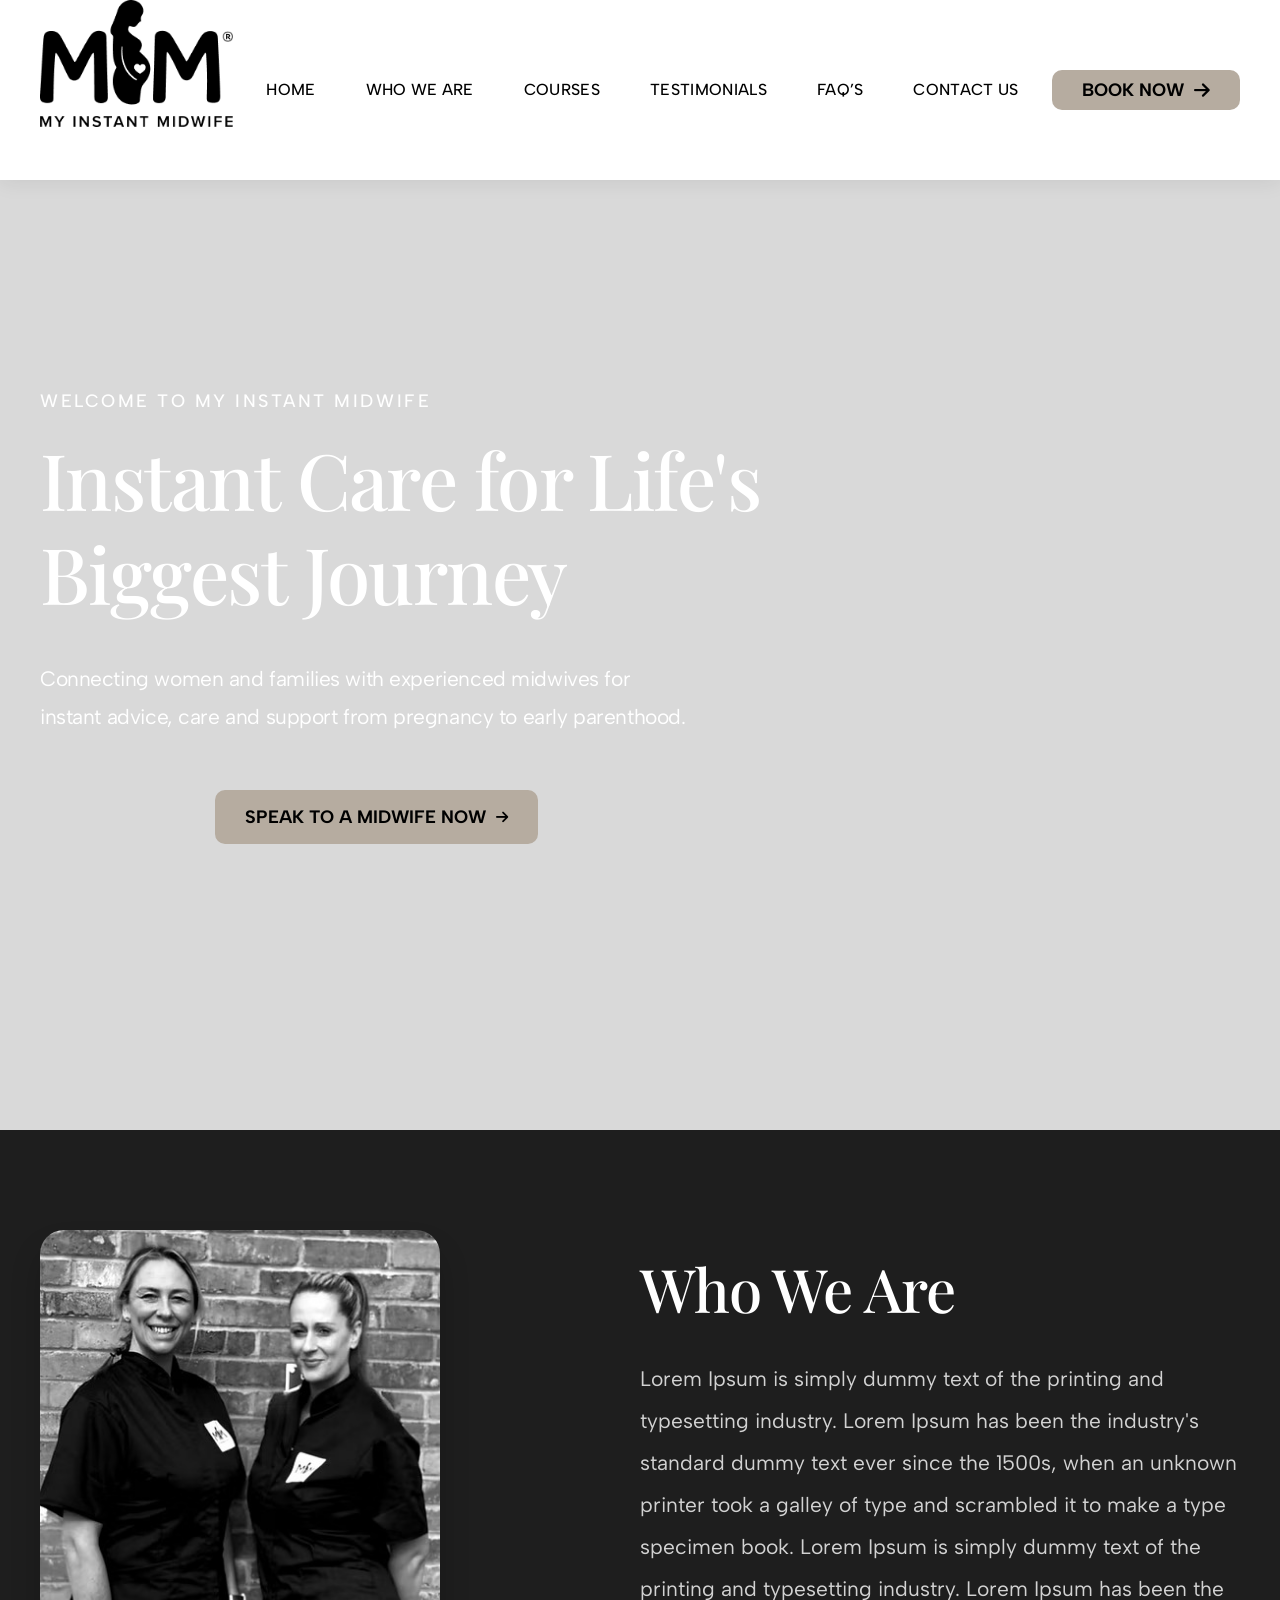
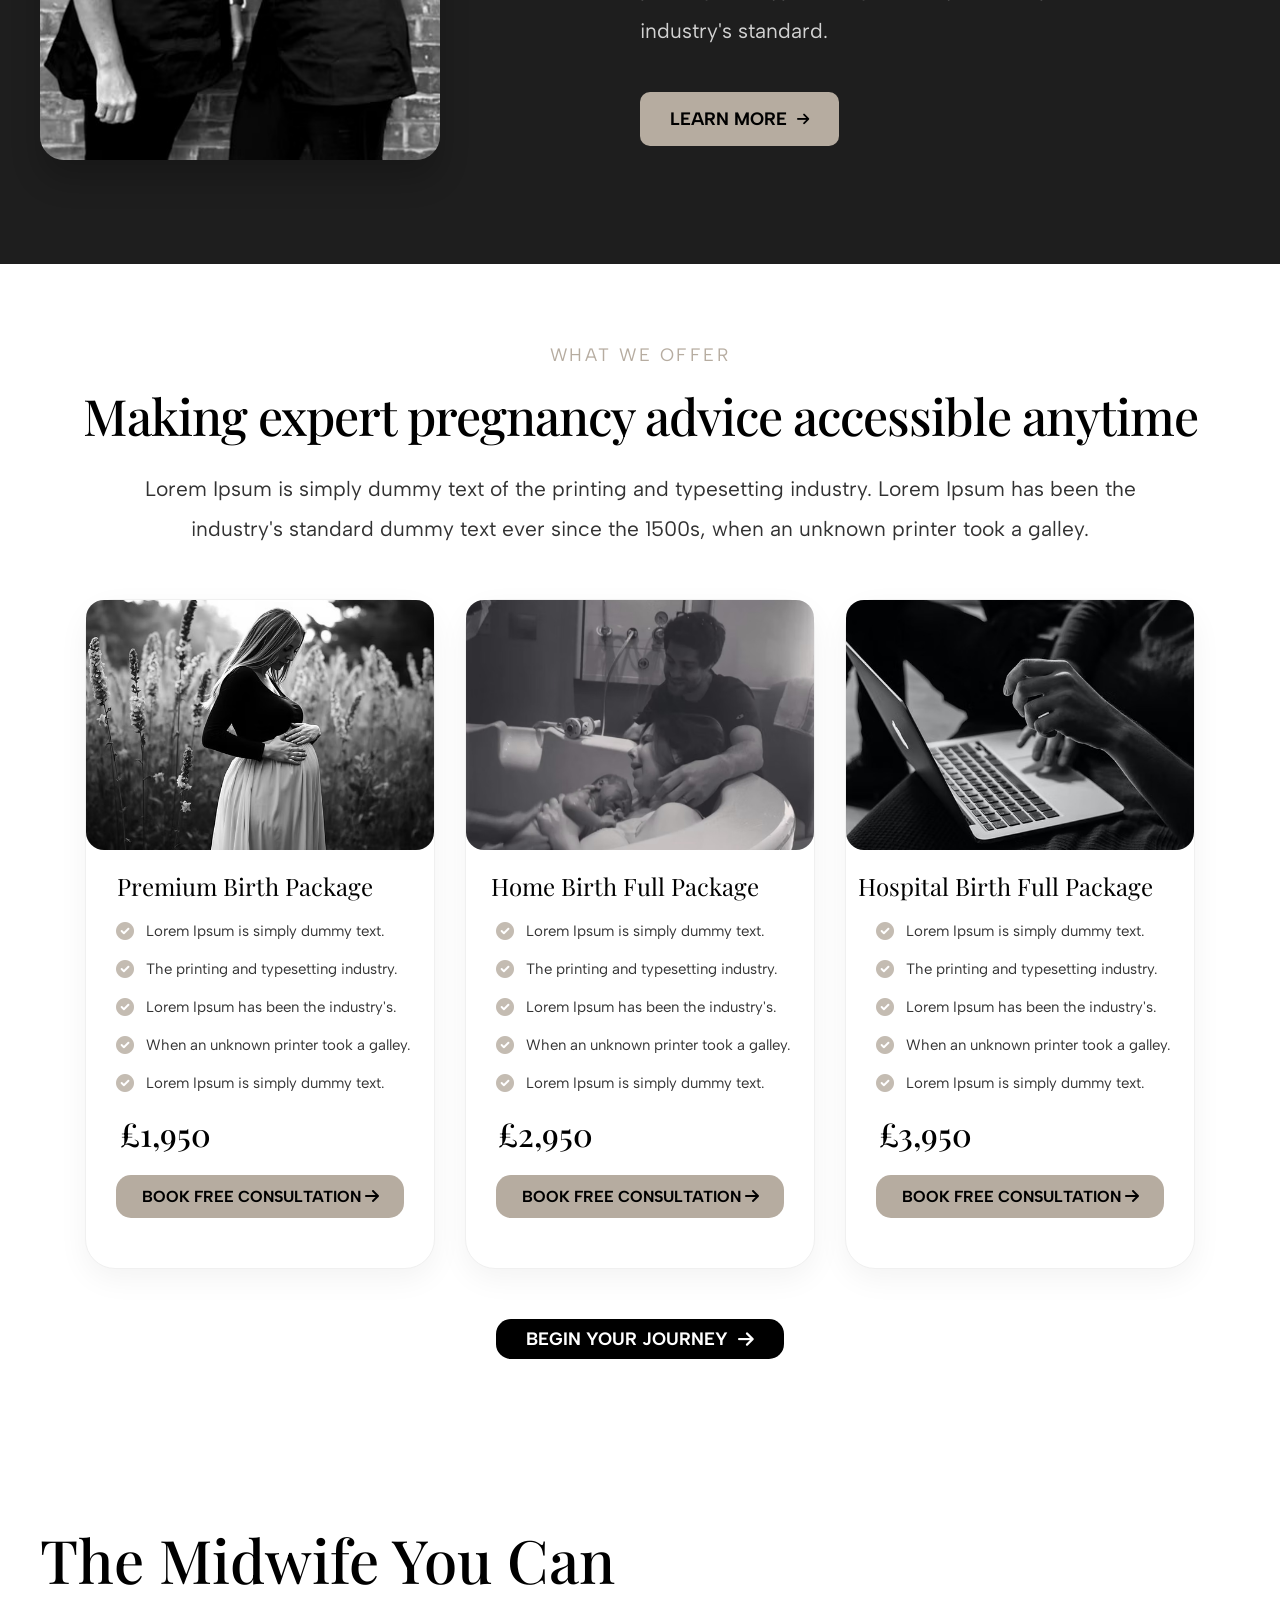
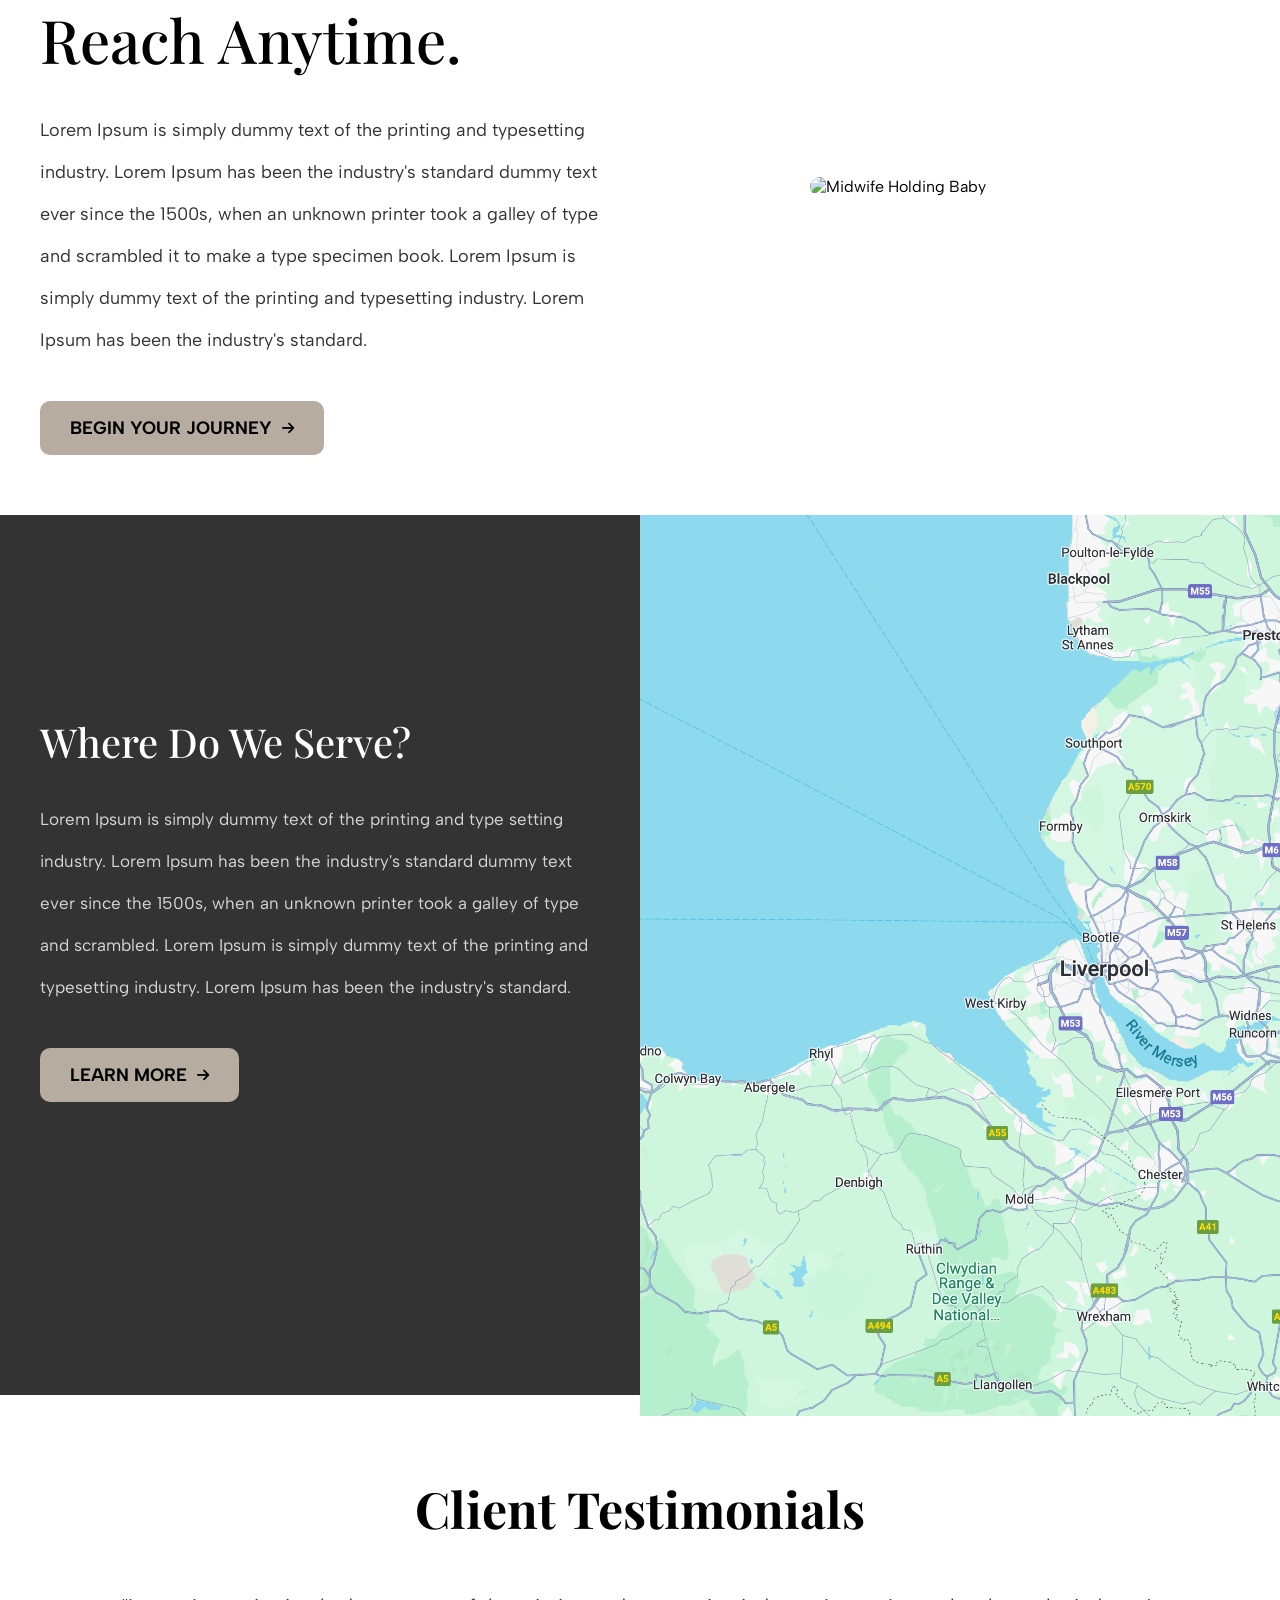
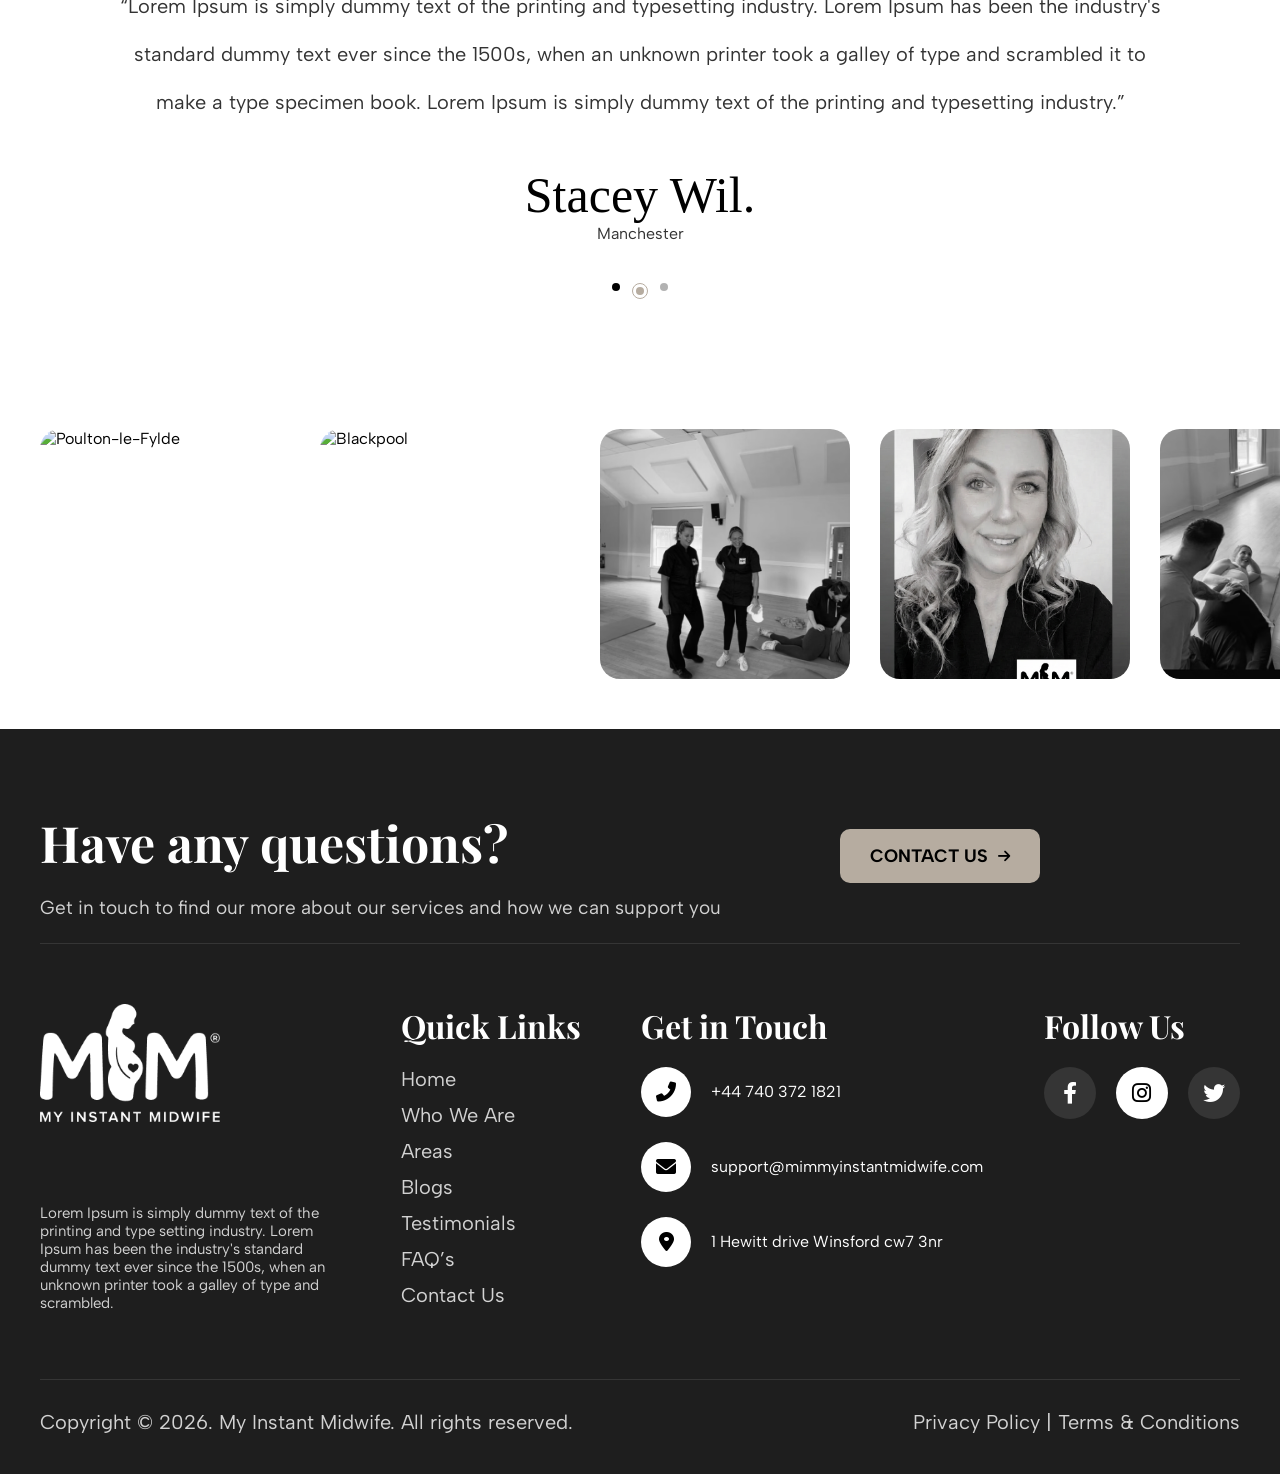
==== index.html @ 9162c274 "made home page" ====
<!DOCTYPE html>
<html lang="en">
<head>
    <meta charset="UTF-8">
    <meta name="viewport" content="width=device-width, initial-scale=1.0, user-scalable=no">
    <title>My Instant Midwife | Instant Care for Life's Biggest Journey</title>
    <!-- Google Fonts: Playfair Display & Albert Sans -->
    <link href="https://fonts.googleapis.com/css2?family=Playfair+Display:wght@400;500;600;700&family=Albert+Sans:wght@400;500;600;700&family=Rochester&display=swap" rel="stylesheet">
    <!-- Font Awesome 6 (free icons) -->
    <link rel="stylesheet" href="https://cdnjs.cloudflare.com/ajax/libs/font-awesome/6.0.0-beta3/css/all.min.css">
    <!-- External CSS -->
    <link rel="stylesheet" href="css/style.css">
</head>
<body>
<div class="homepage">
    <!-- Header Navigation -->
    <div class="navbar">
        <div class="logo">
            <img src="images/Group.png" alt="My Instant Midwife Logo">
        </div>
        <ul class="nav-links">
            <li><a href="#">Home</a></li>
            <li><a href="#">Who We Are</a></li>
            <li><a href="#">Courses</a></li>
            <li><a href="#">Testimonials</a></li>
            <li><a href="#">FAQ’s</a></li>
            <li><a href="#">Contact Us</a></li>

        </ul>
        <a href="#" class="book-now-btn">BOOK NOW <i class="fas fa-arrow-right"></i></a>
    </div>

    <!-- Hero -->
    <section class="hero">
        <div class="hero-img">
            <img src="images/bg image.png" alt="Hero Midwife">
        </div>
        <div class="hero-content">
            <div class="hero-welcome">WELCOME TO MY INSTANT MIDWIFE</div>
            <div class="hero-title">Instant Care for Life's Biggest Journey</div>
            <div class="hero-desc">Connecting women and families with experienced midwives for instant advice, care and support from pregnancy to early parenthood.</div>
        </div>
        <div class="subscription-btn">
            <a href="#" class="btn-beige">SPEAK TO A MIDWIFE NOW <i class="fas fa-arrow-right"></i></a>
        </div>
    </section>

    <!-- Who We Are Section -->
    <section class="who-we-are">
        <div class="who-left">
            <img src="images/whowe.png" alt="Midwife Support">
        </div>
        <div class="who-right">
            <h2>Who We Are</h2>
            <p>Lorem Ipsum is simply dummy text of the printing and typesetting industry. Lorem Ipsum has been the industry's standard dummy text ever since the 1500s, when an unknown printer took a galley of type and scrambled it to make a type specimen book. Lorem Ipsum is simply dummy text of the printing and typesetting industry. Lorem Ipsum has been the industry's standard.</p>
            <a href="#" class="btn-beige">LEARN MORE <i class="fas fa-arrow-right"></i></a>
        </div>
    </section>

    <!-- Packages / What We Offer -->
    <section class="packages">
        <div class="section-sub">WHAT WE OFFER</div>
        <h2>Making expert pregnancy advice accessible anytime</h2>
        <div class="packages-desc">Lorem Ipsum is simply dummy text of the printing and typesetting industry. Lorem Ipsum has been the industry's standard dummy text ever since the 1500s, when an unknown printer took a galley.</div>
        <div class="card-container">
            <!-- Card 1 -->
            <div class="package-card">
                <div class="card-img" style="background-image: url('images/offer1.png');"></div>
                <div class="card-title">Premium Birth Package</div>
                <div class="check-list">
                    <div class="check-item"><i class="fas fa-check-circle"></i> Lorem Ipsum is simply dummy text.</div>
                    <div class="check-item"><i class="fas fa-check-circle"></i> The printing and typesetting industry.</div>
                    <div class="check-item"><i class="fas fa-check-circle"></i> Lorem Ipsum has been the industry's.</div>
                    <div class="check-item"><i class="fas fa-check-circle"></i> When an unknown printer took a galley.</div>
                    <div class="check-item"><i class="fas fa-check-circle"></i> Lorem Ipsum is simply dummy text.</div>
                </div>
                <div class="price">£1,950</div>
                <a href="#" class="card-btn">BOOK FREE CONSULTATION <i class="fas fa-arrow-right"></i></a>
            </div>
            <!-- Card 2 -->
            <div class="package-card">
                <div class="card-img" style="background-image: url('images/offer2.png');"></div>
                <div class="card-title">Home Birth Full Package</div>
                <div class="check-list">
                    <div class="check-item"><i class="fas fa-check-circle"></i> Lorem Ipsum is simply dummy text.</div>
                    <div class="check-item"><i class="fas fa-check-circle"></i> The printing and typesetting industry.</div>
                    <div class="check-item"><i class="fas fa-check-circle"></i> Lorem Ipsum has been the industry's.</div>
                    <div class="check-item"><i class="fas fa-check-circle"></i> When an unknown printer took a galley.</div>
                    <div class="check-item"><i class="fas fa-check-circle"></i> Lorem Ipsum is simply dummy text.</div>
                </div>
                <div class="price">£2,950</div>
                <a href="#" class="card-btn">BOOK FREE CONSULTATION <i class="fas fa-arrow-right"></i></a>
            </div>
            <!-- Card 3 -->
            <div class="package-card">
                <div class="card-img" style="background-image: url('images/offer3.png');"></div>
                <div class="card-title">Hospital Birth Full Package</div>
                <div class="check-list">
                    <div class="check-item"><i class="fas fa-check-circle"></i> Lorem Ipsum is simply dummy text.</div>
                    <div class="check-item"><i class="fas fa-check-circle"></i> The printing and typesetting industry.</div>
                    <div class="check-item"><i class="fas fa-check-circle"></i> Lorem Ipsum has been the industry's.</div>
                    <div class="check-item"><i class="fas fa-check-circle"></i> When an unknown printer took a galley.</div>
                    <div class="check-item"><i class="fas fa-check-circle"></i> Lorem Ipsum is simply dummy text.</div>
                </div>
                <div class="price">£3,950</div>
                <a href="#" class="card-btn">BOOK FREE CONSULTATION <i class="fas fa-arrow-right"></i></a>
            </div>
        </div>
        <div class="begin-journey">
            <a href="#" class="btn-dark">BEGIN YOUR JOURNEY <i class="fas fa-arrow-right"></i></a>
        </div>
    </section>

    <!-- The Midwife You Can Reach Anytime -->
    <section class="midwife-section">
        <div class="midwife-text">
            <h2>The Midwife You Can Reach Anytime.</h2>
            <p>Lorem Ipsum is simply dummy text of the printing and typesetting industry. Lorem Ipsum has been the industry's standard dummy text ever since the 1500s, when an unknown printer took a galley of type and scrambled it to make a type specimen book. Lorem Ipsum is simply dummy text of the printing and typesetting industry. Lorem Ipsum has been the industry's standard.</p>
            <a href="#" class="btn-beige">BEGIN YOUR JOURNEY <i class="fas fa-arrow-right"></i></a>
        </div>
        <div class="midwife-img">
            <img src="images/journy.png" alt="Midwife Holding Baby">
        </div>
    </section>

    <!-- Where Do We Serve? -->
    <div class="serve-section">
    <div class="serve-left">
        <h2>Where Do We Serve?</h2>
        <p>Lorem Ipsum is simply dummy text of the printing and type setting industry. Lorem Ipsum has been the industry's standard dummy text ever since the 1500s, when an unknown printer took a galley of type and scrambled. Lorem Ipsum is simply dummy text of the printing and typesetting industry. Lorem Ipsum has been the industry's standard.</p>
        <a href="#" class="btn-beige">LEARN MORE <i class="fas fa-arrow-right"></i></a>
    </div>
    <div class="serve-right">
        <img src="images/map.png" alt="Service Areas Map">
    </div>
</div>

    <!-- Client Testimonials -->
    <section class="testimonials">
        <h2>Client Testimonials</h2>
        <div class="testimonial-text" id="testimonialText">“Lorem Ipsum is simply dummy text of the printing and typesetting industry. Lorem Ipsum has been the industry's standard dummy text ever since the 1500s, when an unknown printer took a galley of type and scrambled it to make a type specimen book. Lorem Ipsum is simply dummy text of the printing and typesetting industry.”</div>
        <div class="client-name">Stacey Wil.</div>
        <div class="client-location">Manchester</div>
        <div class="dots">
            <div class="dot"></div>
            <div class="dot active"></div>
            <div class="dot"></div>
        </div>
    </section>

    <!-- gallery images row -->
    <div class="gallery">
        <img src="images/testimonial1.png" alt="Poulton-le-Fylde">
        <img src="images/testimonial5.png" alt="Blackpool">
        <img src="images/testimonial2.png" alt="Burnley">
        <img src="images/testimonial3.png" alt="Preston">
        <img src="images/testimonial7.png" alt="Liverpool">
        <img src="images/testimonial6.png" alt="Preston">
        
    </div>

    <!-- Have any questions + footer -->
    <div class="contact-footer">
        <div class="contact-flex">
            <div class="contact-left">
                <h3>Have any questions?</h3>
                <p>Get in touch to find our more about our services and how we can support you</p>
                <div class="contact-btn">
                    <a href="#" class="btn-beige">CONTACT US <i class="fas fa-arrow-right"></i></a>
                </div>
            </div>
        </div>
        <div class="footer-columns">
            <div class="footer-logo-area">
                <div class="logo">
                    <img src="images/Group.png" alt="Logo" style="width: 180px;">
                </div>
                <p style="max-width: 400px; margin-top: 20px; opacity:0.8;">Lorem Ipsum is simply dummy text of the printing and type
setting industry. Lorem Ipsum has been the industry's standard
dummy text ever since the 1500s, when an unknown printer
took a galley of type and scrambled.</p>
            </div>
            <div class="quick-links">
                <h4>Quick Links</h4>
                <ul>
                    <li><a href="#">Home</a></li>
                    <li><a href="#">Who We Are</a></li>
                    <li><a href="#">Areas</a></li>
                    <li><a href="#">Blogs</a></li>
                    <li><a href="#">Testimonials</a></li>
                    <li><a href="#">FAQ’s</a></li>
                    <li><a href="#">Contact Us</a></li>
                </ul>
            </div>
            <div class="getintouch">
                <h4>Get in Touch</h4>
                <div class="contact-info">
                    <div class="contact-row"><div class="contact-icon"><i class="fas fa-phone-alt"></i></div><span>+44 740 372 1821</span></div>
                    <div class="contact-row"><div class="contact-icon"><i class="fas fa-envelope"></i></div><span>support@mimmyinstantmidwife.com</span></div>
                    <div class="contact-row"><div class="contact-icon"><i class="fas fa-map-marker-alt"></i></div><span>1 Hewitt drive Winsford cw7 3nr</span></div>
                </div>
            </div>
            <div class="follow">
                <h4>Follow Us</h4>
                <div class="social-icons">
                    <div class="social-circle"><i class="fab fa-facebook-f"></i></div>
                    <div class="social-circle" style="background: white; color:black;"><i class="fab fa-instagram"></i></div>
                    <div class="social-circle"><i class="fab fa-twitter"></i></div>
                </div>
            </div>
        </div>
        <div class="copyright">
            <span>Copyright © 2026. My Instant Midwife. All rights reserved.</span>
            <span>Privacy Policy | Terms & Conditions</span>
        </div>
    </div>
</div>

<!-- External JavaScript -->
<script src="js/script.js"></script>
</body>
</html>
---- css/style.css ----
* {
    margin: 0;
    padding: 0;
    box-sizing: border-box;
}

body {
    background: #FFFFFF;
    font-family: 'Albert Sans', sans-serif;
    overflow-x: hidden;
}

/* main container - full width */
.homepage {
    position: relative;
    width: 100%;
    max-width: 1920px;
    margin: 0 auto;
    background: #FFFFFF;
}

/* reusable button style (beige) */
.btn-beige {
    display: inline-flex;
    align-items: center;
    justify-content: center;
    gap: 10px;
    background: #B6ACA0;
    border-radius: 10px;
    padding: 9px 30px;
    font-family: 'Albert Sans', sans-serif;
    font-weight: 700;
    font-size: 18px;
    line-height: 36px;
    text-transform: uppercase;
    color: #000000;
    border: none;
    cursor: pointer;
    transition: all 0.3s ease;
    text-decoration: none;
}

.btn-beige i {
    font-size: 14px;
    transition: transform 0.2s;
}

.btn-beige:hover {
    background: #a09486;
    transform: translateY(-2px);
}

.btn-dark {
    background: #000000;
    color: #FFFFFF;
    display: inline-flex;
    align-items: center;
    justify-content: center;
    gap: 10px;
    border-radius: 15px;
    padding: 9px 30px;
    font-weight: 700;
    font-size: 18px;
    text-transform: uppercase;
    text-decoration: none;
    transition: 0.2s;
}

.btn-dark:hover {
    background: #2c2c2c;
    transform: translateY(-2px);
}

/* header nav */
.navbar {
   position: fixed;
    top: 0;
    left: 0;
    width: 100%;
    display: flex;
    align-items: center;
    justify-content: space-between;
    padding: 0 80px;
    z-index: 1000;
    background: #FFFFFF;
    box-shadow: 0 2px 20px rgba(0, 0, 0, 0.08);
    transition: all 0.3s ease;
}


.logo {
    width: 193px;
    height: 180px;
}

.logo img {
    width: 100%;
    height: auto;
    object-fit: contain;
}

.nav-links {
    display: flex;
    gap: 50px;
    list-style: none;
}

.nav-links li a {
    font-family: 'Albert Sans', sans-serif;
    font-weight: 500;
    font-size: 16px;
    line-height: 44px;
    text-transform: uppercase;
    color: #000000;
    text-decoration: none;
    letter-spacing: 0.02em;
}

.nav-links li a:hover {
    color: #B6ACA0;
}

.book-now-btn {
    background: #B6ACA0;
    border-radius: 10px;
    padding: 9px 30px;
    display: flex;
    align-items: center;
    gap: 10px;
    font-weight: 700;
    font-size: 18px;
    text-transform: uppercase;
    color: #000;
    text-decoration: none;
}

/* Hero Section */
.hero {
    position: relative;
    width: 100%;
    height: 980px;
    margin-top: 150px;
    overflow: hidden;
    padding-top: 100px; /* This creates space for the fixed navbar */
}

.hero-img {
    position: absolute;
    top: 0;
    left: 0;
    width: 100%;
    height: 100%;
}

.hero-img img {
    width: 100%;
    height: 100%;
    object-fit: cover;
}

.hero-img::after {
    content: '';
    position: absolute;
    top: 0;
    left: 0;
    width: 100%;
    height: 100%;
    background: linear-gradient(0deg, rgba(0,0,0,0.15), rgba(0,0,0,0.15));
}

.hero-content {
    position: absolute;
    left: 215px;
    top: 240px;
    z-index: 2;
}

.hero-welcome {
    font-size: 18px;
    letter-spacing: 0.14em;
    text-transform: uppercase;
    color: #FFFFFF;
    font-weight: 500;
    margin-bottom: 20px;
}

.hero-title {
    font-family: 'Playfair Display', serif;
    font-weight: 500;
    font-size: 78px;
    line-height: 94px;
    letter-spacing: -0.02em;
    color: #FFFFFF;
    max-width: 729px;
    margin-bottom: 40px;
}

.hero-desc {
    font-size: 21px;
    line-height: 38px;
    letter-spacing: -0.02em;
    color: #FFFFFF;
    max-width: 655px;
    margin-bottom: 30px;
}

.subscription-btn {
    position: absolute;
    left: 215px;
    top: 640px;
    z-index: 2;
}

/* who we are section */
.who-we-are {
    position: relative;
    background: #1E1E1E;
    padding: 100px 0 100px 0;
    display: flex;
    align-items: center;
    justify-content: space-between;
    flex-wrap: wrap;
}

.who-left {
    margin-left: 205px;
    max-width: 400px;
    flex: 1;
}

.who-left img {
    width: 100%;
    border-radius: 24px;
    box-shadow: 0 20px 30px rgba(0,0,0,0.2);
}

.who-right {
    margin-right: 240px;
    max-width: 600px;
    color: white;
    flex: 1;
}

.who-right h2 {
    font-family: 'Playfair Display', serif;
    font-size: 60px;
    font-weight: 500;
    letter-spacing: -0.02em;
    color: #FFFFFF;
    margin-bottom: 30px;
}

.who-right p {
    font-size: 21px;
    line-height: 42px;
    opacity: 0.8;
    margin-bottom: 40px;
}

/* packages */
.packages {
    background: #fff;
    padding: 80px 0 100px;
    text-align: center;
}

.section-sub {
    font-size: 18px;
    letter-spacing: 0.14em;
    text-transform: uppercase;
    color: #B6ACA0;
    margin-bottom: 16px;
}

.packages h2 {
    font-family: 'Playfair Display', serif;
    font-size: 50px;
    font-weight: 500;
    letter-spacing: -0.02em;
    margin-bottom: 20px;
}

.packages-desc {
    font-size: 21px;
    line-height: 40px;
    opacity: 0.8;
    max-width: 1044px;
    margin: 0 auto 50px auto;
}

.card-container {
    display: flex;
    justify-content: center;
    gap: 30px;
    flex-wrap: wrap;
    padding: 200 115px;
    
}

.package-card {
    background: #FFFFFF;
    border-radius: 30px;
    width: 350px;

    box-shadow: 0 10px 30px rgba(0,0,0,0.05);
    transition: 0.2s;
    padding-bottom: 30px;
    border: 1px solid #f0f0f0;
}

.card-img {
    width: 100%;
    height: 250px;
    background-size: cover;
    background-position: center;
    border-radius: 18px;
    margin-bottom: 20px;
}

.card-title {
    font-family: 'Playfair Display', serif;
    font-size: 24px;
    font-weight: 400;
    margin: 20px 30px 0 0;
}

.check-list {
    margin: 20px 0 20px 30px;
}

.check-item {
    display: flex;
    align-items: center;
    gap: 12px;
    margin-bottom: 20px;
    font-size: 15px;
    opacity: 0.8;
}

.check-item i {
    color: #B6ACA0;
    font-size: 18px;
}

.price {
    font-family: 'Playfair Display', serif;
    font-size: 32px;
    font-weight: 500;
    margin: 20px 190px 0px 0px;
}

.card-btn {
    background: #B6ACA0;
    width: calc(100% - 60px);
    margin: 20px 30px;
    border-radius: 15px;
    text-align: center;
    padding: 12px 0;
    font-weight: 700;
    text-transform: uppercase;
    color: black;
    text-decoration: none;
    display: block;
    transition: 0.2s;
}

.card-btn:hover {
    background: #a09486;
    transform: translateY(-2px);
}

.begin-journey {
    text-align: center;
    margin-top: 50px;
}

/* The Midwife Section */
.midwife-section {
    display: flex;
    align-items: center;
    justify-content: space-between;
    padding: 80px 210px;
    gap: 60px;
    background: #fff;
    flex-wrap: wrap;
}

.midwife-text {
    flex: 1;
    max-width: 590px;
}

.midwife-text h2 {
    font-family: 'Playfair Display', serif;
    font-size: 60px;
    line-height: 80px;
    font-weight: 500;
}

.midwife-text p {
    font-size: 18px;
    line-height: 42px;
    opacity: 0.8;
    margin: 30px 0 40px;
}

.midwife-img {
    flex: 1;
    max-width: 430px;
}

.midwife-img img {
    width: 100%;
    border-radius: 20px;
}

/* where do we serve double background */
.serve-section {
    position: relative;
    display: flex;
    height: 880px;
}

.serve-left {
    width: 50%;
    background: linear-gradient(0deg, rgba(0,0,0,0.8), rgba(0,0,0,0.8));
    background-size: cover;
    background-position: center;
    color: white;
    padding: 200px 50px 50px 200px;
}

.serve-right {
    width: 50%;
 
    background-size: cover;
    background-position: center;
}

.serve-left h2 {
    font-family: 'Playfair Display', serif;
    font-size: 40px;
    font-weight: 500;
    margin-bottom: 30px;
}

.serve-left p {
    font-size: 17px;
    line-height: 42px;
    opacity: 0.8;
    max-width: 690px;
    margin-bottom: 40px;
}

/* testimonials */
.testimonials {
    text-align: center;
    padding: 80px 215px;
}

.testimonials h2 {
    font-family: 'Playfair Display', serif;
    font-size: 50px;
    margin-bottom: 40px;
}

.testimonial-text {
    font-size: 20px;
    line-height: 48px;
    max-width: 1044px;
    margin: 0 auto;
    opacity: 0.8;
    transition: opacity 0.3s ease;
}
.client-name {
    font-family: 'Rochester', cursive;
    font-size: 50px;
    margin-top: 40px;
    transition: opacity 0.2s ease;
}

.client-location {
    font-size: 16px;
    opacity: 0.8;
    transition: opacity 0.2s ease;
}

.dots {
    display: flex;
    justify-content: center;
    gap: 12px;
    margin-top: 40px;
}

.dot {
    width: 8px;
    height: 8px;
    background: #000;
    opacity: 0.1;
    border-radius: 30px;
    cursor: pointer;
    transition: 0.2s;
}

.dot.active {
    width: 16px;
    height: 16px;
    background: transparent;
    border: 1px solid #B6ACA0;
    position: relative;
}

.dot.active::after {
    content: '';
    width: 8px;
    height: 8px;
    background: #B6ACA0;
    border-radius: 30px;
    position: absolute;
    top: 3px;
    left: 3px;
}

/* Gallery section */
/* Gallery section - Horizontal Scrollable */
.gallery {
       display: flex;
    gap: 30px;
    padding: 50px 215px;
    background: #fff;
    overflow-x: auto;
    scroll-behavior: smooth;
    -webkit-overflow-scrolling: touch;
    scrollbar-width: none; /* Firefox - hide scrollbar */
    -ms-overflow-style: none; /* IE/Edge - hide scrollbar */
    cursor: grab;
}
.gallery::-webkit-scrollbar {
    display: none;
    width: 0;
    height: 0;
}

.gallery:active {
    cursor: grabbing;
}





.gallery img {
   width: 280px;
    height: 280px;
    object-fit: cover;
    border-radius: 20px;
    transition: 0.3s;
    flex-shrink: 0;
}

.gallery img:hover {
    transform: scale(1.02);
    box-shadow: 0 10px 30px rgba(0,0,0,0.2);
}
/* Responsive gallery */
@media (max-width: 1400px) {
    .gallery {
        padding: 50px 40px;
    }
    .gallery img {
        width: 250px;
        height: 250px;
    }
}

@media (max-width: 1024px) {
    .gallery img {
        width: 220px;
        height: 220px;
    }
    .gallery {
        padding: 50px 40px;
    }
}

@media (max-width: 768px) {
    .gallery {
        padding: 50px 20px;
        gap: 20px;
    }
    .gallery img {
        width: 180px;
        height: 180px;
    }
}

/* contact & footer */
.contact-footer {
    background: #1E1E1E;
    color: white;
    padding: 80px 215px 40px;
    position: relative;
}

.contact-flex {
    display: flex;
    justify-content: space-between;
    flex-wrap: wrap;
    margin-bottom: 60px;
}

.contact-left h3 {
    font-family: 'Playfair Display', serif;
    font-size: 50px;
    margin-bottom: 20px;
}

.contact-left p {
    font-size: 19px;
    opacity: 0.8;
    max-width: 717px;
}

.contact-btn {
    margin-top: -90px;
    margin-left: 800px;
}

.footer-columns {
    display: flex;
    justify-content: space-between;
    flex-wrap: wrap;
    margin-top: 50px;
    border-top: 1px solid rgba(255,255,255,0.1);
    padding-top: 60px;
    gap: 40px;
}

.footer-logo-area {
    max-width: 300px;
}

.footer-logo-area .logo img {
    filter: brightness(0) invert(1);
}
.footer-logo-area p{
font-size: 15px;

}
.quick-links h4, .getintouch h4, .follow h4 {
    font-family: 'Playfair Display', serif;
    font-size: 32px;
    margin-bottom: 20px;
}

.quick-links ul {
    list-style: none;
}

.quick-links li {
    margin-bottom: 12px;
}

.quick-links a {
    color: rgba(255,255,255,0.8);
    text-decoration: none;
    font-size: 20px;
    transition: 0.2s;
}

.quick-links a:hover {
    color: #B6ACA0;
}

.contact-info {
    margin-top: 20px;
}

.contact-row {
    display: flex;
    align-items: center;
    gap: 20px;
    margin-bottom: 25px;
}

.contact-icon {
    background: white;
    width: 50px;
    height: 50px;
    border-radius: 27px;
    display: flex;
    align-items: center;
    justify-content: center;
    color: black;
    font-size: 20px;
}

.social-icons {
    display: flex;
    gap: 20px;
    margin-top: 20px;
}

.social-circle {
    width: 52px;
    height: 52px;
    background: rgba(255,255,255,0.1);
    border-radius: 50%;
    display: flex;
    align-items: center;
    justify-content: center;
    font-size: 22px;
    color: white;
    transition: 0.2s;
    cursor: pointer;
}

.social-circle:hover {
    background: #B6ACA0;
    color: black;
    transform: scale(1.05);
}

.copyright {
    display: flex;
    justify-content: space-between;
    border-top: 1px solid rgba(255,255,255,0.1);
    margin-top: 60px;
    padding-top: 30px;
    font-size: 20px;
    color: rgba(255,255,255,0.8);
    flex-wrap: wrap;
    gap: 20px;
}

/* Responsive */
@media (max-width: 1400px) {
    .navbar { padding: 0 40px; }
    .hero-content { left: 40px; }
    .who-left { margin-left: 40px; }
    .who-right { margin-right: 40px; }
    .card-container { padding: 0 40px; }
    .midwife-section { padding: 60px 40px; }
    .serve-left { padding-left: 40px; }
    .testimonials, .gallery, .contact-footer { padding-left: 40px; padding-right: 40px; }
}

@media (max-width: 1024px) {
    .navbar { 
        flex-wrap: wrap; 
        gap: 15px;
        position: relative;
        background: white;
        padding: 20px 40px;
    }
    .hero { margin-top: 0; height: 800px; }
    .hero-content { top: 150px; left: 40px; }
    .hero-title { font-size: 48px; line-height: 60px; }
    .subscription-btn { left: 40px; top: 600px; }
    .who-we-are { flex-direction: column; text-align: center; }
    .who-left { margin: 0 20px; }
    .who-right { margin: 40px 20px; text-align: center; }
    .midwife-section { flex-direction: column; text-align: center; }
    .serve-section { flex-direction: column; height: auto; }
    .serve-left, .serve-right { width: 100%; height: 500px; padding: 60px 40px; }
    .footer-columns { justify-content: center; text-align: center; }
    .contact-row { justify-content: center; }
}

@media (max-width: 768px) {
    .nav-links { display: none; }
    .navbar { justify-content: space-between; }
    .book-now-btn { padding: 8px 20px; font-size: 14px; }
    .hero-title { font-size: 36px; line-height: 48px; }
    .hero-desc { font-size: 18px; line-height: 28px; }
    .packages h2 { font-size: 32px; }
    .card-container { padding: 0 20px; }
    .package-card { width: 100%; max-width: 400px; }
    .gallery img { width: 280px; height: 280px; }
    .contact-left h3 { font-size: 36px; }
}
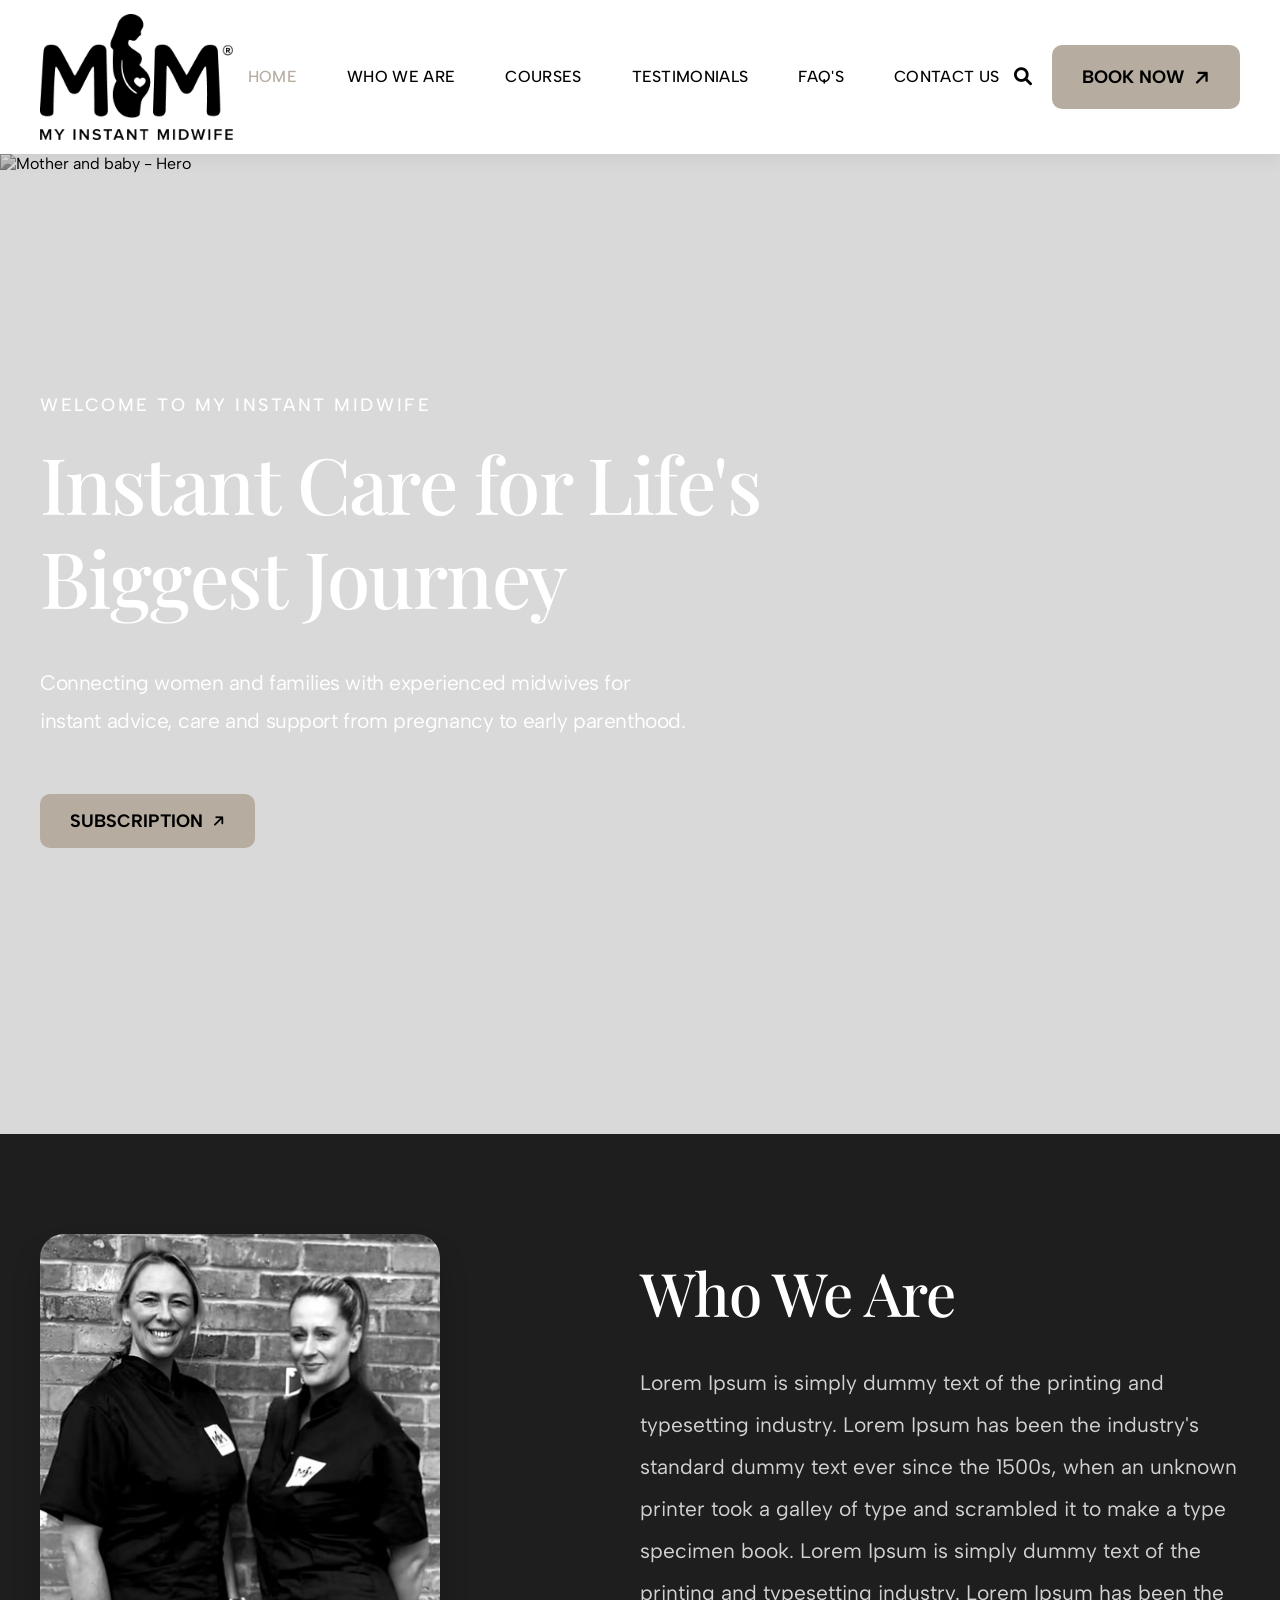
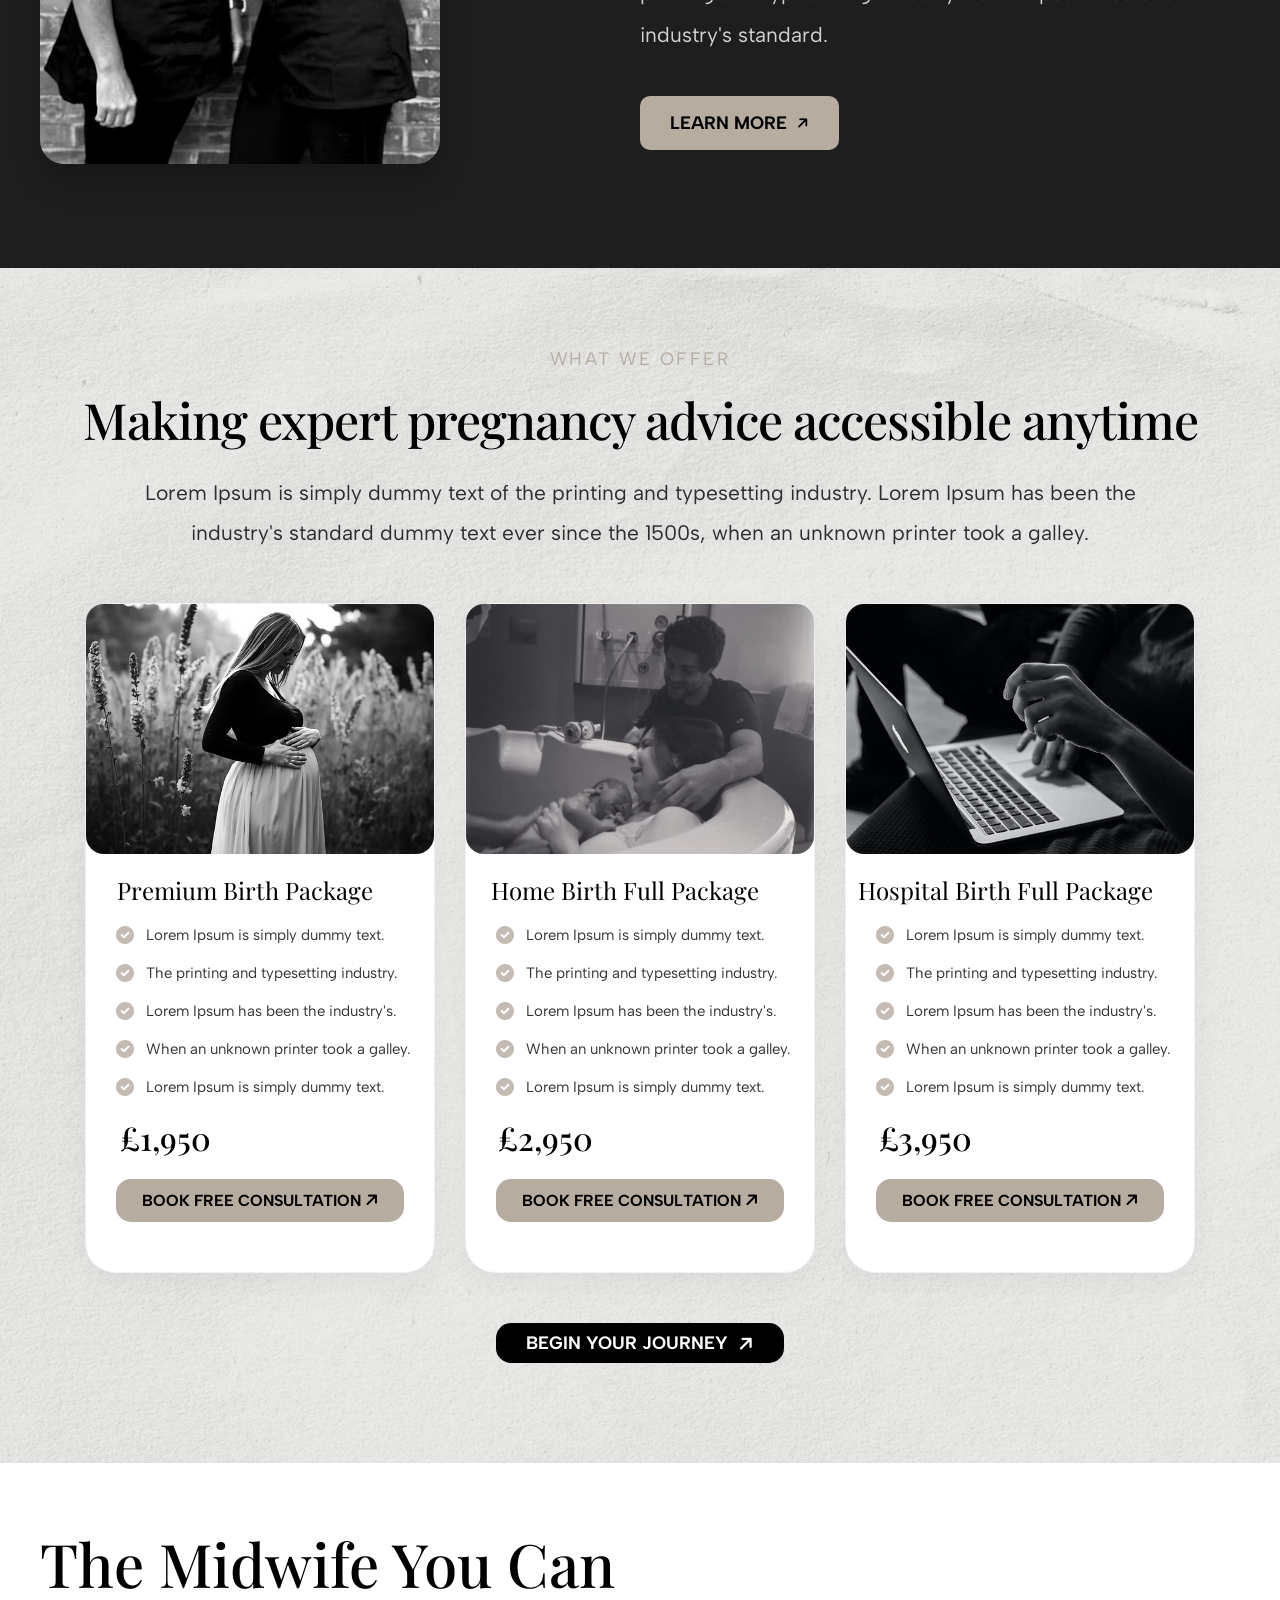
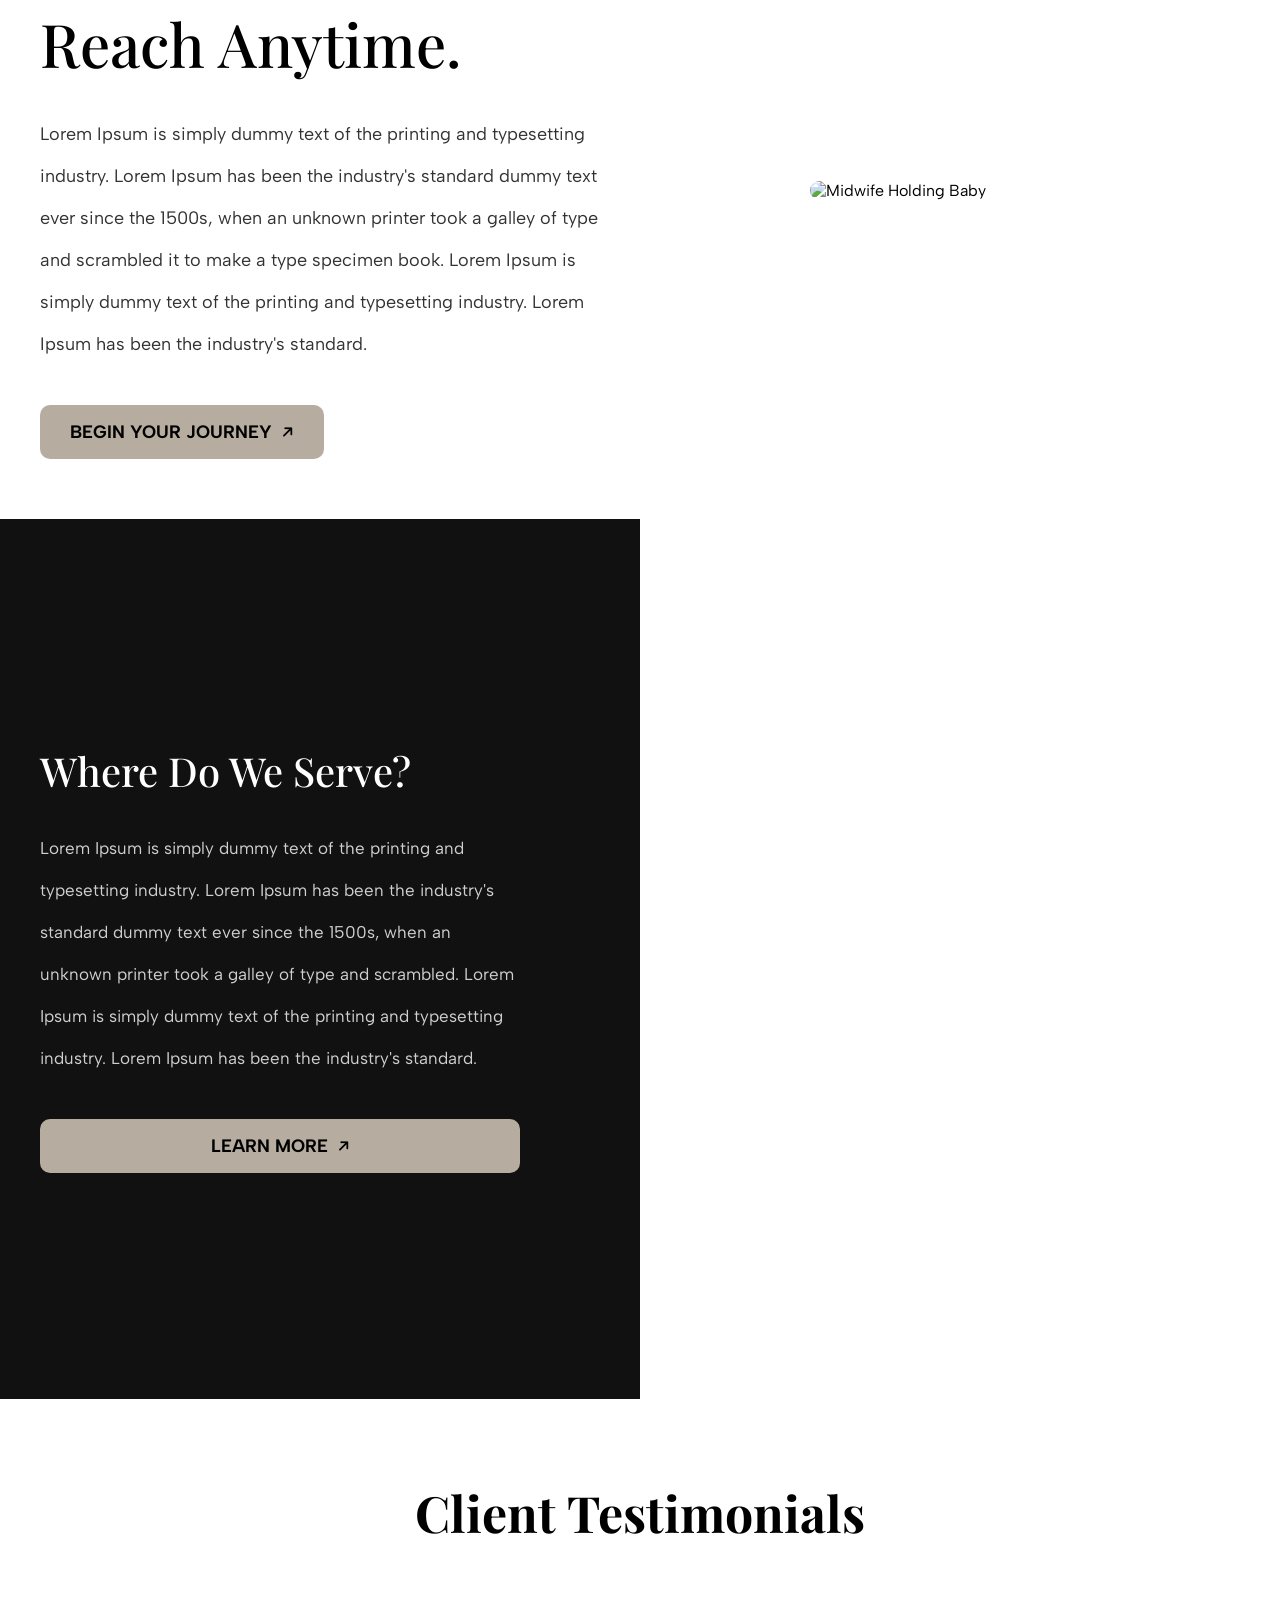
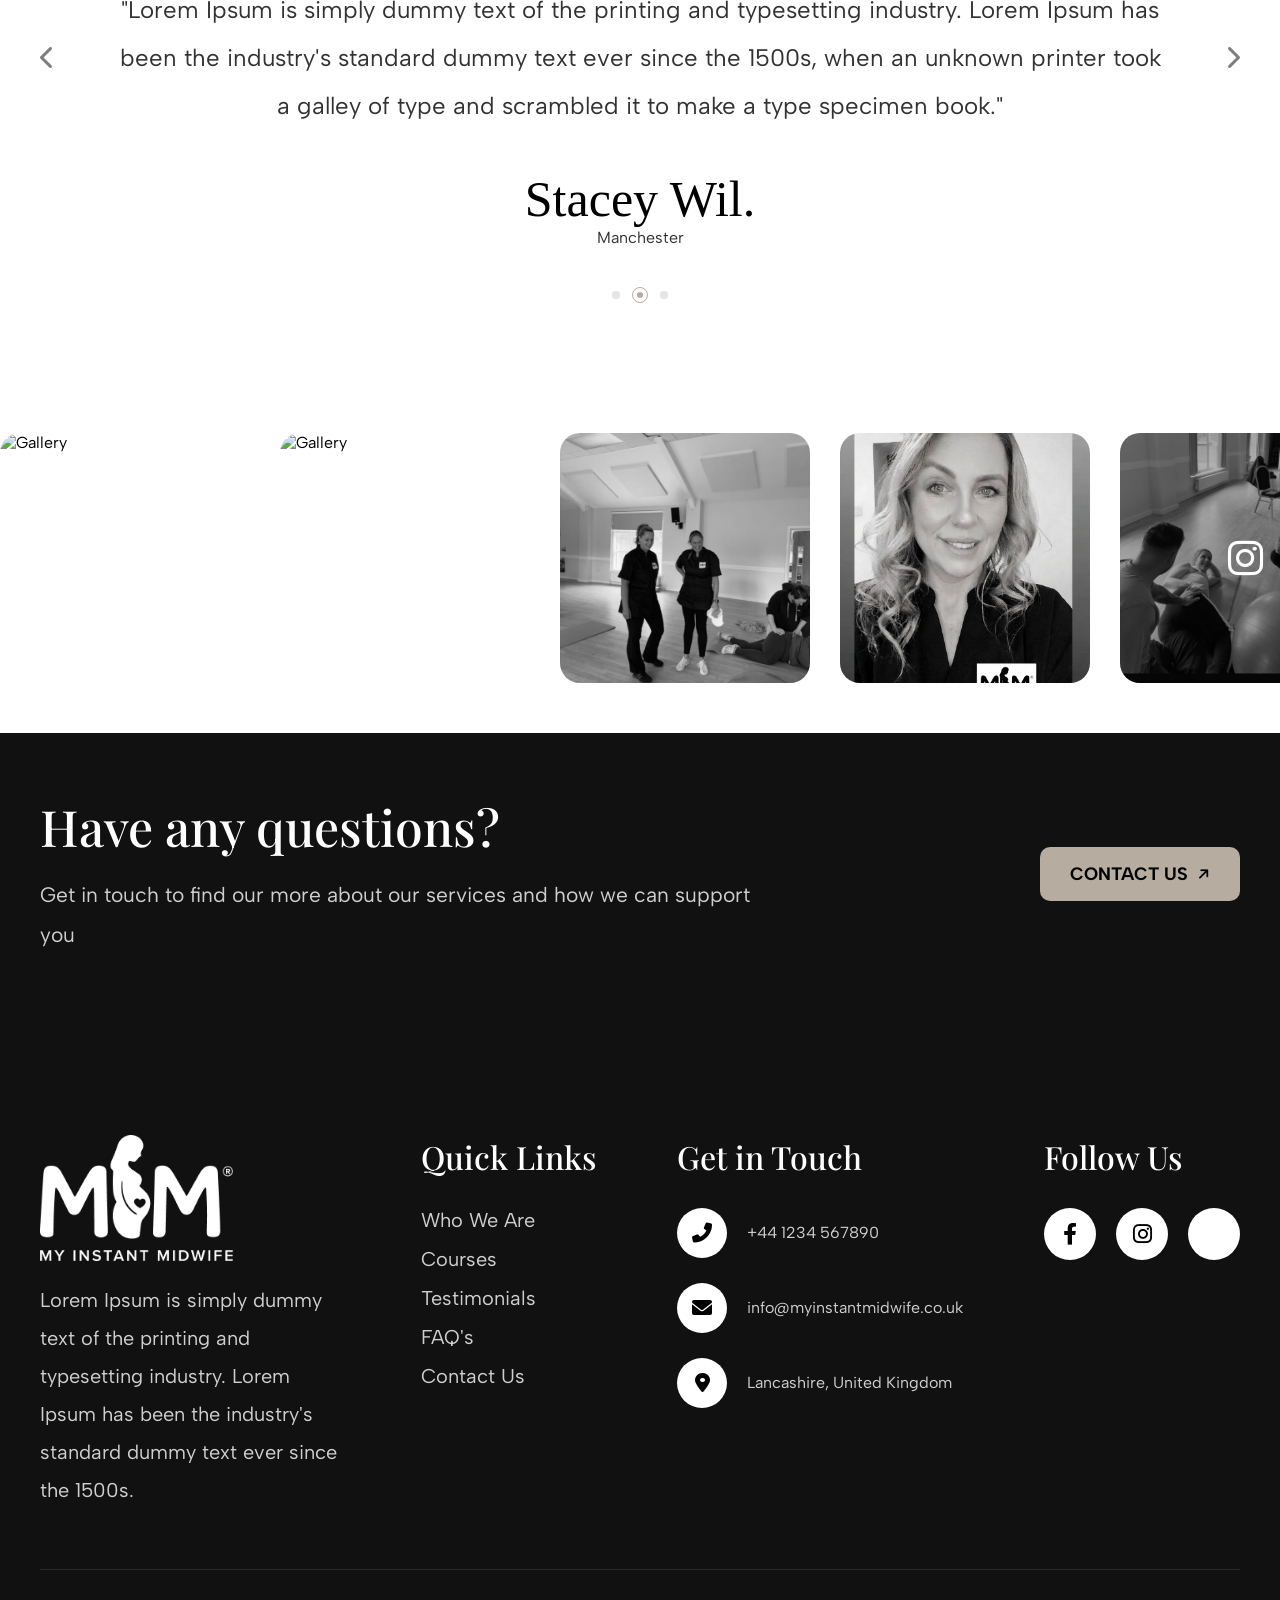
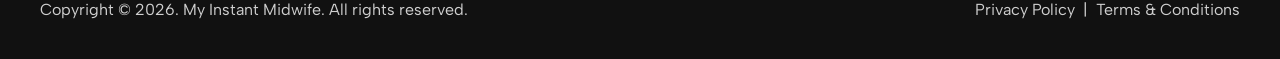
==== commit bbda0cdf: "Merge pull request #1 from leohmq12/main Inner Pages" ====
--- a/index.html
+++ b/index.html
@@ -1,222 +1,222 @@
 <!DOCTYPE html>
 <html lang="en">
+
 <head>
     <meta charset="UTF-8">
     <meta name="viewport" content="width=device-width, initial-scale=1.0, user-scalable=no">
     <title>My Instant Midwife | Instant Care for Life's Biggest Journey</title>
-    <!-- Google Fonts: Playfair Display & Albert Sans -->
-    <link href="https://fonts.googleapis.com/css2?family=Playfair+Display:wght@400;500;600;700&family=Albert+Sans:wght@400;500;600;700&family=Rochester&display=swap" rel="stylesheet">
+    <!-- Google Fonts: Playfair Display (headings), Albert Sans (body), Rochester (signatures) -->
+    <link
+        href="https://fonts.googleapis.com/css2?family=Playfair+Display:wght@400;500;600;700&family=Albert+Sans:wght@400;500;600;700&family=Rochester&display=swap"
+        rel="stylesheet">
     <!-- Font Awesome 6 (free icons) -->
     <link rel="stylesheet" href="https://cdnjs.cloudflare.com/ajax/libs/font-awesome/6.0.0-beta3/css/all.min.css">
-    <!-- External CSS -->
+    <!-- Site Stylesheet -->
     <link rel="stylesheet" href="css/style.css">
 </head>
+
 <body>
-<div class="homepage">
-    <!-- Header Navigation -->
-    <div class="navbar">
-        <div class="logo">
-            <img src="images/Group.png" alt="My Instant Midwife Logo">
+    <div class="homepage">
+
+        <!-- ====== Header Navigation (injected by components.js) ====== -->
+        <div id="header-placeholder"></div>
+
+        <!-- ====== Hero Section ======
+         Full-width background image with overlay text,
+         welcome tagline, main heading and CTA button. -->
+        <section class="hero">
+            <div class="hero-img">
+                <img src="images/bg image.png" alt="Mother and baby - Hero">
+            </div>
+            <div class="hero-content">
+                <div class="hero-welcome">WELCOME TO MY INSTANT MIDWIFE</div>
+                <div class="hero-title">Instant Care for Life's Biggest Journey</div>
+                <div class="hero-desc">Connecting women and families with experienced midwives for instant advice, care
+                    and support from pregnancy to early parenthood.</div>
+            </div>
+            <div class="subscription-btn">
+                <a href="pages/contact.html" class="btn-beige">SUBSCRIPTION <i
+                        class="fas fa-arrow-right diag-icon"></i></a>
+            </div>
+        </section>
+
+        <!-- ====== Who We Are Section ======
+         Dark background split layout: image left, text right.
+         Links to the full "About" page. -->
+        <section class="who-we-are">
+            <div class="who-left">
+                <img src="images/whowe.png" alt="Our Midwife Team">
+            </div>
+            <div class="who-right">
+                <h2>Who We Are</h2>
+                <p>Lorem Ipsum is simply dummy text of the printing and typesetting industry. Lorem Ipsum has been the
+                    industry's standard dummy text ever since the 1500s, when an unknown printer took a galley of type
+                    and scrambled it to make a type specimen book. Lorem Ipsum is simply dummy text of the printing and
+                    typesetting industry. Lorem Ipsum has been the industry's standard.</p>
+                <a href="pages/about.html" class="btn-beige">LEARN MORE <i class="fas fa-arrow-right diag-icon"></i></a>
+            </div>
+        </section>
+
+        <!-- ====== Packages / What We Offer Section ======
+         Three pricing cards showcasing birth packages
+         with feature checklists and booking CTAs. -->
+        <section class="packages">
+            <div class="section-sub">WHAT WE OFFER</div>
+            <h2>Making expert pregnancy advice accessible anytime</h2>
+            <div class="packages-desc">Lorem Ipsum is simply dummy text of the printing and typesetting industry. Lorem
+                Ipsum has been the industry's standard dummy text ever since the 1500s, when an unknown printer took a
+                galley.</div>
+            <div class="card-container">
+                <!-- Package Card 1 -->
+                <div class="package-card">
+                    <div class="card-img" style="background-image: url('images/offer1.png');"></div>
+                    <div class="card-title">Premium Birth Package</div>
+                    <div class="check-list">
+                        <div class="check-item"><i class="fas fa-check-circle"></i> Lorem Ipsum is simply dummy text.
+                        </div>
+                        <div class="check-item"><i class="fas fa-check-circle"></i> The printing and typesetting
+                            industry.</div>
+                        <div class="check-item"><i class="fas fa-check-circle"></i> Lorem Ipsum has been the industry's.
+                        </div>
+                        <div class="check-item"><i class="fas fa-check-circle"></i> When an unknown printer took a
+                            galley.</div>
+                        <div class="check-item"><i class="fas fa-check-circle"></i> Lorem Ipsum is simply dummy text.
+                        </div>
+                    </div>
+                    <div class="price">&pound;1,950</div>
+                    <a href="pages/contact.html" class="card-btn">BOOK FREE CONSULTATION <i
+                            class="fas fa-arrow-right diag-icon"></i></a>
+                </div>
+                <!-- Package Card 2 -->
+                <div class="package-card">
+                    <div class="card-img" style="background-image: url('images/offer2.png');"></div>
+                    <div class="card-title">Home Birth Full Package</div>
+                    <div class="check-list">
+                        <div class="check-item"><i class="fas fa-check-circle"></i> Lorem Ipsum is simply dummy text.
+                        </div>
+                        <div class="check-item"><i class="fas fa-check-circle"></i> The printing and typesetting
+                            industry.</div>
+                        <div class="check-item"><i class="fas fa-check-circle"></i> Lorem Ipsum has been the industry's.
+                        </div>
+                        <div class="check-item"><i class="fas fa-check-circle"></i> When an unknown printer took a
+                            galley.</div>
+                        <div class="check-item"><i class="fas fa-check-circle"></i> Lorem Ipsum is simply dummy text.
+                        </div>
+                    </div>
+                    <div class="price">&pound;2,950</div>
+                    <a href="pages/contact.html" class="card-btn">BOOK FREE CONSULTATION <i
+                            class="fas fa-arrow-right diag-icon"></i></a>
+                </div>
+                <!-- Package Card 3 -->
+                <div class="package-card">
+                    <div class="card-img" style="background-image: url('images/offer3.png');"></div>
+                    <div class="card-title">Hospital Birth Full Package</div>
+                    <div class="check-list">
+                        <div class="check-item"><i class="fas fa-check-circle"></i> Lorem Ipsum is simply dummy text.
+                        </div>
+                        <div class="check-item"><i class="fas fa-check-circle"></i> The printing and typesetting
+                            industry.</div>
+                        <div class="check-item"><i class="fas fa-check-circle"></i> Lorem Ipsum has been the industry's.
+                        </div>
+                        <div class="check-item"><i class="fas fa-check-circle"></i> When an unknown printer took a
+                            galley.</div>
+                        <div class="check-item"><i class="fas fa-check-circle"></i> Lorem Ipsum is simply dummy text.
+                        </div>
+                    </div>
+                    <div class="price">&pound;3,950</div>
+                    <a href="pages/contact.html" class="card-btn">BOOK FREE CONSULTATION <i
+                            class="fas fa-arrow-right diag-icon"></i></a>
+                </div>
+            </div>
+            <div class="begin-journey">
+                <a href="pages/courses.html" class="btn-dark">BEGIN YOUR JOURNEY <i
+                        class="fas fa-arrow-right diag-icon"></i></a>
+            </div>
+        </section>
+
+        <!-- ====== The Midwife You Can Reach Anytime ======
+         Split layout: text left, image right.
+         Emphasises 24/7 availability. -->
+        <section class="midwife-section">
+            <div class="midwife-text">
+                <h2>The Midwife You Can Reach Anytime.</h2>
+                <p>Lorem Ipsum is simply dummy text of the printing and typesetting industry. Lorem Ipsum has been the
+                    industry's standard dummy text ever since the 1500s, when an unknown printer took a galley of type
+                    and scrambled it to make a type specimen book. Lorem Ipsum is simply dummy text of the printing and
+                    typesetting industry. Lorem Ipsum has been the industry's standard.</p>
+                <a href="pages/courses.html" class="btn-beige">BEGIN YOUR JOURNEY <i
+                        class="fas fa-arrow-right diag-icon"></i></a>
+            </div>
+            <div class="midwife-img">
+                <img src="images/journy.png" alt="Midwife Holding Baby">
+            </div>
+        </section>
+
+        <!-- ====== Where Do We Serve? ======
+         Split 50/50 layout: dark text panel left, map image right. -->
+        <div class="serve-section">
+            <div class="serve-left">
+                <h2>Where Do We Serve?</h2>
+                <p>Lorem Ipsum is simply dummy text of the printing and typesetting industry. Lorem Ipsum has been the
+                    industry's standard dummy text ever since the 1500s, when an unknown printer took a galley of type
+                    and scrambled. Lorem Ipsum is simply dummy text of the printing and typesetting industry. Lorem
+                    Ipsum has been the industry's standard.</p>
+                <a href="pages/contact.html" class="btn-beige">LEARN MORE <i
+                        class="fas fa-arrow-right diag-icon"></i></a>
+            </div>
+            <div class="serve-right">
+                <iframe
+                    src="https://www.google.com/maps/embed?pb=!1m18!1m12!1m3!1d19861.602060491376!2d-0.16734979187864688!3d51.5187149124939!2m3!1f0!2f0!3f0!3m2!1i1024!2i768!4f13.1!3m3!1m2!1s0x48761b8f19f0cf03%3A0x843762e6c235cc64!2sMy%20Private%20Midwife!5e0!3m2!1sen!2s!4v1774437513638!5m2!1sen!2s"
+                    width="600" height="450" style="border:0;" allowfullscreen="" loading="lazy"
+                    referrerpolicy="no-referrer-when-downgrade"></iframe>
+            </div>
         </div>
-        <ul class="nav-links">
-            <li><a href="#">Home</a></li>
-            <li><a href="#">Who We Are</a></li>
-            <li><a href="#">Courses</a></li>
-            <li><a href="#">Testimonials</a></li>
-            <li><a href="#">FAQ’s</a></li>
-            <li><a href="#">Contact Us</a></li>
-
-        </ul>
-        <a href="#" class="book-now-btn">BOOK NOW <i class="fas fa-arrow-right"></i></a>
+
+        <!-- ====== Client Testimonials Slider ======
+         Rotating quotes with dot navigation.
+         Controlled by script.js testimonial slider. -->
+        <section class="testimonials">
+            <h2>Client Testimonials</h2>
+            <div class="testimonial-wrap">
+                <button class="nav-arrow left" aria-label="Previous"><i class="fas fa-chevron-left"></i></button>
+                <div class="testimonial-text" id="testimonialText">"Lorem Ipsum is simply dummy text of the printing and
+                    typesetting industry. Lorem Ipsum has been the industry's standard dummy text ever since the 1500s,
+                    when
+                    an unknown printer took a galley of type and scrambled it to make a type specimen book."</div>
+                <button class="nav-arrow right" aria-label="Next"><i class="fas fa-chevron-right"></i></button>
+            </div>
+            <div class="client-name">Stacey Wil.</div>
+            <div class="client-location">Manchester</div>
+            <div class="dots">
+                <div class="dot"></div>
+                <div class="dot active"></div>
+                <div class="dot"></div>
+            </div>
+        </section>
+
+        <!-- ====== Gallery Images Row ======
+         Horizontally scrollable image strip showing
+         family/birth photography. Drag or swipe to scroll. -->
+        <div class="gallery">
+            <div class="gallery-item"><img src="images/testimonial1.png" alt="Gallery"></div>
+            <div class="gallery-item"><img src="images/testimonial5.png" alt="Gallery"></div>
+            <div class="gallery-item"><img src="images/testimonial2.png" alt="Gallery"></div>
+            <div class="gallery-item"><img src="images/testimonial3.png" alt="Gallery"></div>
+            <div class="gallery-item show-overlay">
+                <img src="images/testimonial7.png" alt="Gallery">
+                <div class="ig-overlay"><i class="fab fa-instagram"></i></div>
+            </div>
+            <div class="gallery-item"><img src="images/testimonial6.png" alt="Gallery"></div>
+        </div>
+
+        <!-- ====== Footer (injected by components.js) ====== -->
+        <div id="footer-placeholder"></div>
+
     </div>
 
-    <!-- Hero -->
-    <section class="hero">
-        <div class="hero-img">
-            <img src="images/bg image.png" alt="Hero Midwife">
-        </div>
-        <div class="hero-content">
-            <div class="hero-welcome">WELCOME TO MY INSTANT MIDWIFE</div>
-            <div class="hero-title">Instant Care for Life's Biggest Journey</div>
-            <div class="hero-desc">Connecting women and families with experienced midwives for instant advice, care and support from pregnancy to early parenthood.</div>
-        </div>
-        <div class="subscription-btn">
-            <a href="#" class="btn-beige">SPEAK TO A MIDWIFE NOW <i class="fas fa-arrow-right"></i></a>
-        </div>
-    </section>
-
-    <!-- Who We Are Section -->
-    <section class="who-we-are">
-        <div class="who-left">
-            <img src="images/whowe.png" alt="Midwife Support">
-        </div>
-        <div class="who-right">
-            <h2>Who We Are</h2>
-            <p>Lorem Ipsum is simply dummy text of the printing and typesetting industry. Lorem Ipsum has been the industry's standard dummy text ever since the 1500s, when an unknown printer took a galley of type and scrambled it to make a type specimen book. Lorem Ipsum is simply dummy text of the printing and typesetting industry. Lorem Ipsum has been the industry's standard.</p>
-            <a href="#" class="btn-beige">LEARN MORE <i class="fas fa-arrow-right"></i></a>
-        </div>
-    </section>
-
-    <!-- Packages / What We Offer -->
-    <section class="packages">
-        <div class="section-sub">WHAT WE OFFER</div>
-        <h2>Making expert pregnancy advice accessible anytime</h2>
-        <div class="packages-desc">Lorem Ipsum is simply dummy text of the printing and typesetting industry. Lorem Ipsum has been the industry's standard dummy text ever since the 1500s, when an unknown printer took a galley.</div>
-        <div class="card-container">
-            <!-- Card 1 -->
-            <div class="package-card">
-                <div class="card-img" style="background-image: url('images/offer1.png');"></div>
-                <div class="card-title">Premium Birth Package</div>
-                <div class="check-list">
-                    <div class="check-item"><i class="fas fa-check-circle"></i> Lorem Ipsum is simply dummy text.</div>
-                    <div class="check-item"><i class="fas fa-check-circle"></i> The printing and typesetting industry.</div>
-                    <div class="check-item"><i class="fas fa-check-circle"></i> Lorem Ipsum has been the industry's.</div>
-                    <div class="check-item"><i class="fas fa-check-circle"></i> When an unknown printer took a galley.</div>
-                    <div class="check-item"><i class="fas fa-check-circle"></i> Lorem Ipsum is simply dummy text.</div>
-                </div>
-                <div class="price">£1,950</div>
-                <a href="#" class="card-btn">BOOK FREE CONSULTATION <i class="fas fa-arrow-right"></i></a>
-            </div>
-            <!-- Card 2 -->
-            <div class="package-card">
-                <div class="card-img" style="background-image: url('images/offer2.png');"></div>
-                <div class="card-title">Home Birth Full Package</div>
-                <div class="check-list">
-                    <div class="check-item"><i class="fas fa-check-circle"></i> Lorem Ipsum is simply dummy text.</div>
-                    <div class="check-item"><i class="fas fa-check-circle"></i> The printing and typesetting industry.</div>
-                    <div class="check-item"><i class="fas fa-check-circle"></i> Lorem Ipsum has been the industry's.</div>
-                    <div class="check-item"><i class="fas fa-check-circle"></i> When an unknown printer took a galley.</div>
-                    <div class="check-item"><i class="fas fa-check-circle"></i> Lorem Ipsum is simply dummy text.</div>
-                </div>
-                <div class="price">£2,950</div>
-                <a href="#" class="card-btn">BOOK FREE CONSULTATION <i class="fas fa-arrow-right"></i></a>
-            </div>
-            <!-- Card 3 -->
-            <div class="package-card">
-                <div class="card-img" style="background-image: url('images/offer3.png');"></div>
-                <div class="card-title">Hospital Birth Full Package</div>
-                <div class="check-list">
-                    <div class="check-item"><i class="fas fa-check-circle"></i> Lorem Ipsum is simply dummy text.</div>
-                    <div class="check-item"><i class="fas fa-check-circle"></i> The printing and typesetting industry.</div>
-                    <div class="check-item"><i class="fas fa-check-circle"></i> Lorem Ipsum has been the industry's.</div>
-                    <div class="check-item"><i class="fas fa-check-circle"></i> When an unknown printer took a galley.</div>
-                    <div class="check-item"><i class="fas fa-check-circle"></i> Lorem Ipsum is simply dummy text.</div>
-                </div>
-                <div class="price">£3,950</div>
-                <a href="#" class="card-btn">BOOK FREE CONSULTATION <i class="fas fa-arrow-right"></i></a>
-            </div>
-        </div>
-        <div class="begin-journey">
-            <a href="#" class="btn-dark">BEGIN YOUR JOURNEY <i class="fas fa-arrow-right"></i></a>
-        </div>
-    </section>
-
-    <!-- The Midwife You Can Reach Anytime -->
-    <section class="midwife-section">
-        <div class="midwife-text">
-            <h2>The Midwife You Can Reach Anytime.</h2>
-            <p>Lorem Ipsum is simply dummy text of the printing and typesetting industry. Lorem Ipsum has been the industry's standard dummy text ever since the 1500s, when an unknown printer took a galley of type and scrambled it to make a type specimen book. Lorem Ipsum is simply dummy text of the printing and typesetting industry. Lorem Ipsum has been the industry's standard.</p>
-            <a href="#" class="btn-beige">BEGIN YOUR JOURNEY <i class="fas fa-arrow-right"></i></a>
-        </div>
-        <div class="midwife-img">
-            <img src="images/journy.png" alt="Midwife Holding Baby">
-        </div>
-    </section>
-
-    <!-- Where Do We Serve? -->
-    <div class="serve-section">
-    <div class="serve-left">
-        <h2>Where Do We Serve?</h2>
-        <p>Lorem Ipsum is simply dummy text of the printing and type setting industry. Lorem Ipsum has been the industry's standard dummy text ever since the 1500s, when an unknown printer took a galley of type and scrambled. Lorem Ipsum is simply dummy text of the printing and typesetting industry. Lorem Ipsum has been the industry's standard.</p>
-        <a href="#" class="btn-beige">LEARN MORE <i class="fas fa-arrow-right"></i></a>
-    </div>
-    <div class="serve-right">
-        <img src="images/map.png" alt="Service Areas Map">
-    </div>
-</div>
-
-    <!-- Client Testimonials -->
-    <section class="testimonials">
-        <h2>Client Testimonials</h2>
-        <div class="testimonial-text" id="testimonialText">“Lorem Ipsum is simply dummy text of the printing and typesetting industry. Lorem Ipsum has been the industry's standard dummy text ever since the 1500s, when an unknown printer took a galley of type and scrambled it to make a type specimen book. Lorem Ipsum is simply dummy text of the printing and typesetting industry.”</div>
-        <div class="client-name">Stacey Wil.</div>
-        <div class="client-location">Manchester</div>
-        <div class="dots">
-            <div class="dot"></div>
-            <div class="dot active"></div>
-            <div class="dot"></div>
-        </div>
-    </section>
-
-    <!-- gallery images row -->
-    <div class="gallery">
-        <img src="images/testimonial1.png" alt="Poulton-le-Fylde">
-        <img src="images/testimonial5.png" alt="Blackpool">
-        <img src="images/testimonial2.png" alt="Burnley">
-        <img src="images/testimonial3.png" alt="Preston">
-        <img src="images/testimonial7.png" alt="Liverpool">
-        <img src="images/testimonial6.png" alt="Preston">
-        
-    </div>
-
-    <!-- Have any questions + footer -->
-    <div class="contact-footer">
-        <div class="contact-flex">
-            <div class="contact-left">
-                <h3>Have any questions?</h3>
-                <p>Get in touch to find our more about our services and how we can support you</p>
-                <div class="contact-btn">
-                    <a href="#" class="btn-beige">CONTACT US <i class="fas fa-arrow-right"></i></a>
-                </div>
-            </div>
-        </div>
-        <div class="footer-columns">
-            <div class="footer-logo-area">
-                <div class="logo">
-                    <img src="images/Group.png" alt="Logo" style="width: 180px;">
-                </div>
-                <p style="max-width: 400px; margin-top: 20px; opacity:0.8;">Lorem Ipsum is simply dummy text of the printing and type
-setting industry. Lorem Ipsum has been the industry's standard
-dummy text ever since the 1500s, when an unknown printer
-took a galley of type and scrambled.</p>
-            </div>
-            <div class="quick-links">
-                <h4>Quick Links</h4>
-                <ul>
-                    <li><a href="#">Home</a></li>
-                    <li><a href="#">Who We Are</a></li>
-                    <li><a href="#">Areas</a></li>
-                    <li><a href="#">Blogs</a></li>
-                    <li><a href="#">Testimonials</a></li>
-                    <li><a href="#">FAQ’s</a></li>
-                    <li><a href="#">Contact Us</a></li>
-                </ul>
-            </div>
-            <div class="getintouch">
-                <h4>Get in Touch</h4>
-                <div class="contact-info">
-                    <div class="contact-row"><div class="contact-icon"><i class="fas fa-phone-alt"></i></div><span>+44 740 372 1821</span></div>
-                    <div class="contact-row"><div class="contact-icon"><i class="fas fa-envelope"></i></div><span>support@mimmyinstantmidwife.com</span></div>
-                    <div class="contact-row"><div class="contact-icon"><i class="fas fa-map-marker-alt"></i></div><span>1 Hewitt drive Winsford cw7 3nr</span></div>
-                </div>
-            </div>
-            <div class="follow">
-                <h4>Follow Us</h4>
-                <div class="social-icons">
-                    <div class="social-circle"><i class="fab fa-facebook-f"></i></div>
-                    <div class="social-circle" style="background: white; color:black;"><i class="fab fa-instagram"></i></div>
-                    <div class="social-circle"><i class="fab fa-twitter"></i></div>
-                </div>
-            </div>
-        </div>
-        <div class="copyright">
-            <span>Copyright © 2026. My Instant Midwife. All rights reserved.</span>
-            <span>Privacy Policy | Terms & Conditions</span>
-        </div>
-    </div>
-</div>
-
-<!-- External JavaScript -->
-<script src="js/script.js"></script>
+    <!-- JavaScript: Components (header/footer) must load first, then main script -->
+    <script src="js/components.js"></script>
+    <script src="js/script.js"></script>
 </body>
+
 </html>
--- a/css/style.css
+++ b/css/style.css
@@ -1,3 +1,46 @@
+/* ============================================================
+   STYLE.CSS - My Instant Midwife
+   ============================================================
+   Table of Contents:
+   1.  Reset & Base Styles
+   2.  Reusable Buttons
+   3.  Header / Navbar
+   4.  Hero Section (Homepage)
+   5.  Who We Are Section
+   6.  Packages / What We Offer
+   7.  The Midwife Section
+   8.  Where Do We Serve
+   9.  Testimonials Slider
+   10. Gallery Strip
+   11. Questions CTA & Footer
+   12. Inner Pages - Hero Banner
+   13. About Page (Who We Are)
+   14. Courses Page
+   15. Testimonials Page
+   16. FAQ Page
+   17. Contact Page
+   18. Thank You Section
+   19. Get in Touch Section
+   20. Responsive Breakpoints
+   ============================================================ */
+
+
+/* ==========================================================
+   1. RESET & BASE STYLES
+   ========================================================== */
+
+:root {
+    --primary-color: #B6ACA0;
+    --primary-hover: #a09486;
+    --text-dark: #000000;
+    --text-light: #ffffff;
+    --bg-dark: #1E1E1E;
+
+    --font-heading: 'Playfair Display', serif;
+    --font-body: 'Albert Sans', sans-serif;
+    --font-script: 'Rochester', cursive;
+}
+
 * {
     margin: 0;
     padding: 0;
@@ -6,34 +49,41 @@
 
 body {
     background: #FFFFFF;
-    font-family: 'Albert Sans', sans-serif;
+    font-family: var(--font-body);
+    color: var(--text-dark);
     overflow-x: hidden;
 }
 
-/* main container - full width */
+/* Main container - centres content with max-width */
 .homepage {
     position: relative;
     width: 100%;
     max-width: 1920px;
     margin: 0 auto;
     background: #FFFFFF;
-}
-
-/* reusable button style (beige) */
+    padding-top: 154px;
+}
+
+
+/* ==========================================================
+   2. REUSABLE BUTTONS
+   ========================================================== */
+
+/* Beige CTA button (primary) */
 .btn-beige {
     display: inline-flex;
     align-items: center;
     justify-content: center;
     gap: 10px;
-    background: #B6ACA0;
+    background: var(--primary-color);
     border-radius: 10px;
     padding: 9px 30px;
-    font-family: 'Albert Sans', sans-serif;
+    font-family: var(--font-body);
     font-weight: 700;
     font-size: 18px;
     line-height: 36px;
     text-transform: uppercase;
-    color: #000000;
+    color: var(--text-dark);
     border: none;
     cursor: pointer;
     transition: all 0.3s ease;
@@ -50,6 +100,7 @@
     transform: translateY(-2px);
 }
 
+/* Dark CTA button (secondary) */
 .btn-dark {
     background: #000000;
     color: #FFFFFF;
@@ -71,12 +122,56 @@
     transform: translateY(-2px);
 }
 
-/* header nav */
+/* Outline button (used on inner page heroes) */
+.btn-outline {
+    display: inline-flex;
+    align-items: center;
+    justify-content: center;
+    gap: 10px;
+    background: transparent;
+    border: 2px solid #FFFFFF;
+    border-radius: 10px;
+    padding: 9px 30px;
+    font-family: 'Albert Sans', sans-serif;
+    font-weight: 700;
+    font-size: 16px;
+    line-height: 36px;
+    text-transform: uppercase;
+    color: #FFFFFF;
+    cursor: pointer;
+    transition: all 0.3s ease;
+    text-decoration: none;
+    margin-top: 30px;
+}
+
+.btn-outline i {
+    font-size: 14px;
+    transition: transform 0.2s;
+}
+
+.btn-outline:hover {
+    background: rgba(255, 255, 255, 0.15);
+    transform: translateY(-2px);
+}
+
+/* Diagonal up-right arrow for buttons */
+.diag-icon {
+    transform: rotate(-45deg);
+    display: inline-block;
+}
+
+
+/* ==========================================================
+   3. HEADER / NAVBAR
+   Fixed white bar with logo, nav links, and Book Now CTA.
+   ========================================================== */
+
 .navbar {
-   position: fixed;
+    position: fixed;
     top: 0;
     left: 0;
     width: 100%;
+    height: 154px;
     display: flex;
     align-items: center;
     justify-content: space-between;
@@ -87,10 +182,12 @@
     transition: all 0.3s ease;
 }
 
-
+/* Logo container */
 .logo {
     width: 193px;
-    height: 180px;
+    height: 154px;
+    display: flex;
+    align-items: center;
 }
 
 .logo img {
@@ -99,6 +196,7 @@
     object-fit: contain;
 }
 
+/* Desktop navigation links */
 .nav-links {
     display: flex;
     gap: 50px;
@@ -114,36 +212,68 @@
     color: #000000;
     text-decoration: none;
     letter-spacing: 0.02em;
-}
-
-.nav-links li a:hover {
+    transition: color 0.2s;
+}
+
+/* Hover & active state for nav links */
+.nav-links li a:hover,
+.nav-links li a.active {
     color: #B6ACA0;
 }
 
+/* Book Now button in header */
 .book-now-btn {
-    background: #B6ACA0;
+    background: var(--primary-color);
     border-radius: 10px;
     padding: 9px 30px;
-    display: flex;
-    align-items: center;
+    height: 64px;
+    display: flex;
+    align-items: center;
+    justify-content: center;
     gap: 10px;
+    font-family: var(--font-body);
     font-weight: 700;
     font-size: 18px;
     text-transform: uppercase;
-    color: #000;
+    color: var(--text-dark);
     text-decoration: none;
-}
-
-/* Hero Section */
+    transition: all 0.3s ease;
+}
+
+.book-now-btn:hover {
+    background: #a09486;
+    transform: translateY(-2px);
+}
+
+/* Mobile hamburger button - hidden on desktop */
+.mobile-menu-btn {
+    display: none;
+    background: #B6ACA0;
+    border: none;
+    width: 50px;
+    height: 50px;
+    border-radius: 10px;
+    font-size: 24px;
+    cursor: pointer;
+    align-items: center;
+    justify-content: center;
+}
+
+
+/* ==========================================================
+   4. HERO SECTION (Homepage)
+   Full-bleed background image with text overlay.
+   ========================================================== */
+
 .hero {
     position: relative;
     width: 100%;
     height: 980px;
-    margin-top: 150px;
+    margin-top: 0;
     overflow: hidden;
-    padding-top: 100px; /* This creates space for the fixed navbar */
-}
-
+}
+
+/* Background image (absolute fill) */
 .hero-img {
     position: absolute;
     top: 0;
@@ -156,8 +286,10 @@
     width: 100%;
     height: 100%;
     object-fit: cover;
-}
-
+    filter: grayscale(100%);
+}
+
+/* Dark overlay on hero image */
 .hero-img::after {
     content: '';
     position: absolute;
@@ -165,12 +297,13 @@
     left: 0;
     width: 100%;
     height: 100%;
-    background: linear-gradient(0deg, rgba(0,0,0,0.15), rgba(0,0,0,0.15));
-}
-
+    background: linear-gradient(0deg, rgba(0, 0, 0, 0.15), rgba(0, 0, 0, 0.15));
+}
+
+/* Hero text content - positioned absolutely */
 .hero-content {
     position: absolute;
-    left: 215px;
+    left: 120px;
     top: 240px;
     z-index: 2;
 }
@@ -204,18 +337,24 @@
     margin-bottom: 30px;
 }
 
+/* CTA button below hero text */
 .subscription-btn {
     position: absolute;
-    left: 215px;
+    left: 120px;
     top: 640px;
     z-index: 2;
 }
 
-/* who we are section */
+
+/* ==========================================================
+   5. WHO WE ARE SECTION
+   Dark background, image left + text right.
+   ========================================================== */
+
 .who-we-are {
     position: relative;
     background: #1E1E1E;
-    padding: 100px 0 100px 0;
+    padding: 100px 0;
     display: flex;
     align-items: center;
     justify-content: space-between;
@@ -231,7 +370,7 @@
 .who-left img {
     width: 100%;
     border-radius: 24px;
-    box-shadow: 0 20px 30px rgba(0,0,0,0.2);
+    box-shadow: 0 20px 30px rgba(0, 0, 0, 0.2);
 }
 
 .who-right {
@@ -257,13 +396,21 @@
     margin-bottom: 40px;
 }
 
-/* packages */
+
+/* ==========================================================
+   6. PACKAGES / WHAT WE OFFER
+   Centered section with three pricing cards.
+   ========================================================== */
+
 .packages {
-    background: #fff;
+    background: url('../images/bg.png') no-repeat center center;
+    background-size: cover;
     padding: 80px 0 100px;
     text-align: center;
-}
-
+    position: relative;
+}
+
+/* "WHAT WE OFFER" label above heading */
 .section-sub {
     font-size: 18px;
     letter-spacing: 0.14em;
@@ -288,26 +435,32 @@
     margin: 0 auto 50px auto;
 }
 
+/* Cards flex container */
 .card-container {
     display: flex;
     justify-content: center;
     gap: 30px;
     flex-wrap: wrap;
-    padding: 200 115px;
-    
-}
-
+    padding: 0 115px;
+}
+
+/* Individual package card */
 .package-card {
     background: #FFFFFF;
     border-radius: 30px;
     width: 350px;
-
-    box-shadow: 0 10px 30px rgba(0,0,0,0.05);
+    box-shadow: 0 10px 30px rgba(0, 0, 0, 0.05);
     transition: 0.2s;
     padding-bottom: 30px;
     border: 1px solid #f0f0f0;
 }
 
+.package-card:hover {
+    transform: translateY(-5px);
+    box-shadow: 0 15px 40px rgba(0, 0, 0, 0.1);
+}
+
+/* Card image area */
 .card-img {
     width: 100%;
     height: 250px;
@@ -324,6 +477,7 @@
     margin: 20px 30px 0 0;
 }
 
+/* Feature checklist */
 .check-list {
     margin: 20px 0 20px 30px;
 }
@@ -342,6 +496,7 @@
     font-size: 18px;
 }
 
+/* Price display */
 .price {
     font-family: 'Playfair Display', serif;
     font-size: 32px;
@@ -349,6 +504,7 @@
     margin: 20px 190px 0px 0px;
 }
 
+/* Card booking button */
 .card-btn {
     background: #B6ACA0;
     width: calc(100% - 60px);
@@ -369,12 +525,18 @@
     transform: translateY(-2px);
 }
 
+/* "Begin Your Journey" button below cards */
 .begin-journey {
     text-align: center;
     margin-top: 50px;
 }
 
-/* The Midwife Section */
+
+/* ==========================================================
+   7. THE MIDWIFE SECTION
+   Text left, image right - emphasises availability.
+   ========================================================== */
+
 .midwife-section {
     display: flex;
     align-items: center;
@@ -414,7 +576,12 @@
     border-radius: 20px;
 }
 
-/* where do we serve double background */
+
+/* ==========================================================
+   8. WHERE DO WE SERVE
+   50/50 split: dark text panel + map image.
+   ========================================================== */
+
 .serve-section {
     position: relative;
     display: flex;
@@ -423,18 +590,27 @@
 
 .serve-left {
     width: 50%;
-    background: linear-gradient(0deg, rgba(0,0,0,0.8), rgba(0,0,0,0.8));
+    background: #111111;
+    color: white;
+    padding: 120px;
+    display: flex;
+    flex-direction: column;
+    justify-content: center;
+}
+
+.serve-right {
+    width: 50%;
     background-size: cover;
     background-position: center;
-    color: white;
-    padding: 200px 50px 50px 200px;
-}
-
-.serve-right {
-    width: 50%;
- 
-    background-size: cover;
-    background-position: center;
+    overflow: hidden;
+}
+
+.serve-right img,
+.serve-right iframe {
+    width: 100%;
+    height: 100%;
+    object-fit: cover;
+    border: none;
 }
 
 .serve-left h2 {
@@ -452,10 +628,15 @@
     margin-bottom: 40px;
 }
 
-/* testimonials */
+
+/* ==========================================================
+   9. TESTIMONIALS SLIDER
+   Centred quote with client name, location, and dot nav.
+   ========================================================== */
+
 .testimonials {
     text-align: center;
-    padding: 80px 215px;
+    padding: 80px 120px;
 }
 
 .testimonials h2 {
@@ -464,14 +645,40 @@
     margin-bottom: 40px;
 }
 
+/* Wrapper for text + arrows */
+.testimonial-wrap {
+    display: flex;
+    align-items: center;
+    justify-content: space-between;
+    max-width: 1200px;
+    margin: 0 auto;
+    gap: 40px;
+}
+
+.nav-arrow {
+    background: transparent;
+    border: none;
+    font-size: 24px;
+    color: var(--text-dark);
+    cursor: pointer;
+    opacity: 0.5;
+    transition: 0.2s;
+}
+
+.nav-arrow:hover {
+    opacity: 1;
+}
+
 .testimonial-text {
-    font-size: 20px;
-    line-height: 48px;
+    font-size: 24px;
+    line-height: 2;
     max-width: 1044px;
     margin: 0 auto;
     opacity: 0.8;
     transition: opacity 0.3s ease;
 }
+
+/* Client signature (Rochester cursive font) */
 .client-name {
     font-family: 'Rochester', cursive;
     font-size: 50px;
@@ -485,9 +692,11 @@
     transition: opacity 0.2s ease;
 }
 
+/* Dot pagination */
 .dots {
     display: flex;
     justify-content: center;
+    align-items: center;
     gap: 12px;
     margin-top: 40px;
 }
@@ -497,181 +706,233 @@
     height: 8px;
     background: #000;
     opacity: 0.1;
-    border-radius: 30px;
+    border-radius: 50%;
     cursor: pointer;
     transition: 0.2s;
 }
 
+/* Active dot: ring with inner circle */
 .dot.active {
     width: 16px;
     height: 16px;
     background: transparent;
     border: 1px solid #B6ACA0;
     position: relative;
+    opacity: 1;
+    display: flex;
+    align-items: center;
+    justify-content: center;
 }
 
 .dot.active::after {
     content: '';
-    width: 8px;
-    height: 8px;
+    width: 6px;
+    height: 6px;
     background: #B6ACA0;
-    border-radius: 30px;
+    border-radius: 50%;
+}
+
+
+/* ==========================================================
+   10. GALLERY STRIP
+   Auto-scrolling infinite marquee loop.
+   ========================================================== */
+
+.gallery {
+    padding: 50px 0;
+    background: #fff;
+    overflow: hidden;
+    position: relative;
+    width: 100%;
+}
+
+.gallery-track {
+    display: flex;
+    gap: 30px;
+    width: max-content;
+    animation: scroll-gallery 30s linear infinite;
+}
+
+.gallery-track:hover {
+    animation-play-state: paused;
+}
+
+@keyframes scroll-gallery {
+    0% {
+        transform: translateX(0);
+    }
+
+    100% {
+        transform: translateX(calc(-50% - 15px));
+    }
+}
+
+.gallery-item {
+    position: relative;
+    width: 280px;
+    height: 280px;
+    flex-shrink: 0;
+    border-radius: 20px;
+    overflow: hidden;
+}
+
+.gallery-item img {
+    width: 100%;
+    height: 100%;
+    object-fit: cover;
+    transition: 0.3s;
+}
+
+.gallery-item:hover img {
+    transform: scale(1.02);
+    box-shadow: 0 10px 30px rgba(0, 0, 0, 0.2);
+}
+
+.ig-overlay {
     position: absolute;
-    top: 3px;
-    left: 3px;
-}
-
-/* Gallery section */
-/* Gallery section - Horizontal Scrollable */
-.gallery {
-       display: flex;
-    gap: 30px;
-    padding: 50px 215px;
-    background: #fff;
-    overflow-x: auto;
-    scroll-behavior: smooth;
-    -webkit-overflow-scrolling: touch;
-    scrollbar-width: none; /* Firefox - hide scrollbar */
-    -ms-overflow-style: none; /* IE/Edge - hide scrollbar */
-    cursor: grab;
-}
-.gallery::-webkit-scrollbar {
-    display: none;
-    width: 0;
-    height: 0;
-}
-
-.gallery:active {
-    cursor: grabbing;
-}
-
-
-
-
-
-.gallery img {
-   width: 280px;
-    height: 280px;
-    object-fit: cover;
-    border-radius: 20px;
+    top: 0;
+    left: 0;
+    right: 0;
+    bottom: 0;
+    background: rgba(0, 0, 0, 0.3);
+    display: flex;
+    align-items: center;
+    justify-content: center;
+    font-size: 40px;
+    color: white;
+    opacity: 0;
     transition: 0.3s;
-    flex-shrink: 0;
-}
-
-.gallery img:hover {
-    transform: scale(1.02);
-    box-shadow: 0 10px 30px rgba(0,0,0,0.2);
-}
-/* Responsive gallery */
-@media (max-width: 1400px) {
-    .gallery {
-        padding: 50px 40px;
-    }
-    .gallery img {
-        width: 250px;
-        height: 250px;
-    }
-}
-
-@media (max-width: 1024px) {
-    .gallery img {
-        width: 220px;
-        height: 220px;
-    }
-    .gallery {
-        padding: 50px 40px;
-    }
-}
-
-@media (max-width: 768px) {
-    .gallery {
-        padding: 50px 20px;
-        gap: 20px;
-    }
-    .gallery img {
-        width: 180px;
-        height: 180px;
-    }
-}
-
-/* contact & footer */
-.contact-footer {
-    background: #1E1E1E;
-    color: white;
-    padding: 80px 215px 40px;
-    position: relative;
-}
-
-.contact-flex {
-    display: flex;
+}
+
+.gallery-item:hover .ig-overlay,
+.gallery-item.show-overlay .ig-overlay {
+    opacity: 1;
+}
+
+
+/* ==========================================================
+   11. QUESTIONS CTA & FOOTER
+   "Have any questions?" strip, footer gallery, main footer.
+   ========================================================== */
+
+/* --- "Have any questions?" CTA strip --- */
+.questions-cta {
+    background: #111111;
+    padding: 60px 120px;
+}
+
+.questions-content {
+    display: flex;
+    align-items: center;
     justify-content: space-between;
     flex-wrap: wrap;
-    margin-bottom: 60px;
-}
-
-.contact-left h3 {
-    font-family: 'Playfair Display', serif;
+    gap: 30px;
+}
+
+.questions-text h3 {
+    font-family: var(--font-heading);
     font-size: 50px;
-    margin-bottom: 20px;
-}
-
-.contact-left p {
-    font-size: 19px;
-    opacity: 0.8;
+    font-weight: 500;
+    color: var(--text-light);
+    margin-bottom: 15px;
+}
+
+.questions-text p {
+    font-family: var(--font-body);
+    font-size: 21px;
+    line-height: 1.9;
+    color: rgba(255, 255, 255, 0.8);
     max-width: 717px;
 }
 
-.contact-btn {
-    margin-top: -90px;
-    margin-left: 800px;
-}
-
+/* --- Footer Gallery Strip --- */
+.footer-gallery {
+    display: flex;
+    width: 100%;
+}
+
+.footer-gallery img {
+    flex: 1;
+    height: 220px;
+    object-fit: cover;
+    transition: 0.3s;
+}
+
+.footer-gallery img:hover {
+    opacity: 0.85;
+}
+
+/* --- Main Footer --- */
+.contact-footer {
+    background: #111111;
+    color: white;
+    padding: 60px 120px 40px;
+    position: relative;
+}
+
+/* Footer columns layout */
 .footer-columns {
     display: flex;
     justify-content: space-between;
     flex-wrap: wrap;
-    margin-top: 50px;
-    border-top: 1px solid rgba(255,255,255,0.1);
     padding-top: 60px;
     gap: 40px;
 }
 
+/* Footer logo + description */
 .footer-logo-area {
     max-width: 300px;
 }
 
+.footer-logo-area .logo {
+    height: auto;
+}
+
 .footer-logo-area .logo img {
     filter: brightness(0) invert(1);
 }
-.footer-logo-area p{
-font-size: 15px;
-
-}
-.quick-links h4, .getintouch h4, .follow h4 {
-    font-family: 'Playfair Display', serif;
+
+.footer-logo-area p {
+    font-size: 15px;
+    font-family: var(--font-body);
+    font-size: 20px;
+    line-height: 1.9;
+    color: rgba(255, 255, 255, 0.8);
+    margin-top: 20px;
+}
+
+/* Quick Links column */
+.quick-links h4,
+.getintouch h4,
+.follow h4 {
+    font-family: var(--font-heading);
     font-size: 32px;
-    margin-bottom: 20px;
+    font-weight: 500;
+    color: var(--text-light);
+    margin-bottom: 30px;
 }
 
 .quick-links ul {
     list-style: none;
 }
 
-.quick-links li {
-    margin-bottom: 12px;
-}
-
-.quick-links a {
-    color: rgba(255,255,255,0.8);
+.quick-links ul li {
+    margin-bottom: 15px;
+}
+
+.quick-links ul li a {
+    font-family: var(--font-body);
+    font-size: 20px;
+    color: rgba(255, 255, 255, 0.8);
     text-decoration: none;
-    font-size: 20px;
-    transition: 0.2s;
+    transition: 0.3s;
 }
 
 .quick-links a:hover {
     color: #B6ACA0;
 }
 
+/* Get in Touch column */
 .contact-info {
     margin-top: 20px;
 }
@@ -681,6 +942,11 @@
     align-items: center;
     gap: 20px;
     margin-bottom: 25px;
+}
+
+.contact-row span {
+    font-size: 16px;
+    opacity: 0.8;
 }
 
 .contact-icon {
@@ -693,8 +959,10 @@
     justify-content: center;
     color: black;
     font-size: 20px;
-}
-
+    flex-shrink: 0;
+}
+
+/* Social icons */
 .social-icons {
     display: flex;
     gap: 20px;
@@ -704,78 +972,979 @@
 .social-circle {
     width: 52px;
     height: 52px;
-    background: rgba(255,255,255,0.1);
+    background: #FFFFFF;
     border-radius: 50%;
     display: flex;
     align-items: center;
     justify-content: center;
     font-size: 22px;
-    color: white;
+    color: #000000;
     transition: 0.2s;
     cursor: pointer;
+    text-decoration: none;
 }
 
 .social-circle:hover {
-    background: #B6ACA0;
-    color: black;
+    background: var(--primary-color);
+    color: white;
     transform: scale(1.05);
 }
 
+/* Copyright bar */
 .copyright {
     display: flex;
     justify-content: space-between;
-    border-top: 1px solid rgba(255,255,255,0.1);
+    border-top: 1px solid rgba(255, 255, 255, 0.1);
     margin-top: 60px;
     padding-top: 30px;
-    font-size: 20px;
-    color: rgba(255,255,255,0.8);
+    font-size: 16px;
+    color: rgba(255, 255, 255, 0.8);
     flex-wrap: wrap;
     gap: 20px;
 }
 
-/* Responsive */
+.copyright-links a {
+    color: rgba(255, 255, 255, 0.8);
+    text-decoration: none;
+    transition: 0.2s;
+}
+
+.copyright-links a:hover {
+    color: #B6ACA0;
+}
+
+
+/* ==========================================================
+   12. INNER PAGES - HERO BANNER
+   Shared hero layout for all sub-pages.
+   ========================================================== */
+
+.inner-hero {
+    position: relative;
+    width: 100%;
+    height: 650px;
+    margin-top: 0;
+    background-size: cover;
+    background-position: center;
+    display: flex;
+    align-items: center;
+    justify-content: center;
+    flex-direction: column;
+    text-align: center;
+    filter: none;
+    overflow: hidden;
+}
+
+/* Apply grayscale to the background image via pseudo-element */
+.inner-hero::before {
+    content: '';
+    position: absolute;
+    top: 0;
+    left: 0;
+    right: 0;
+    bottom: 0;
+    background: inherit;
+    background-size: cover;
+    background-position: center;
+    filter: grayscale(100%);
+    z-index: 0;
+}
+
+/* Dark overlay */
+.inner-hero::after {
+    content: '';
+    position: absolute;
+    top: 0;
+    left: 0;
+    right: 0;
+    bottom: 0;
+    background: rgba(0, 0, 0, 0.6);
+    z-index: 1;
+}
+
+.inner-hero-content {
+    position: relative;
+    z-index: 2;
+    color: white;
+    max-width: 984px;
+    padding: 0 40px;
+}
+
+.inner-hero h1 {
+    font-family: 'Playfair Display', serif;
+    font-size: 74px;
+    font-weight: 500;
+    margin-bottom: 25px;
+}
+
+.inner-hero p {
+    font-size: 20px;
+    line-height: 1.9;
+    opacity: 0.8;
+}
+
+/* Shared inner-page content padding */
+.inner-content {
+    padding: 100px 120px;
+    background: #fff;
+}
+
+
+/* ==========================================================
+   13. ABOUT PAGE (Who We Are)
+   ========================================================== */
+
+/* Top section: image + text side by side */
+.about-top {
+    display: flex;
+    align-items: center;
+    gap: 60px;
+    margin-bottom: 80px;
+}
+
+.about-image img {
+    border-radius: 24px;
+    width: 100%;
+    max-width: 730px;
+}
+
+.about-text h2 {
+    font-family: 'Playfair Display', serif;
+    font-size: 50px;
+    margin-bottom: 30px;
+}
+
+.about-text p {
+    font-size: 21px;
+    line-height: 1.9;
+    opacity: 0.8;
+}
+
+/* Values section intro */
+.values-section {
+    padding-top: 0;
+}
+
+.values-intro {
+    margin-bottom: 60px;
+}
+
+.values-intro h2 {
+    font-family: 'Playfair Display', serif;
+    font-size: 50px;
+    margin-bottom: 20px;
+}
+
+.values-intro p {
+    font-size: 21px;
+    opacity: 0.8;
+    line-height: 1.9;
+    max-width: 900px;
+}
+
+/* 2x2 values grid */
+.values-grid {
+    display: grid;
+    grid-template-columns: repeat(2, 1fr);
+    gap: 30px;
+}
+
+.value-item {
+    background: #F5F3F0;
+    padding: 60px 50px;
+    border-radius: 30px;
+}
+
+.value-item.featured {
+    background: #B6ACA0;
+}
+
+.value-item h3 {
+    font-size: 20px;
+    font-weight: 700;
+    margin-bottom: 25px;
+    text-transform: uppercase;
+    letter-spacing: 0.05em;
+}
+
+.value-item p {
+    font-size: 18px;
+    opacity: 0.8;
+    line-height: 1.8;
+}
+
+
+/* ==========================================================
+   14. COURSES PAGE
+   ========================================================== */
+
+/* "Putting Birthing Choices Back" section */
+.birthing-choices {
+    display: flex;
+    align-items: center;
+    justify-content: space-between;
+    padding: 100px 120px;
+    gap: 60px;
+    background: #fff;
+    flex-wrap: wrap;
+}
+
+.bc-text {
+    flex: 1;
+    max-width: 590px;
+}
+
+.bc-text h2 {
+    font-family: 'Playfair Display', serif;
+    font-size: 55px;
+    line-height: 72px;
+    font-weight: 500;
+    margin-bottom: 30px;
+}
+
+.bc-text p {
+    font-size: 18px;
+    line-height: 42px;
+    opacity: 0.8;
+    margin-bottom: 40px;
+}
+
+.bc-image {
+    flex: 1;
+    max-width: 430px;
+}
+
+.bc-image img {
+    width: 100%;
+    border-radius: 20px;
+}
+
+
+/* ==========================================================
+   15. TESTIMONIALS PAGE
+   ========================================================== */
+
+/* Intro heading */
+.testimonials-page .testi-intro {
+    text-align: center;
+    max-width: 1236px;
+    margin: 0 auto 80px;
+}
+
+.testi-intro h2 {
+    font-family: 'Playfair Display', serif;
+    font-size: 60px;
+    margin-bottom: 30px;
+}
+
+.testi-intro p {
+    font-size: 21px;
+    opacity: 0.8;
+}
+
+/* Stories grid: 3 columns */
+.stories-grid {
+    display: grid;
+    grid-template-columns: repeat(3, 1fr);
+    gap: 40px;
+    margin-bottom: 60px;
+}
+
+/* Individual story card */
+.story-card {
+    text-align: center;
+    background: rgba(182, 172, 160, 0.12);
+    border-radius: 24px;
+    padding: 0 0 30px;
+    overflow: hidden;
+    transition: 0.3s;
+}
+
+.story-card:hover {
+    transform: translateY(-5px);
+    box-shadow: 0 10px 30px rgba(0, 0, 0, 0.08);
+}
+
+.story-card img {
+    width: 100%;
+    height: 320px;
+    border-radius: 18px 18px 0 0;
+    object-fit: cover;
+    margin-bottom: 25px;
+}
+
+.story-name {
+    font-family: 'Playfair Display', serif;
+    font-size: 24px;
+    margin-bottom: 15px;
+    padding: 0 25px;
+}
+
+.story-card p {
+    font-size: 18px;
+    opacity: 0.8;
+    margin-bottom: 25px;
+    padding: 0 25px;
+    line-height: 1.7;
+}
+
+.story-btn {
+    width: calc(100% - 50px);
+    border-radius: 15px;
+}
+
+/* View All Stories button */
+.view-all-stories {
+    text-align: center;
+}
+
+
+/* ==========================================================
+   16. FAQ PAGE
+   ========================================================== */
+
+.faq-intro {
+    text-align: center;
+    margin-bottom: 80px;
+}
+
+.faq-intro h2 {
+    font-family: 'Playfair Display', serif;
+    font-size: 60px;
+    margin-bottom: 30px;
+}
+
+.faq-intro p {
+    font-size: 21px;
+    opacity: 0.8;
+    max-width: 1110px;
+    margin: 0 auto;
+}
+
+/* Two-column FAQ layout */
+.faq-grid {
+    display: flex;
+    gap: 40px;
+}
+
+.faq-column {
+    flex: 1;
+}
+
+/* Individual FAQ accordion item */
+.faq-item {
+    background: rgba(217, 217, 217, 0.2);
+    border: 1px solid rgba(0, 0, 0, 0.1);
+    border-radius: 14px;
+    margin-bottom: 20px;
+    padding: 25px 30px;
+    cursor: pointer;
+    transition: 0.3s;
+}
+
+.faq-item:hover {
+    background: rgba(217, 217, 217, 0.4);
+}
+
+.faq-question {
+    font-family: 'Playfair Display', serif;
+    font-size: 20px;
+    font-weight: 500;
+    display: flex;
+    justify-content: space-between;
+    align-items: center;
+}
+
+/* Answer panel - hidden by default, revealed when .open */
+.faq-answer {
+    display: none;
+    margin-top: 20px;
+    font-size: 20px;
+    opacity: 0.8;
+    line-height: 1.9;
+    border-top: 1px solid rgba(0, 0, 0, 0.1);
+    padding-top: 20px;
+}
+
+.faq-item.open .faq-answer {
+    display: block;
+}
+
+
+/* ==========================================================
+   17. CONTACT PAGE - Form
+   ========================================================== */
+
+.form-intro {
+    margin-bottom: 60px;
+}
+
+.form-intro h2 {
+    font-family: 'Playfair Display', serif;
+    font-size: 50px;
+    margin-bottom: 20px;
+}
+
+.form-intro p {
+    font-size: 21px;
+    opacity: 0.8;
+}
+
+/* Form layout */
+.contact-form {
+    display: flex;
+    flex-direction: column;
+    gap: 25px;
+}
+
+/* Side-by-side form fields */
+.form-row {
+    display: flex;
+    gap: 30px;
+}
+
+.form-row .form-group {
+    flex: 1;
+}
+
+/* Form labels */
+.form-group label {
+    display: block;
+    font-family: 'Playfair Display', serif;
+    font-size: 24px;
+    margin-bottom: 10px;
+    color: #000;
+    font-weight: 500;
+}
+
+/* Form inputs & textarea */
+.form-group input,
+.form-group textarea {
+    width: 100%;
+    padding: 20px 25px;
+    border: 1px solid #ccc;
+    border-radius: 10px;
+    font-family: 'Albert Sans', sans-serif;
+    font-size: 18px;
+    outline: none;
+    transition: 0.3s;
+}
+
+.form-group input:focus,
+.form-group textarea:focus {
+    border-color: #B6ACA0;
+}
+
+/* Submit button */
+.submit-btn {
+    align-self: flex-start;
+    padding: 15px 40px;
+    font-size: 18px;
+    margin-top: 20px;
+}
+
+
+/* ==========================================================
+   18. THANK YOU SECTION (Contact page)
+   Logo + warm message with social links.
+   ========================================================== */
+
+.thank-you-section {
+    background: #1E1E1E;
+    padding: 80px 120px;
+}
+
+.thankyou-content {
+    display: flex;
+    align-items: center;
+    justify-content: center;
+    gap: 80px;
+    flex-wrap: wrap;
+}
+
+.thankyou-left {
+    flex-shrink: 0;
+}
+
+.thankyou-logo {
+    width: 250px;
+    filter: brightness(0) invert(1);
+}
+
+.thankyou-right {
+    text-align: left;
+}
+
+.thankyou-heading {
+    font-family: 'Rochester', cursive;
+    font-size: 60px;
+    color: #FFFFFF;
+    margin-bottom: 10px;
+    font-weight: 400;
+}
+
+.thankyou-text {
+    font-family: 'Rochester', cursive;
+    font-size: 32px;
+    color: rgba(255, 255, 255, 0.8);
+    margin-bottom: 25px;
+}
+
+
+/* ==========================================================
+   19. GET IN TOUCH SECTION (About page)
+   Clean layout with large image.
+   ========================================================== */
+
+.get-in-touch {
+    background: #fff;
+    padding: 100px 120px;
+}
+
+.git-content {
+    display: grid;
+    grid-template-columns: 1fr 1fr;
+    gap: 120px;
+    align-items: center;
+}
+
+.git-info h2 {
+    font-family: 'Playfair Display', serif;
+    font-size: 60px;
+    margin-bottom: 30px;
+    font-weight: 500;
+}
+
+.git-info p {
+    font-size: 18px;
+    line-height: 1.9;
+    opacity: 0.8;
+    margin-bottom: 40px;
+}
+
+.btn-git {
+    padding: 15px 40px;
+}
+
+.git-image-side {
+    width: 100%;
+}
+
+.git-main-img {
+    width: 100%;
+    height: 700px;
+    object-fit: cover;
+    border-radius: 30px;
+    filter: grayscale(100%);
+}
+
+
+/* ==========================================================
+   20. RESPONSIVE BREAKPOINTS
+   ========================================================== */
+
+/* --- Large screens (< 1400px) --- */
 @media (max-width: 1400px) {
-    .navbar { padding: 0 40px; }
-    .hero-content { left: 40px; }
-    .who-left { margin-left: 40px; }
-    .who-right { margin-right: 40px; }
-    .card-container { padding: 0 40px; }
-    .midwife-section { padding: 60px 40px; }
-    .serve-left { padding-left: 40px; }
-    .testimonials, .gallery, .contact-footer { padding-left: 40px; padding-right: 40px; }
-}
-
+    .navbar {
+        padding: 0 40px;
+    }
+
+    .hero-content {
+        left: 40px;
+    }
+
+    .subscription-btn {
+        left: 40px;
+    }
+
+    .who-left {
+        margin-left: 40px;
+    }
+
+    .who-right {
+        margin-right: 40px;
+    }
+
+    .card-container {
+        padding: 0 40px;
+    }
+
+    .midwife-section {
+        padding: 60px 40px;
+    }
+
+    .birthing-choices {
+        padding: 80px 40px;
+    }
+
+    .serve-left {
+        padding-left: 40px;
+    }
+
+    .testimonials {
+        padding-left: 40px;
+        padding-right: 40px;
+    }
+
+    .gallery-item {
+        width: 250px;
+        height: 250px;
+    }
+
+    .questions-cta {
+        padding: 60px 40px;
+    }
+
+    .contact-footer {
+        padding-left: 40px;
+        padding-right: 40px;
+    }
+
+    .inner-content {
+        padding: 80px 40px;
+    }
+
+    .get-in-touch {
+        padding: 80px 40px;
+    }
+
+    .thank-you-section {
+        padding: 80px 40px;
+    }
+}
+
+/* --- Tablets (< 1024px) --- */
 @media (max-width: 1024px) {
-    .navbar { 
-        flex-wrap: wrap; 
+
+    /* Navbar stacks */
+    .navbar {
+        flex-wrap: wrap;
         gap: 15px;
         position: relative;
         background: white;
         padding: 20px 40px;
     }
-    .hero { margin-top: 0; height: 800px; }
-    .hero-content { top: 150px; left: 40px; }
-    .hero-title { font-size: 48px; line-height: 60px; }
-    .subscription-btn { left: 40px; top: 600px; }
-    .who-we-are { flex-direction: column; text-align: center; }
-    .who-left { margin: 0 20px; }
-    .who-right { margin: 40px 20px; text-align: center; }
-    .midwife-section { flex-direction: column; text-align: center; }
-    .serve-section { flex-direction: column; height: auto; }
-    .serve-left, .serve-right { width: 100%; height: 500px; padding: 60px 40px; }
-    .footer-columns { justify-content: center; text-align: center; }
-    .contact-row { justify-content: center; }
-}
-
+
+    .homepage {
+        padding-top: 0;
+    }
+
+    /* Hero adjustments */
+    .hero {
+        margin-top: 0;
+        height: 800px;
+    }
+
+    .hero-content {
+        top: 150px;
+        left: 40px;
+    }
+
+    .hero-title {
+        font-size: 48px;
+        line-height: 60px;
+    }
+
+    .subscription-btn {
+        left: 40px;
+        top: 600px;
+    }
+
+    /* Stack two-column layouts */
+    .who-we-are {
+        flex-direction: column;
+        text-align: center;
+    }
+
+    .who-left {
+        margin: 0 20px;
+    }
+
+    .who-right {
+        margin: 40px 20px;
+        text-align: center;
+    }
+
+    .midwife-section {
+        flex-direction: column;
+        text-align: center;
+    }
+
+    .birthing-choices {
+        flex-direction: column;
+        text-align: center;
+    }
+
+    .bc-text {
+        max-width: 100%;
+    }
+
+    .bc-image {
+        max-width: 100%;
+    }
+
+    /* Serve section stacks */
+    .serve-section {
+        flex-direction: column;
+        height: auto;
+    }
+
+    .serve-left,
+    .serve-right {
+        width: 100%;
+        height: 500px;
+        padding: 60px 40px;
+    }
+
+    /* Footer adjustments */
+    .footer-columns {
+        justify-content: center;
+        text-align: center;
+    }
+
+    .contact-row {
+        justify-content: center;
+    }
+
+    .social-icons {
+        justify-content: center;
+    }
+
+    /* Inner pages */
+    .inner-hero {
+        margin-top: 0;
+    }
+
+    .inner-hero h1 {
+        font-size: 50px;
+    }
+
+    .testimonial-wrap {
+        gap: 20px;
+    }
+
+    .testimonial-text {
+        font-size: 20px;
+        line-height: 1.8;
+    }
+
+    .about-top {
+        flex-direction: column;
+    }
+
+    .values-grid {
+        grid-template-columns: 1fr;
+    }
+
+    .stories-grid {
+        grid-template-columns: 1fr;
+    }
+
+    .faq-grid {
+        flex-direction: column;
+        gap: 20px;
+    }
+
+    .form-row {
+        flex-direction: column;
+        gap: 25px;
+    }
+
+    .git-content {
+        grid-template-columns: 1fr;
+        gap: 60px;
+    }
+
+    .git-main-img {
+        height: 500px;
+    }
+
+    .thankyou-content {
+        flex-direction: column;
+        text-align: center;
+    }
+
+    .thankyou-right {
+        text-align: center;
+    }
+
+    .questions-content {
+        justify-content: center;
+        text-align: center;
+    }
+}
+
+/* --- Mobile (< 768px) --- */
 @media (max-width: 768px) {
-    .nav-links { display: none; }
-    .navbar { justify-content: space-between; }
-    .book-now-btn { padding: 8px 20px; font-size: 14px; }
-    .hero-title { font-size: 36px; line-height: 48px; }
-    .hero-desc { font-size: 18px; line-height: 28px; }
-    .packages h2 { font-size: 32px; }
-    .card-container { padding: 0 20px; }
-    .package-card { width: 100%; max-width: 400px; }
-    .gallery img { width: 280px; height: 280px; }
-    .contact-left h3 { font-size: 36px; }
+
+    /* Hide desktop nav, show hamburger */
+    .nav-links {
+        display: none;
+    }
+
+    .mobile-menu-btn {
+        display: flex;
+    }
+
+    .navbar {
+        justify-content: space-between;
+    }
+
+    .book-now-btn {
+        display: none;
+    }
+
+    /* Hero scales down */
+    .hero-title {
+        font-size: 36px;
+        line-height: 48px;
+    }
+
+    .hero-desc {
+        font-size: 18px;
+        line-height: 28px;
+    }
+
+    /* Packages */
+    .packages h2 {
+        font-size: 32px;
+    }
+
+    .card-container {
+        padding: 0 20px;
+    }
+
+    .package-card {
+        width: 100%;
+        max-width: 400px;
+    }
+
+    /* Testimonials */
+    .testimonial-wrap {
+        gap: 10px;
+    }
+
+    .nav-arrow {
+        font-size: 18px;
+    }
+
+    .testimonial-text {
+        font-size: 18px;
+        line-height: 1.6;
+    }
+
+    /* Gallery */
+    .gallery-item {
+        width: 180px;
+        height: 180px;
+    }
+
+    /* Footer gallery */
+    .footer-gallery {
+        flex-wrap: wrap;
+    }
+
+    .footer-gallery img {
+        width: 50%;
+        height: 150px;
+    }
+
+    /* Inner page hero */
+    .inner-hero {
+        height: auto;
+        padding: 150px 20px 80px;
+    }
+
+    .inner-hero h1 {
+        font-size: 36px;
+        line-height: 1.2;
+    }
+
+    .inner-hero p {
+        font-size: 18px;
+    }
+
+    .inner-content {
+        padding: 60px 20px;
+    }
+
+    /* Section headings scale */
+    .testi-intro h2,
+    .about-text h2,
+    .faq-intro h2,
+    .form-intro h2,
+    .values-intro h2,
+    .git-info h2 {
+        font-size: 32px;
+    }
+
+    .questions-text h3 {
+        font-size: 32px;
+    }
+
+    /* Courses */
+    .bc-text h2 {
+        font-size: 36px;
+        line-height: 48px;
+    }
+
+    /* Thank you section */
+    .thank-you-section {
+        padding: 60px 20px;
+    }
+
+    .thankyou-heading {
+        font-size: 40px;
+    }
+
+    .thankyou-text {
+        font-size: 24px;
+    }
+
+    .thankyou-logo {
+        width: 180px;
+    }
+
+    /* Get in touch */
+    .get-in-touch {
+        padding: 60px 20px;
+    }
+
+    /* Contact footer */
+    .contact-footer {
+        padding-left: 20px;
+        padding-right: 20px;
+    }
+
+    .contact-left h3 {
+        font-size: 36px;
+    }
+}
+
+/* --- Small mobile (< 480px) --- */
+@media (max-width: 480px) {
+    .hero-title {
+        font-size: 28px;
+        line-height: 38px;
+    }
+
+    .hero-content {
+        top: 120px;
+    }
+
+    .subscription-btn {
+        top: 500px;
+    }
+
+    .inner-hero h1 {
+        font-size: 28px;
+    }
+
+    .footer-gallery img {
+        width: 100%;
+    }
+
+    .stories-grid {
+        gap: 25px;
+    }
 }
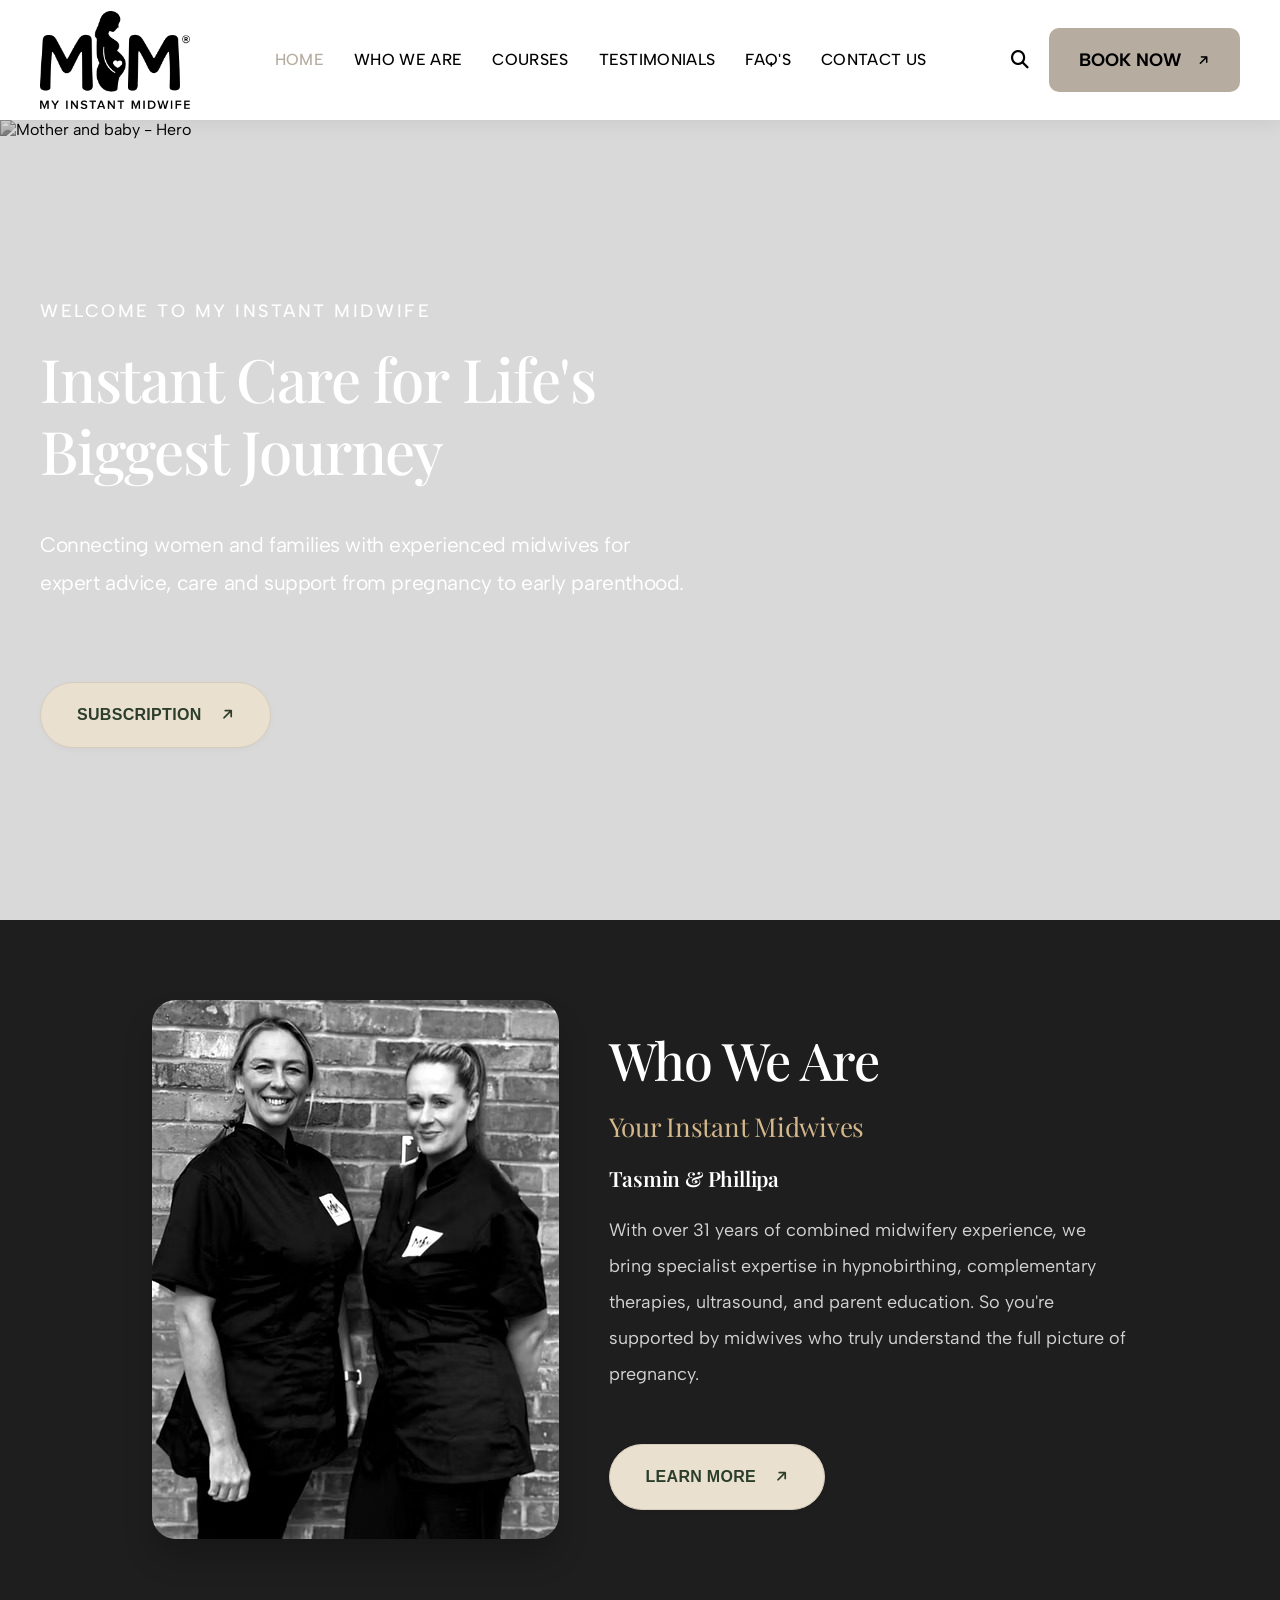
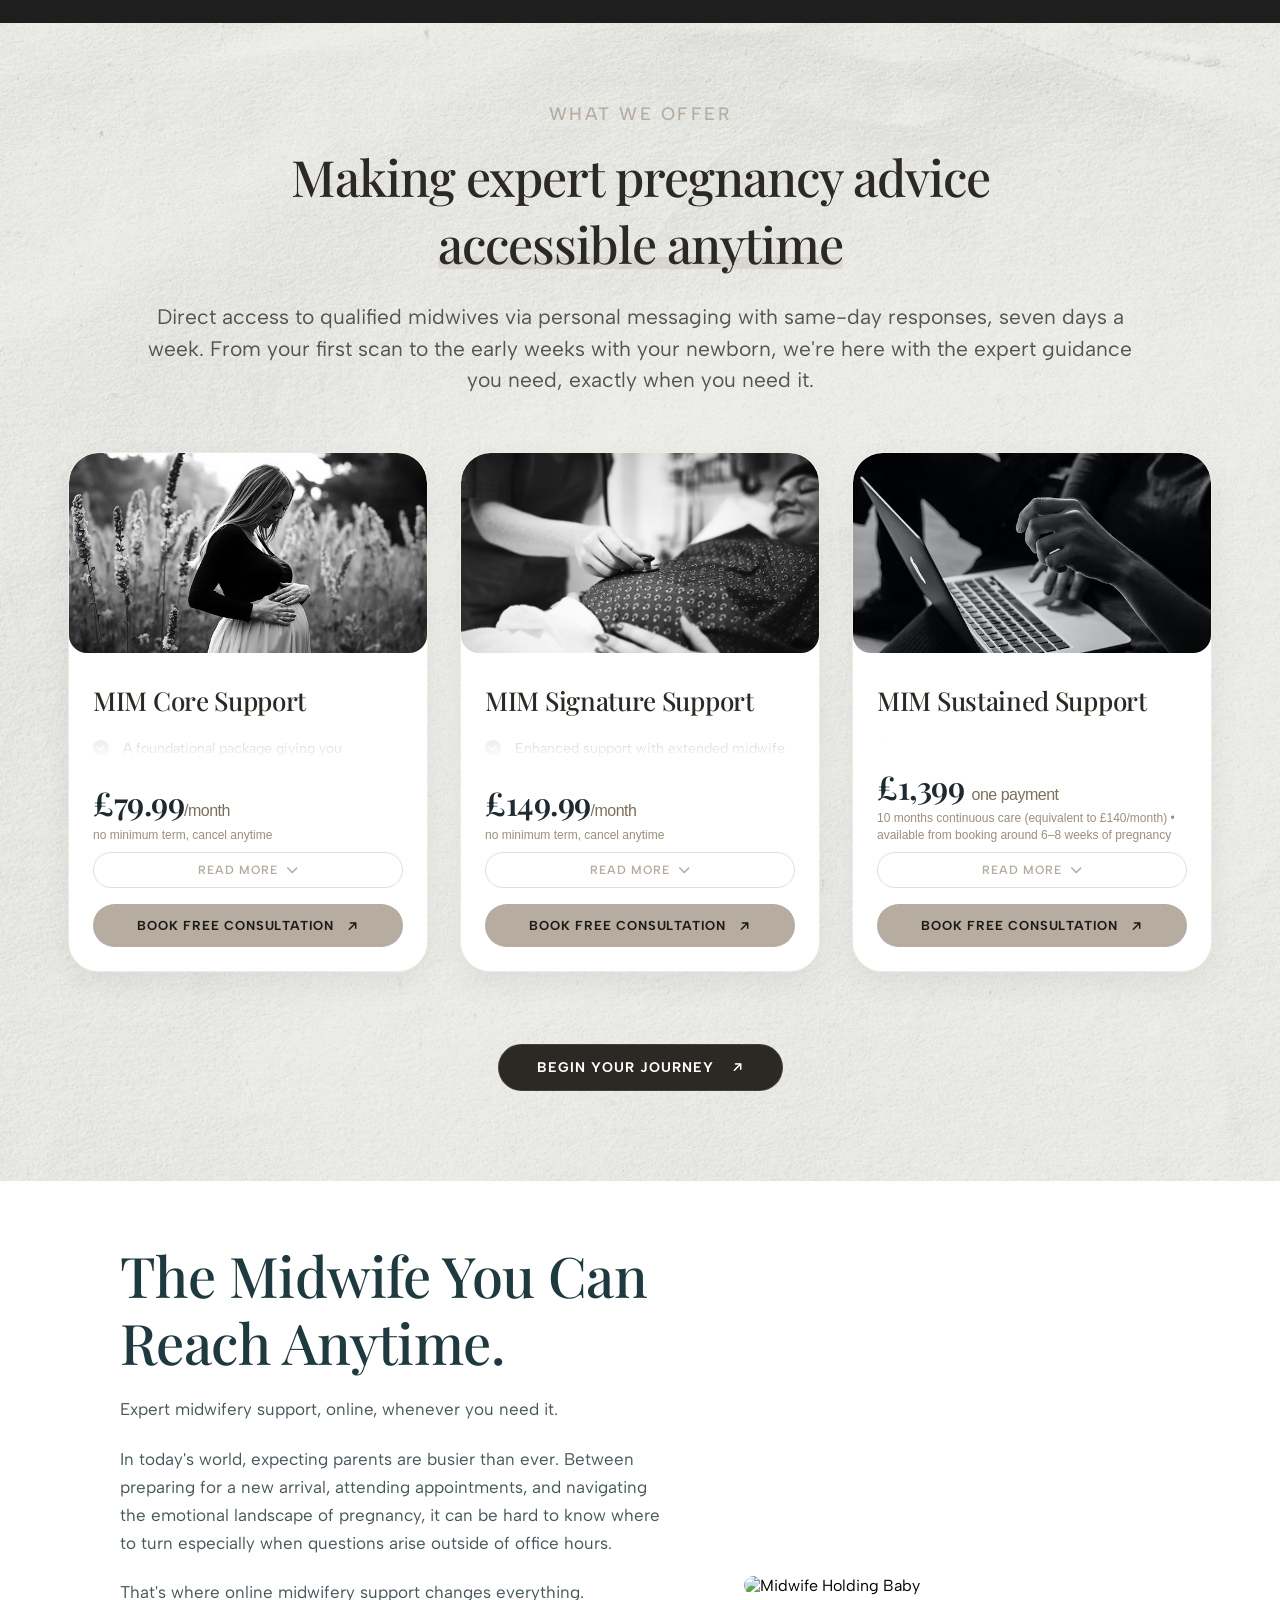
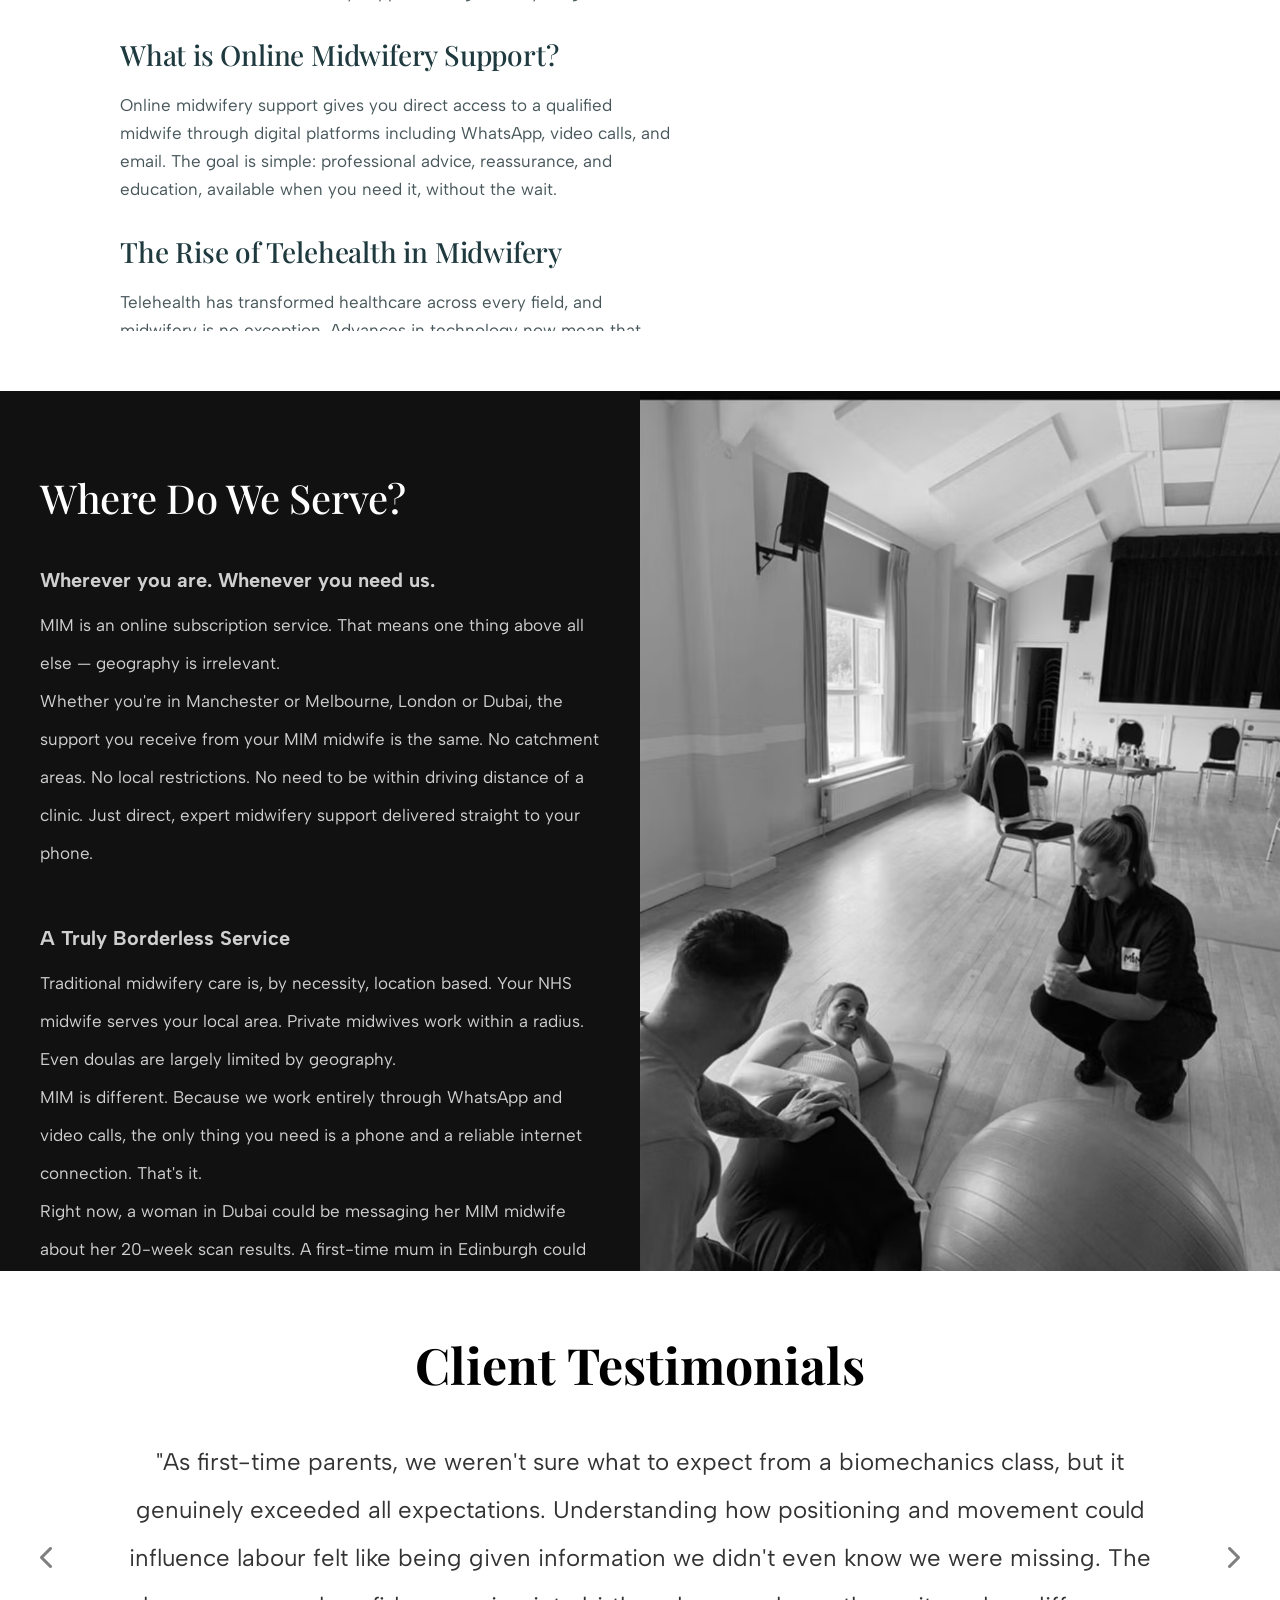
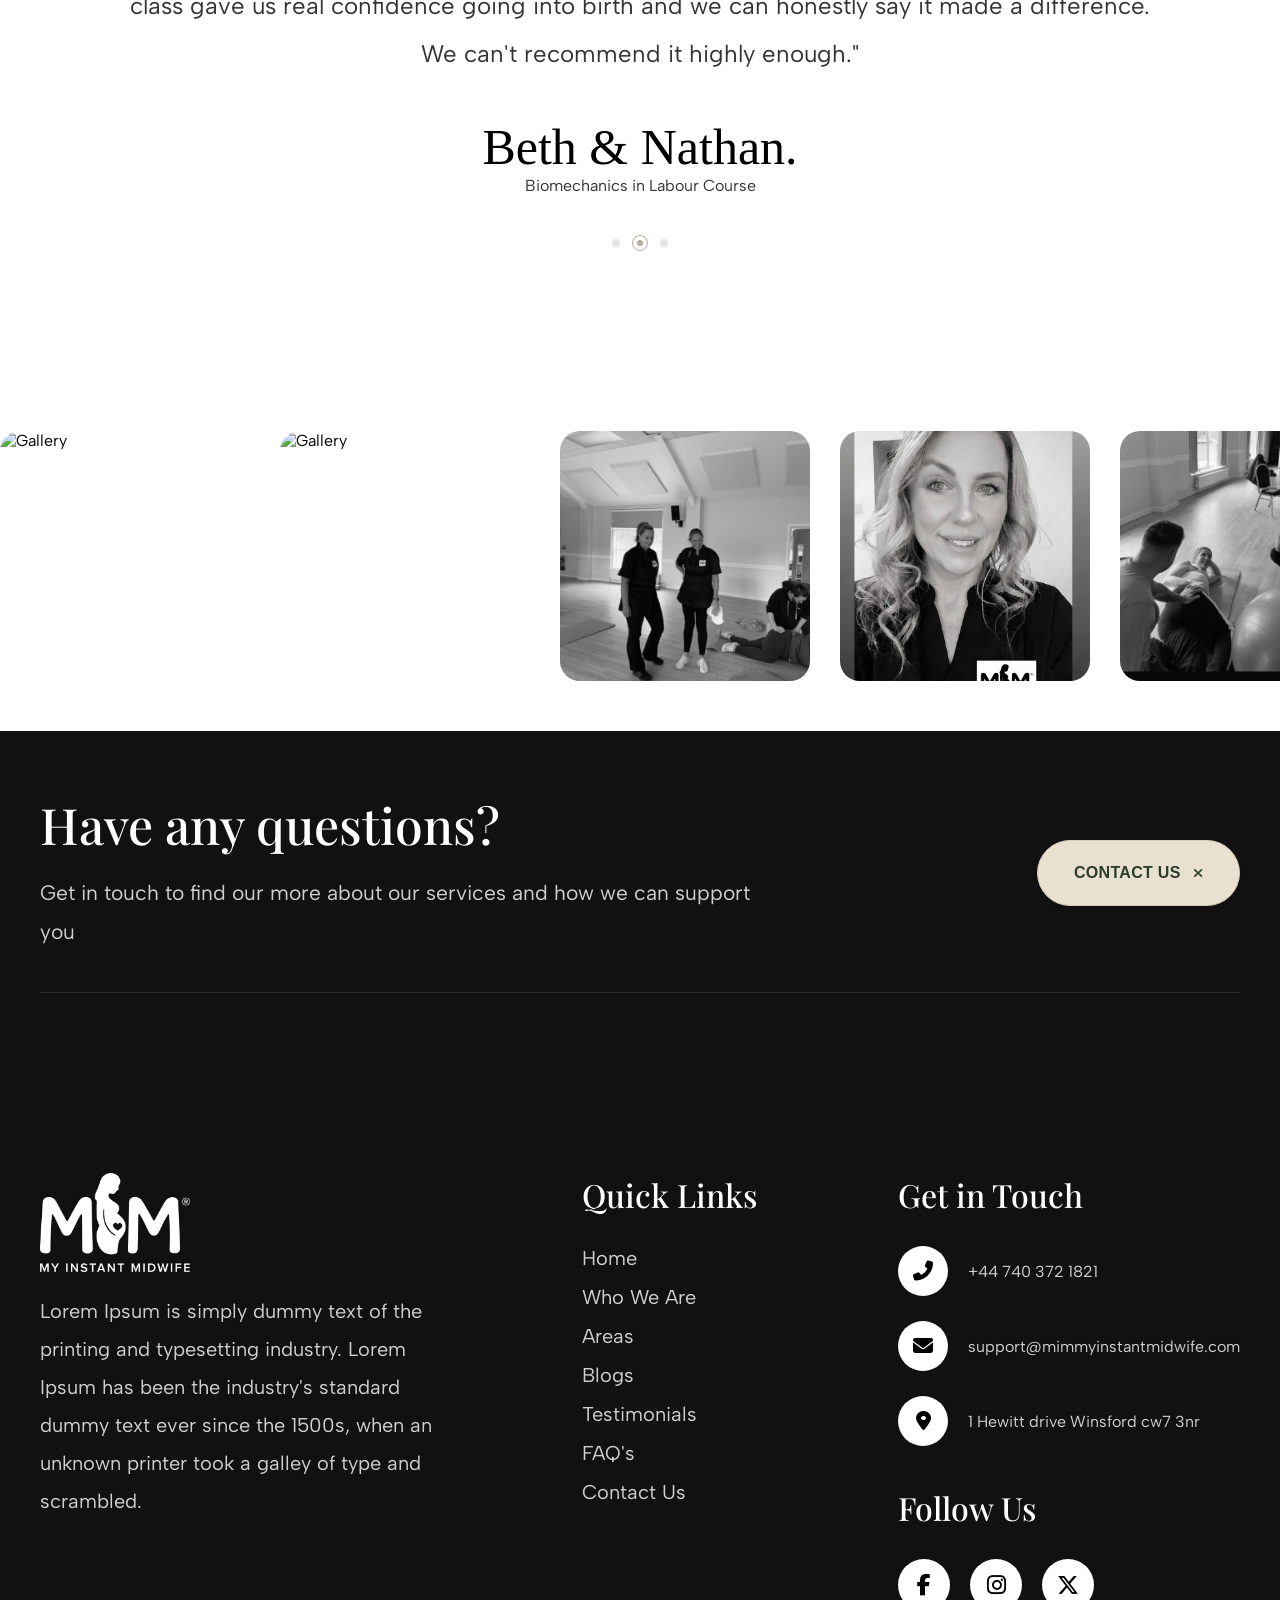
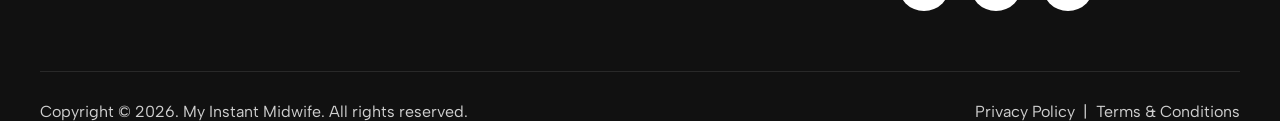
==== commit 0dd8cb2f: "Add new content and make improvements" ====
--- a/index.html
+++ b/index.html
@@ -10,7 +10,8 @@
         href="https://fonts.googleapis.com/css2?family=Playfair+Display:wght@400;500;600;700&family=Albert+Sans:wght@400;500;600;700&family=Rochester&display=swap"
         rel="stylesheet">
     <!-- Font Awesome 6 (free icons) -->
-    <link rel="stylesheet" href="https://cdnjs.cloudflare.com/ajax/libs/font-awesome/6.0.0-beta3/css/all.min.css">
+    <link rel="stylesheet" href="https://cdnjs.cloudflare.com/ajax/libs/font-awesome/6.5.1/css/all.min.css" />
+    
     <!-- Site Stylesheet -->
     <link rel="stylesheet" href="css/style.css">
 </head>
@@ -31,7 +32,7 @@
             <div class="hero-content">
                 <div class="hero-welcome">WELCOME TO MY INSTANT MIDWIFE</div>
                 <div class="hero-title">Instant Care for Life's Biggest Journey</div>
-                <div class="hero-desc">Connecting women and families with experienced midwives for instant advice, care
+                <div class="hero-desc">Connecting women and families with experienced midwives for expert advice, care
                     and support from pregnancy to early parenthood.</div>
             </div>
             <div class="subscription-btn">
@@ -43,134 +44,191 @@
         <!-- ====== Who We Are Section ======
          Dark background split layout: image left, text right.
          Links to the full "About" page. -->
-        <section class="who-we-are">
-            <div class="who-left">
-                <img src="images/whowe.png" alt="Our Midwife Team">
-            </div>
-            <div class="who-right">
-                <h2>Who We Are</h2>
-                <p>Lorem Ipsum is simply dummy text of the printing and typesetting industry. Lorem Ipsum has been the
-                    industry's standard dummy text ever since the 1500s, when an unknown printer took a galley of type
-                    and scrambled it to make a type specimen book. Lorem Ipsum is simply dummy text of the printing and
-                    typesetting industry. Lorem Ipsum has been the industry's standard.</p>
-                <a href="pages/about.html" class="btn-beige">LEARN MORE <i class="fas fa-arrow-right diag-icon"></i></a>
-            </div>
-        </section>
+      <section class="who-we-are">
+    <div class="who-left">
+        <img src="images/whowe.png" alt="Our Midwife Team">
+    </div>
+    <div class="who-right">
+        <h2>Who We Are</h2>
+        <h3>Your Instant Midwives</h3>
+        <div class="midwife-names">Tasmin & Phillipa</div>
+        <p>With over 31 years of combined midwifery experience, we bring specialist expertise in hypnobirthing, complementary therapies, ultrasound, and parent education. So you're supported by midwives who truly understand the full picture of pregnancy.</p>
+        <a href="pages/about.html" class="btn-beige">LEARN MORE <i class="fas fa-arrow-right diag-icon"></i></a>
+    </div>
+</section>
 
         <!-- ====== Packages / What We Offer Section ======
-         Three pricing cards showcasing birth packages
-         with feature checklists and booking CTAs. -->
-        <section class="packages">
-            <div class="section-sub">WHAT WE OFFER</div>
-            <h2>Making expert pregnancy advice accessible anytime</h2>
-            <div class="packages-desc">Lorem Ipsum is simply dummy text of the printing and typesetting industry. Lorem
-                Ipsum has been the industry's standard dummy text ever since the 1500s, when an unknown printer took a
-                galley.</div>
-            <div class="card-container">
-                <!-- Package Card 1 -->
-                <div class="package-card">
-                    <div class="card-img" style="background-image: url('images/offer1.png');"></div>
-                    <div class="card-title">Premium Birth Package</div>
-                    <div class="check-list">
-                        <div class="check-item"><i class="fas fa-check-circle"></i> Lorem Ipsum is simply dummy text.
-                        </div>
-                        <div class="check-item"><i class="fas fa-check-circle"></i> The printing and typesetting
-                            industry.</div>
-                        <div class="check-item"><i class="fas fa-check-circle"></i> Lorem Ipsum has been the industry's.
-                        </div>
-                        <div class="check-item"><i class="fas fa-check-circle"></i> When an unknown printer took a
-                            galley.</div>
-                        <div class="check-item"><i class="fas fa-check-circle"></i> Lorem Ipsum is simply dummy text.
-                        </div>
-                    </div>
-                    <div class="price">&pound;1,950</div>
-                    <a href="pages/contact.html" class="card-btn">BOOK FREE CONSULTATION <i
-                            class="fas fa-arrow-right diag-icon"></i></a>
+          -->
+    <section class="packages" style="background-image: url('images/bg.png'); background-size: cover; background-position: center; background-repeat: no-repeat;">
+        <div class="section-sub">WHAT WE OFFER</div>
+        <h2>Making expert pregnancy advice <span class="highlight">accessible anytime</span></h2>
+        <div class="packages-desc">
+            Direct access to qualified midwives via personal messaging with same-day responses, seven days a week. From your first scan to the early weeks with your newborn, we're here with the expert guidance you need, exactly when you need it.
+        </div>
+
+        <div class="card-container">
+            <!-- Package Card 1: MIM Core Support -->
+            <div class="package-card" data-expanded="false">
+                <div class="card-img" style="background-image: url('images/offer1.png');"></div>
+                <div class="card-title">MIM Core Support</div>
+                <div class="check-list">
+                    <div class="check-item"><i class="fas fa-check-circle"></i> A foundational package giving you consistent midwife support throughout your pregnancy.</div>
+                    <div class="check-item"><i class="fas fa-check-circle"></i> Daily Email – A gentle daily touchpoint designed to steady anxious thoughts, answer common questions, and offer reassurance you can trust — even on the days you don't reach out.</div>
+                    <div class="check-item"><i class="fas fa-check-circle"></i> WhatsApp Access – Direct access to a midwife via WhatsApp, Monday–Friday 9am–5pm, for reassurance, guidance and quick answers as questions arise.</div>
+                    <div class="check-item"><i class="fas fa-check-circle"></i> Monthly Call – One scheduled 1-hour call per month within service hours focused, uninterrupted time to discuss anything on your mind. Calls are pre-booked and not available on demand.</div>
                 </div>
-                <!-- Package Card 2 -->
-                <div class="package-card">
-                    <div class="card-img" style="background-image: url('images/offer2.png');"></div>
-                    <div class="card-title">Home Birth Full Package</div>
-                    <div class="check-list">
-                        <div class="check-item"><i class="fas fa-check-circle"></i> Lorem Ipsum is simply dummy text.
-                        </div>
-                        <div class="check-item"><i class="fas fa-check-circle"></i> The printing and typesetting
-                            industry.</div>
-                        <div class="check-item"><i class="fas fa-check-circle"></i> Lorem Ipsum has been the industry's.
-                        </div>
-                        <div class="check-item"><i class="fas fa-check-circle"></i> When an unknown printer took a
-                            galley.</div>
-                        <div class="check-item"><i class="fas fa-check-circle"></i> Lorem Ipsum is simply dummy text.
-                        </div>
-                    </div>
-                    <div class="price">&pound;2,950</div>
-                    <a href="pages/contact.html" class="card-btn">BOOK FREE CONSULTATION <i
-                            class="fas fa-arrow-right diag-icon"></i></a>
+                <div class="price">£79.99<span class="price-period">/month</span></div>
+                <div class="price-note">no minimum term, cancel anytime</div>
+                <div class="expand-btn">READ MORE <i class="fas fa-chevron-down expand-icon"></i></div>
+                <a href="pages/contact.html" class="card-btn">BOOK FREE CONSULTATION <i class="fas fa-arrow-right diag-icon"></i></a>
+            </div>
+
+            <!-- Package Card 2: MIM Signature Support -->
+            <div class="package-card" data-expanded="false">
+                <div class="card-img" style="background-image: url('images/pkg2.PNG');"></div>
+                <div class="card-title">MIM Signature Support</div>
+                <div class="check-list">
+                    <div class="check-item"><i class="fas fa-check-circle"></i> Enhanced support with extended midwife access for those who want more reassurance, more often.</div>
+                    <div class="check-item"><i class="fas fa-check-circle"></i> Daily Email – A gentle daily touchpoint designed to steady anxious thoughts, answer common questions, and offer reassurance you can trust even on the days you don't reach out.</div>
+                    <div class="check-item"><i class="fas fa-check-circle"></i> WhatsApp Access – Direct access to a midwife via WhatsApp, seven days a week, 7am–11pm extended hours for the moments that can't always wait until Monday morning.</div>
+                    <div class="check-item"><i class="fas fa-check-circle"></i> Monthly Calls – Two scheduled 1-hour calls per month within service hours focused, uninterrupted time to discuss anything on your mind. Calls are pre-booked and not available on demand.</div>
                 </div>
-                <!-- Package Card 3 -->
-                <div class="package-card">
-                    <div class="card-img" style="background-image: url('images/offer3.png');"></div>
-                    <div class="card-title">Hospital Birth Full Package</div>
-                    <div class="check-list">
-                        <div class="check-item"><i class="fas fa-check-circle"></i> Lorem Ipsum is simply dummy text.
-                        </div>
-                        <div class="check-item"><i class="fas fa-check-circle"></i> The printing and typesetting
-                            industry.</div>
-                        <div class="check-item"><i class="fas fa-check-circle"></i> Lorem Ipsum has been the industry's.
-                        </div>
-                        <div class="check-item"><i class="fas fa-check-circle"></i> When an unknown printer took a
-                            galley.</div>
-                        <div class="check-item"><i class="fas fa-check-circle"></i> Lorem Ipsum is simply dummy text.
-                        </div>
-                    </div>
-                    <div class="price">&pound;3,950</div>
-                    <a href="pages/contact.html" class="card-btn">BOOK FREE CONSULTATION <i
-                            class="fas fa-arrow-right diag-icon"></i></a>
+                <div class="price">£149.99<span class="price-period">/month</span></div>
+                <div class="price-note">no minimum term, cancel anytime</div>
+                <div class="expand-btn">READ MORE <i class="fas fa-chevron-down expand-icon"></i></div>
+                <a href="pages/contact.html" class="card-btn">BOOK FREE CONSULTATION <i class="fas fa-arrow-right diag-icon"></i></a>
+            </div>
+
+            <!-- Package Card 3: MIM Sustained Support -->
+            <div class="package-card" data-expanded="false">
+                <div class="card-img" style="background-image: url('images/offer3.png');"></div>
+                <div class="card-title">MIM Sustained Support</div>
+                <div class="check-list">
+                    <div class="check-item"><i class="fas fa-check-circle"></i> Complete continuity of care from early pregnancy through to the postpartum period one package, one midwife, one uninterrupted journey.</div>
+                    <div class="check-item"><i class="fas fa-check-circle"></i> Full Signature-Level Support – Everything included in MIM Signature Support daily emails, extended WhatsApp access seven days a week, and two scheduled calls per month from booking through to early parenthood.</div>
+                    <div class="check-item"><i class="fas fa-check-circle"></i> Antenatal Education – Structured education through downloadable resources covering hypnobirthing, biomechanics in labour, understanding your scans, and evidence-based birth and postnatal preparation.</div>
+                    <div class="check-item"><i class="fas fa-check-circle"></i> Extended Postnatal Support – Support doesn't stop at birth. Sustained Support continues through the postpartum period, covering infant feeding, recovery, and the transition into early parenthood.</div>
+                    <div class="check-item"><i class="fas fa-check-circle"></i> Designed for those who want to prepare, not just react. Rather than deciding month by month, Sustained Support removes uncertainty and decision fatigue giving you one complete care pathway from the very beginning.</div>
                 </div>
-            </div>
-            <div class="begin-journey">
-                <a href="pages/courses.html" class="btn-dark">BEGIN YOUR JOURNEY <i
-                        class="fas fa-arrow-right diag-icon"></i></a>
-            </div>
-        </section>
-
+                <div class="price">£1,399 <span class="price-period">one payment</span></div>
+                <div class="price-note">10 months continuous care (equivalent to £140/month) • available from booking around 6–8 weeks of pregnancy</div>
+                <div class="expand-btn">READ MORE <i class="fas fa-chevron-down expand-icon"></i></div>
+                <a href="pages/contact.html" class="card-btn">BOOK FREE CONSULTATION <i class="fas fa-arrow-right diag-icon"></i></a>
+            </div>
+        </div>
+
+        <div class="begin-journey">
+            <a href="pages/courses.html" class="btn-dark">BEGIN YOUR JOURNEY <i class="fas fa-arrow-right diag-icon"></i></a>
+        </div>
+    </section>
         <!-- ====== The Midwife You Can Reach Anytime ======
          Split layout: text left, image right.
          Emphasises 24/7 availability. -->
-        <section class="midwife-section">
-            <div class="midwife-text">
-                <h2>The Midwife You Can Reach Anytime.</h2>
-                <p>Lorem Ipsum is simply dummy text of the printing and typesetting industry. Lorem Ipsum has been the
-                    industry's standard dummy text ever since the 1500s, when an unknown printer took a galley of type
-                    and scrambled it to make a type specimen book. Lorem Ipsum is simply dummy text of the printing and
-                    typesetting industry. Lorem Ipsum has been the industry's standard.</p>
-                <a href="pages/courses.html" class="btn-beige">BEGIN YOUR JOURNEY <i
-                        class="fas fa-arrow-right diag-icon"></i></a>
-            </div>
-            <div class="midwife-img">
-                <img src="images/journy.png" alt="Midwife Holding Baby">
-            </div>
-        </section>
-
-        <!-- ====== Where Do We Serve? ======
-         Split 50/50 layout: dark text panel left, map image right. -->
-        <div class="serve-section">
-            <div class="serve-left">
-                <h2>Where Do We Serve?</h2>
-                <p>Lorem Ipsum is simply dummy text of the printing and typesetting industry. Lorem Ipsum has been the
-                    industry's standard dummy text ever since the 1500s, when an unknown printer took a galley of type
-                    and scrambled. Lorem Ipsum is simply dummy text of the printing and typesetting industry. Lorem
-                    Ipsum has been the industry's standard.</p>
-                <a href="pages/contact.html" class="btn-beige">LEARN MORE <i
-                        class="fas fa-arrow-right diag-icon"></i></a>
-            </div>
-            <div class="serve-right">
-                <iframe
-                    src="https://www.google.com/maps/embed?pb=!1m18!1m12!1m3!1d19861.602060491376!2d-0.16734979187864688!3d51.5187149124939!2m3!1f0!2f0!3f0!3m2!1i1024!2i768!4f13.1!3m3!1m2!1s0x48761b8f19f0cf03%3A0x843762e6c235cc64!2sMy%20Private%20Midwife!5e0!3m2!1sen!2s!4v1774437513638!5m2!1sen!2s"
-                    width="600" height="450" style="border:0;" allowfullscreen="" loading="lazy"
-                    referrerpolicy="no-referrer-when-downgrade"></iframe>
-            </div>
-        </div>
+     <section class="midwife-section">
+        <!-- LEFT: scrollable content column with HIDDEN scrollbar (but still scrolls via mousewheel/touch) -->
+        <div class="midwife-text">
+            <h2>The Midwife You Can Reach Anytime.</h2>
+            <div class="rich-content">
+                <p>Expert midwifery support, online, whenever you need it.</p>
+
+                <p>In today's world, expecting parents are busier than ever. Between preparing for a new arrival, attending appointments, and navigating the emotional landscape of pregnancy, it can be hard to know where to turn especially when questions arise outside of office hours.</p>
+
+                <p>That's where online midwifery support changes everything.</p>
+
+                <h3>What is Online Midwifery Support?</h3>
+                <p>Online midwifery support gives you direct access to a qualified midwife through digital platforms including WhatsApp, video calls, and email. The goal is simple: professional advice, reassurance, and education, available when you need it, without the wait.</p>
+
+                <h3>The Rise of Telehealth in Midwifery</h3>
+                <p>Telehealth has transformed healthcare across every field, and midwifery is no exception. Advances in technology now mean that expert midwifery support is no longer limited to a clinic appointment — it can reach you at home, at work, or wherever life takes you. For expecting parents, that accessibility is invaluable.</p>
+
+                <h3>The Benefits of Instant Midwifery Support</h3>
+                <h4>Immediate Reassurance</h4>
+                <p>Pregnancy doesn't keep office hours, and neither do worries. Having access to a midwife in the evening, at weekends, or during those quiet moments when anxiety creeps in can make an enormous difference. A question answered promptly is far less likely to spiral into unnecessary stress.</p>
+
+                <h4>Personalised Care</h4>
+                <p>Every pregnancy is different. Online support allows your midwife to get to know you — your history, your concerns, your preferences — and offer advice that's tailored to your specific journey, not a generic response.</p>
+
+                <h4>Convenience and Flexibility</h4>
+                <p>Life doesn't pause for pregnancy. Online midwifery support fits around your schedule, giving you access to expert guidance wherever you are, without the need to travel or wait for an appointment.</p>
+
+                <h4>Education and Resources</h4>
+                <p>Knowledge is empowering. Online support can include access to downloadable resources and structured education covering everything from birth preparation to infant feeding — helping you make informed decisions with confidence.</p>
+
+                <h4>Emotional Support</h4>
+                <p>Pregnancy can be an emotional rollercoaster. Having a trusted midwife to talk to — someone who knows your story — provides a consistency of care that goes beyond clinical advice. Whether you're anxious, overwhelmed, or simply need reassurance, that connection matters.</p>
+
+                <h3>Real Stories</h3>
+                <p><strong>Sarah, 5 Days Postpartum</strong><br>Sarah was struggling with feeding in the early hours and feeling increasingly anxious. She messaged her MIM midwife and within minutes had a calm, clear response that gave her both practical guidance and genuine reassurance. Her confidence grew from that moment.</p>
+
+                <p><strong>Mark and Lisa, First-Time Parents</strong><br>With so many questions and a due date approaching, Mark and Lisa used MIM to attend virtual sessions and access personalised resources. They arrived at birth feeling prepared, supported, and ready.</p>
+
+                <h3>Making the Most of Your Support</h3>
+                <ul>
+                    <li><strong>Come prepared.</strong> Before reaching out, jot down any questions or concerns — it helps you cover everything and gets the most from your time with your midwife.</li>
+                    <li><strong>Keep a pregnancy journal.</strong> Tracking your symptoms, feelings, and questions over time gives your midwife valuable context and helps you feel more in control of your journey.</li>
+                    <li><strong>Trust the process.</strong> Online support can feel unfamiliar at first, but the women who embrace it consistently tell us it transformed their experience. Expert care, just a message away.</li>
+                </ul>
+
+                <h3>A Note on How We Work</h3>
+                <p>MIM works alongside your NHS midwifery team, not instead of it. We are here for the space between appointments — the questions, the worries, the moments that need more than a 20-minute slot can offer. Together, we ensure you are never without support.</p>
+
+                <h3>Final Thoughts</h3>
+                <p>The journey to parenthood is one of the most significant of your life. You deserve support that meets you where you are — informed, consistent, and genuinely personal. With MIM, expert midwifery care is never more than a message away.</p>
+
+                <p>Ready to get started? Explore our subscription packages and find the right level of support for your journey.</p>
+            </div>
+            <!-- CTA exactly as requested -->
+            <a href="pages/courses.html" class="btn-beige">FIND MY PACKAGE <i class="fas fa-arrow-right diag-icon"></i></a>
+        </div>
+
+        <!-- RIGHT COLUMN: image remains visible, no scroll needed -->
+        <div class="midwife-img">
+           
+           <img src="images/journy.png" alt="Midwife Holding Baby">
+           
+        </div>
+    </section>
+       <!-- ====== Where Do We Serve? ======
+     Split 50/50 layout: dark text panel left, map image right.
+     Text is in ONE section on left, no column division.
+     Scrolls without scrollbar if content exceeds height.
+-->
+
+<div class="serve-section">
+  <div class="serve-left">
+    <h2>Where Do We Serve?</h2>
+    
+    <!-- All content in one single flow, no column division -->
+    <p><strong>Wherever you are. Whenever you need us.</strong><br>
+    MIM is an online subscription service. That means one thing above all else — geography is irrelevant.<br>
+    Whether you're in Manchester or Melbourne, London or Dubai, the support you receive from your MIM midwife is the same. No catchment areas. No local restrictions. No need to be within driving distance of a clinic. Just direct, expert midwifery support delivered straight to your phone.</p>
+    
+    <p><strong>A Truly Borderless Service</strong><br>
+    Traditional midwifery care is, by necessity, location based. Your NHS midwife serves your local area. Private midwives work within a radius. Even doulas are largely limited by geography.<br>
+    MIM is different. Because we work entirely through WhatsApp and video calls, the only thing you need is a phone and a reliable internet connection. That's it.<br>
+    Right now, a woman in Dubai could be messaging her MIM midwife about her 20-week scan results. A first-time mum in Edinburgh could be on a video call discussing her birth preferences. A new mother in rural Cornwall miles from the nearest midwifery unit could be getting feeding support at 10pm.<br>
+    All at the same time. All with the same quality of care.</p>
+    
+    <p><strong>Who is MIM For?</strong><br>
+    MIM is for any woman who wants expert midwifery support beyond what the standard system provides — regardless of where she lives.<br>
+    This includes women who are living or working abroad and want UK-qualified midwifery expertise. Women in rural or remote areas where access to support is limited. Women in busy cities who simply can't get an appointment when they need one. Expats navigating a foreign healthcare system during pregnancy. And anyone who wants the reassurance of a dedicated midwife, available consistently, throughout their entire journey.</p>
+    
+    <p><strong>The Only Thing That Matters is You</strong><br>
+    We built MIM to remove barriers. The barrier of distance. The barrier of waiting rooms. The barrier of catching a midwife between appointments. With MIM, none of that exists.<br>
+    Wherever you are in the world, your midwife is one message away.<br>
+    MIM is available to anyone with a UK bank account and a smartphone. Subscriptions are monthly with no minimum term or choose Sustained Support for complete continuity across your full pregnancy journey.</p>
+    
+    <!-- Call to Action button -->
+    <a href="pages/contact.html" class="btn-beige">
+      FIND MY PACKAGE <i class="fas fa-arrow-right diag-icon"></i>
+    </a>
+  </div>
+  
+  <div class="serve-right">
+    <img src="images/testimonial4.png" alt="Where we serve" loading="lazy">
+  </div>
+</div>
+
 
         <!-- ====== Client Testimonials Slider ======
          Rotating quotes with dot navigation.
@@ -179,14 +237,11 @@
             <h2>Client Testimonials</h2>
             <div class="testimonial-wrap">
                 <button class="nav-arrow left" aria-label="Previous"><i class="fas fa-chevron-left"></i></button>
-                <div class="testimonial-text" id="testimonialText">"Lorem Ipsum is simply dummy text of the printing and
-                    typesetting industry. Lorem Ipsum has been the industry's standard dummy text ever since the 1500s,
-                    when
-                    an unknown printer took a galley of type and scrambled it to make a type specimen book."</div>
+                <div class="testimonial-text" id="testimonialText">"As first-time parents, we weren't sure what to expect from a biomechanics class, but it genuinely exceeded all expectations. Understanding how positioning and movement could influence labour felt like being given information we didn't even know we were missing. The class gave us real confidence going into birth and we can honestly say it made a difference. We can't recommend it highly enough."</div>
                 <button class="nav-arrow right" aria-label="Next"><i class="fas fa-chevron-right"></i></button>
             </div>
-            <div class="client-name">Stacey Wil.</div>
-            <div class="client-location">Manchester</div>
+            <div class="client-name">Beth & Nathan.</div>
+            <div class="client-location">Biomechanics in Labour Course</div>
             <div class="dots">
                 <div class="dot"></div>
                 <div class="dot active"></div>
@@ -197,17 +252,18 @@
         <!-- ====== Gallery Images Row ======
          Horizontally scrollable image strip showing
          family/birth photography. Drag or swipe to scroll. -->
-        <div class="gallery">
-            <div class="gallery-item"><img src="images/testimonial1.png" alt="Gallery"></div>
-            <div class="gallery-item"><img src="images/testimonial5.png" alt="Gallery"></div>
-            <div class="gallery-item"><img src="images/testimonial2.png" alt="Gallery"></div>
-            <div class="gallery-item"><img src="images/testimonial3.png" alt="Gallery"></div>
-            <div class="gallery-item show-overlay">
-                <img src="images/testimonial7.png" alt="Gallery">
-                <div class="ig-overlay"><i class="fab fa-instagram"></i></div>
-            </div>
-            <div class="gallery-item"><img src="images/testimonial6.png" alt="Gallery"></div>
-        </div>
+
+        
+<div class="gallery">
+    <div class="gallery-item"><img src="images/testimonial1.png" alt="Gallery"></div>
+    <div class="gallery-item"><img src="images/testimonial5.png" alt="Gallery"></div>
+    <div class="gallery-item"><img src="images/testimonial2.png" alt="Gallery"></div>
+    <div class="gallery-item"><img src="images/testimonial3.png" alt="Gallery"></div>
+    <div class="gallery-item">
+        <img src="images/testimonial7.png" alt="Gallery">
+    </div>
+    <div class="gallery-item"><img src="images/testimonial6.png" alt="Gallery"></div>
+</div>
 
         <!-- ====== Footer (injected by components.js) ====== -->
         <div id="footer-placeholder"></div>
--- a/css/style.css
+++ b/css/style.css
@@ -77,7 +77,7 @@
     gap: 10px;
     background: var(--primary-color);
     border-radius: 10px;
-    padding: 9px 30px;
+    padding: 9px 20px;
     font-family: var(--font-body);
     font-weight: 700;
     font-size: 18px;
@@ -128,8 +128,8 @@
     align-items: center;
     justify-content: center;
     gap: 10px;
-    background: transparent;
-    border: 2px solid #FFFFFF;
+    background: #B6ACA0;
+    border: 2px solid #B6ACA0;
     border-radius: 10px;
     padding: 9px 30px;
     font-family: 'Albert Sans', sans-serif;
@@ -137,7 +137,7 @@
     font-size: 16px;
     line-height: 36px;
     text-transform: uppercase;
-    color: #FFFFFF;
+    color: #000000;
     cursor: pointer;
     transition: all 0.3s ease;
     text-decoration: none;
@@ -150,7 +150,8 @@
 }
 
 .btn-outline:hover {
-    background: rgba(255, 255, 255, 0.15);
+    background: transparent;
+    color: #FFFFFF;
     transform: translateY(-2px);
 }
 
@@ -347,24 +348,25 @@
 
 
 /* ==========================================================
+ /* ==========================================================
    5. WHO WE ARE SECTION
    Dark background, image left + text right.
    ========================================================== */
-
 .who-we-are {
     position: relative;
     background: #1E1E1E;
     padding: 100px 0;
     display: flex;
     align-items: center;
-    justify-content: space-between;
+    justify-content: center;
     flex-wrap: wrap;
+    gap: 80px;
 }
 
 .who-left {
-    margin-left: 205px;
-    max-width: 400px;
-    flex: 1;
+    margin-left: 0;
+    max-width: 500px;
+    flex: 0 0 auto;
 }
 
 .who-left img {
@@ -374,10 +376,10 @@
 }
 
 .who-right {
-    margin-right: 240px;
+    margin-right: 0;
     max-width: 600px;
     color: white;
-    flex: 1;
+    flex: 0 1 600px;
 }
 
 .who-right h2 {
@@ -386,248 +388,1541 @@
     font-weight: 500;
     letter-spacing: -0.02em;
     color: #FFFFFF;
-    margin-bottom: 30px;
+    margin-bottom: 15px;
+}
+
+.who-right h3 {
+    font-family: 'Playfair Display', serif;
+    font-size: 28px;
+    font-weight: 400;
+    letter-spacing: -0.01em;
+    color: #D4B88C;
+    margin-bottom: 20px;
+}
+
+.who-right .midwife-names {
+    font-family: 'Playfair Display', serif;
+    font-size: 22px;
+    font-weight: 600;
+    color: #FFFFFF;
+    margin-bottom: 20px;
+    letter-spacing: -0.01em;
 }
 
 .who-right p {
-    font-size: 21px;
+    font-size: 20px;
     line-height: 42px;
     opacity: 0.8;
     margin-bottom: 40px;
 }
 
-
 /* ==========================================================
-   6. PACKAGES / WHAT WE OFFER
-   Centered section with three pricing cards.
+   RESPONSIVE BREAKPOINTS
    ========================================================== */
 
+/* Large Desktop 1920px */
+@media (min-width: 1920px) {
+    .who-we-are {
+        gap: 120px;
+        padding: 120px 0;
+    }
+    
+    .who-left {
+        max-width: 550px;
+    }
+    
+    .who-right {
+        max-width: 650px;
+    }
+    
+    .who-right h2 {
+        font-size: 70px;
+    }
+    
+    .who-right h3 {
+        font-size: 32px;
+    }
+    
+    .who-right .midwife-names {
+        font-size: 24px;
+    }
+    
+    .who-right p {
+        font-size: 22px;
+        line-height: 44px;
+    }
+}
+
+/* Desktop 1440px */
+@media (max-width: 1440px) {
+    .who-we-are {
+        gap: 60px;
+    }
+    
+    .who-left {
+        max-width: 450px;
+    }
+    
+    .who-right {
+        max-width: 550px;
+    }
+    
+    .who-right h2 {
+        font-size: 55px;
+    }
+    
+    .who-right p {
+        font-size: 19px;
+        line-height: 38px;
+    }
+}
+
+/* Laptop 1366px */
+@media (max-width: 1366px) {
+    .who-we-are {
+        gap: 50px;
+        padding: 80px 0;
+    }
+    
+    .who-left {
+        max-width: 420px;
+    }
+    
+    .who-right {
+        max-width: 520px;
+    }
+    
+    .who-right h2 {
+        font-size: 52px;
+    }
+    
+    .who-right h3 {
+        font-size: 26px;
+    }
+    
+    .who-right .midwife-names {
+        font-size: 21px;
+    }
+    
+    .who-right p {
+        font-size: 18px;
+        line-height: 36px;
+    }
+}
+
+/* Laptop Small 1200px */
+@media (max-width: 1200px) {
+    .who-we-are {
+        gap: 40px;
+        padding: 70px 40px;
+    }
+    
+    .who-left {
+        max-width: 380px;
+    }
+    
+    .who-right {
+        max-width: 480px;
+    }
+    
+    .who-right h2 {
+        font-size: 48px;
+    }
+    
+    .who-right h3 {
+        font-size: 24px;
+    }
+    
+    .who-right .midwife-names {
+        font-size: 20px;
+    }
+    
+    .who-right p {
+        font-size: 17px;
+        line-height: 34px;
+        margin-bottom: 35px;
+    }
+}
+
+/* Tablet Landscape 1024px */
+@media (max-width: 1024px) {
+    .who-we-are {
+        gap: 35px;
+        padding: 60px 30px;
+    }
+    
+    .who-left {
+        max-width: 350px;
+    }
+    
+    .who-right {
+        max-width: 450px;
+    }
+    
+    .who-right h2 {
+        font-size: 44px;
+    }
+    
+    .who-right h3 {
+        font-size: 22px;
+    }
+    
+    .who-right .midwife-names {
+        font-size: 19px;
+    }
+    
+    .who-right p {
+        font-size: 16px;
+        line-height: 32px;
+    }
+}
+
+/* Tablet Portrait 992px */
+@media (max-width: 992px) {
+    .who-we-are {
+        flex-direction: column;
+        text-align: center;
+        padding: 60px 20px;
+        gap: 40px;
+    }
+    
+    .who-left {
+        margin-left: 0;
+        margin-bottom: 0;
+        max-width: 450px;
+        flex: 0 0 auto;
+    }
+    
+    .who-right {
+        margin-right: 0;
+        max-width: 90%;
+        text-align: center;
+    }
+    
+    .who-right h2 {
+        font-size: 48px;
+        text-align: center;
+    }
+    
+    .who-right h3 {
+        font-size: 28px;
+        text-align: center;
+    }
+    
+    .who-right .midwife-names {
+        font-size: 22px;
+        text-align: center;
+    }
+    
+    .who-right p {
+        font-size: 18px;
+        line-height: 32px;
+        text-align: center;
+    }
+}
+
+/* Mobile Large 768px */
+@media (max-width: 768px) {
+    .who-we-are {
+        padding: 50px 20px;
+        gap: 35px;
+    }
+    
+    .who-left {
+        max-width: 400px;
+    }
+    
+    .who-right h2 {
+        font-size: 40px;
+    }
+    
+    .who-right h3 {
+        font-size: 24px;
+    }
+    
+    .who-right .midwife-names {
+        font-size: 20px;
+    }
+    
+    .who-right p {
+        font-size: 17px;
+        line-height: 30px;
+        margin-bottom: 30px;
+    }
+    
+    .btn-beige {
+        padding: 12px 28px;
+        font-size: 14px;
+    }
+}
+
+/* Mobile Medium 576px */
+@media (max-width: 576px) {
+    .who-we-are {
+        padding: 40px 15px;
+        gap: 30px;
+    }
+    
+    .who-left {
+        max-width: 100%;
+    }
+    
+    .who-right h2 {
+        font-size: 36px;
+        margin-bottom: 12px;
+    }
+    
+    .who-right h3 {
+        font-size: 22px;
+        margin-bottom: 15px;
+    }
+    
+    .who-right .midwife-names {
+        font-size: 18px;
+        margin-bottom: 15px;
+    }
+    
+    .who-right p {
+        font-size: 16px;
+        line-height: 28px;
+        margin-bottom: 25px;
+    }
+}
+
+/* Mobile Small 375px */
+@media (max-width: 375px) {
+    .who-we-are {
+        padding: 35px 12px;
+        gap: 25px;
+    }
+    
+    .who-right h2 {
+        font-size: 32px;
+    }
+    
+    .who-right h3 {
+        font-size: 20px;
+    }
+    
+    .who-right .midwife-names {
+        font-size: 17px;
+    }
+    
+    .who-right p {
+        font-size: 15px;
+        line-height: 26px;
+    }
+}
+
+/* Mobile Extra Small 320px */
+@media (max-width: 320px) {
+    .who-we-are {
+        padding: 30px 10px;
+    }
+    
+    .who-right h2 {
+        font-size: 28px;
+    }
+    
+    .who-right h3 {
+        font-size: 18px;
+    }
+    
+    .who-right .midwife-names {
+        font-size: 16px;
+    }
+    
+    .who-right p {
+        font-size: 14px;
+        line-height: 24px;
+    }
+}
+
+/* About Us Page - Who We Are Section */
+.who-we-are-about {
+    position: relative;
+    background: #1E1E1E;
+    padding: 100px 0;
+    display: flex;
+    align-items: flex-start;
+    justify-content: center;
+    flex-wrap: wrap;
+    gap: 80px;
+}
+
+.who-left-about {
+    margin-left: 0;
+    max-width: 400px;
+    flex: 0 0 auto;
+    position: sticky;
+    top: 100px;
+}
+
+.who-left-about img {
+    width: 100%;
+    border-radius: 24px;
+    box-shadow: 0 20px 30px rgba(0, 0, 0, 0.2);
+}
+
+.who-right-about {
+    margin-right: 0;
+    max-width: 700px;
+    color: white;
+    flex: 0 1 700px;
+}
+
+.who-right-about h2 {
+    font-family: 'Playfair Display', serif;
+    font-size: 60px;
+    font-weight: 500;
+    letter-spacing: -0.02em;
+    color: #FFFFFF;
+    margin-bottom: 15px;
+}
+
+.who-right-about h3 {
+    font-family: 'Playfair Display', serif;
+    font-size: 32px;
+    font-weight: 400;
+    letter-spacing: -0.01em;
+    color: #D4B88C;
+    margin-bottom: 20px;
+}
+
+.who-right-about p {
+    font-size: 18px;
+    line-height: 32px;
+    opacity: 0.85;
+    margin-bottom: 25px;
+}
+
+.who-right-about p strong {
+    font-size: 24px;
+    color: #FFFFFF;
+    font-weight: 600;
+    display: inline-block;
+    margin-bottom: 10px;
+}
+
+/* Responsive Design */
+/* Large Desktop 1920px */
+@media (min-width: 1920px) {
+    .who-we-are-about {
+        justify-content: center;
+        gap: 100px;
+    }
+    
+    .who-left-about {
+        max-width: 450px;
+    }
+    
+    .who-right-about {
+        max-width: 750px;
+    }
+}
+
+/* Desktop 1440px */
+@media (max-width: 1440px) {
+    .who-we-are-about {
+        gap: 60px;
+    }
+    
+    .who-left-about {
+        max-width: 380px;
+    }
+    
+    .who-right-about {
+        max-width: 650px;
+    }
+}
+
+/* Laptop 1366px */
+@media (max-width: 1366px) {
+    .who-we-are-about {
+        gap: 50px;
+    }
+    
+    .who-left-about {
+        max-width: 360px;
+    }
+    
+    .who-right-about {
+        max-width: 600px;
+    }
+    
+    .who-right-about h2 {
+        font-size: 52px;
+    }
+    
+    .who-right-about p {
+        font-size: 17px;
+        line-height: 30px;
+    }
+}
+
+/* Laptop Small 1200px */
+@media (max-width: 1200px) {
+    .who-we-are-about {
+        gap: 40px;
+        padding: 80px 40px;
+    }
+    
+    .who-left-about {
+        max-width: 340px;
+    }
+    
+    .who-right-about {
+        max-width: 550px;
+    }
+    
+    .who-right-about h2 {
+        font-size: 48px;
+    }
+    
+    .who-right-about p {
+        font-size: 16px;
+        line-height: 28px;
+    }
+}
+
+/* Tablet 992px */
+@media (max-width: 992px) {
+    .who-we-are-about {
+        flex-direction: column;
+        padding: 60px 20px;
+        gap: 40px;
+        align-items: center;
+        text-align: center;
+    }
+    
+    .who-left-about {
+        margin-left: 0;
+        max-width: 400px;
+        position: relative;
+        top: 0;
+        text-align: center;
+    }
+    
+    .who-left-about img {
+        max-width: 100%;
+        margin: 0 auto;
+    }
+    
+    .who-right-about {
+        margin-right: 0;
+        max-width: 100%;
+        text-align: center;
+    }
+    
+    .who-right-about h2 {
+        font-size: 44px;
+        text-align: center;
+    }
+    
+    .who-right-about h3 {
+        font-size: 28px;
+        text-align: center;
+    }
+    
+    .who-right-about p strong {
+        text-align: center;
+        display: block;
+    }
+}
+
+/* Mobile 768px */
+@media (max-width: 768px) {
+    .who-we-are-about {
+        padding: 50px 15px;
+    }
+    
+    .who-right-about h2 {
+        font-size: 36px;
+    }
+    
+    .who-right-about h3 {
+        font-size: 24px;
+    }
+    
+    .who-right-about p {
+        font-size: 15px;
+        line-height: 26px;
+    }
+    
+    .who-right-about p strong {
+        font-size: 20px;
+    }
+}
+
+/* Mobile Small 576px */
+@media (max-width: 576px) {
+    .who-we-are-about {
+        padding: 40px 15px;
+        gap: 30px;
+    }
+    
+    .who-left-about {
+        max-width: 100%;
+    }
+    
+    .who-right-about h2 {
+        font-size: 32px;
+    }
+    
+    .who-right-about h3 {
+        font-size: 22px;
+    }
+    
+    .who-right-about p {
+        font-size: 14px;
+        line-height: 24px;
+    }
+    
+    .who-right-about p strong {
+        font-size: 18px;
+    }
+}
+
+/* ============================================
+   PACKAGES SECTION - IMPROVED VERTICAL SPACING
+   ============================================ */
 .packages {
-    background: url('../images/bg.png') no-repeat center center;
+    /* Background image – larger height via extra padding top+bottom */
     background-size: cover;
-    padding: 80px 0 100px;
-    text-align: center;
+    background-position: center center;
+    background-repeat: no-repeat;
+    
+    /* KEY FIX: increase section height with generous vertical padding 
+       This gives breathing space above "WHAT WE OFFER" and below "BEGIN YOUR JOURNEY" button */
+    padding: 90px 0 100px;
+    
     position: relative;
-}
-
-/* "WHAT WE OFFER" label above heading */
+    isolation: isolate;
+}
+
+/* Subtle overlay for better text readability */
+.packages::before {
+    content: '';
+    position: absolute;
+    top: 0;
+    left: 0;
+    width: 100%;
+    height: 100%;
+    background: rgba(253, 249, 244, 0.12);
+    pointer-events: none;
+    z-index: 1;
+}
+
+/* Ensure content sits above overlay */
+.packages > * {
+    position: relative;
+    z-index: 2;
+}
+
+/* ============================================
+   SECTION SUBHEADING
+   ============================================ */
 .section-sub {
     font-size: 18px;
     letter-spacing: 0.14em;
     text-transform: uppercase;
     color: #B6ACA0;
-    margin-bottom: 16px;
-}
-
+    margin-bottom: 18px;
+    font-weight: 500;
+    text-align: center;
+}
+
+/* ============================================
+   MAIN HEADING
+   ============================================ */
 .packages h2 {
     font-family: 'Playfair Display', serif;
     font-size: 50px;
     font-weight: 500;
     letter-spacing: -0.02em;
-    margin-bottom: 20px;
-}
-
+    margin-bottom: 24px;
+    color: #2C2823;
+    text-align: center;
+    max-width: 1000px;
+    margin-left: auto;
+    margin-right: auto;
+    padding: 0 20px;
+}
+
+.packages h2 .highlight {
+    position: relative;
+    display: inline-block;
+}
+
+.packages h2 .highlight::after {
+    content: '';
+    position: absolute;
+    bottom: 8px;
+    left: 0;
+    right: 0;
+    height: 12px;
+    background: rgba(182, 172, 160, 0.28);
+    z-index: -1;
+    border-radius: 4px;
+}
+
+/* ============================================
+   DESCRIPTION TEXT
+   ============================================ */
 .packages-desc {
     font-size: 21px;
-    line-height: 40px;
-    opacity: 0.8;
+    line-height: 1.5;
+    opacity: 0.85;
     max-width: 1044px;
-    margin: 0 auto 50px auto;
-}
-
-/* Cards flex container */
+    margin: 0 auto 56px auto;
+    color: #3e3a35;
+    font-weight: 400;
+    text-align: center;
+    padding: 0 24px;
+}
+
+/* ============================================
+   CARDS CONTAINER
+   ============================================ */
 .card-container {
     display: flex;
     justify-content: center;
-    gap: 30px;
+    gap: 32px;
     flex-wrap: wrap;
     padding: 0 115px;
 }
 
-/* Individual package card */
+/* ============================================
+   INDIVIDUAL PACKAGE CARD
+   ============================================ */
 .package-card {
     background: #FFFFFF;
     border-radius: 30px;
-    width: 350px;
-    box-shadow: 0 10px 30px rgba(0, 0, 0, 0.05);
-    transition: 0.2s;
-    padding-bottom: 30px;
-    border: 1px solid #f0f0f0;
+    width: 360px;
+    max-width: 100%;
+    box-shadow: 0 12px 32px rgba(0, 0, 0, 0.06);
+    transition: all 0.4s cubic-bezier(0.2, 0.9, 0.4, 1.1);
+    border: 1px solid #f0eae3;
+    display: flex;
+    flex-direction: column;
+    position: relative;
+    overflow: hidden;
 }
 
 .package-card:hover {
-    transform: translateY(-5px);
-    box-shadow: 0 15px 40px rgba(0, 0, 0, 0.1);
+    transform: translateY(-4px);
+    box-shadow: 0 20px 40px rgba(0, 0, 0, 0.1);
+}
+
+/* Collapsed state - fixed height with gradient fade */
+.package-card:not([data-expanded="true"]) {
+    max-height: 520px;
+    overflow: hidden;
+    position: relative;
+}
+
+.package-card:not([data-expanded="true"]) .check-list {
+    max-height: 180px;
+    overflow: hidden;
+    position: relative;
+}
+
+/* Gradient overlay for collapsed state */
+.package-card:not([data-expanded="true"]) .check-list::after {
+    content: '';
+    position: absolute;
+    bottom: 0;
+    left: 0;
+    right: 0;
+    height: 80px;
+    background: linear-gradient(to bottom, transparent, white);
+    pointer-events: none;
+}
+
+/* Expanded state - full height */
+.package-card[data-expanded="true"] {
+    max-height: 2000px;
+    overflow: visible;
+}
+
+.package-card[data-expanded="true"] .check-list {
+    max-height: none;
+    overflow: visible;
+}
+
+.package-card[data-expanded="true"] .check-list::after {
+    display: none;
 }
 
 /* Card image area */
 .card-img {
     width: 100%;
-    height: 250px;
+    height: 200px;
     background-size: cover;
-    background-position: center;
-    border-radius: 18px;
-    margin-bottom: 20px;
-}
-
+    background-position: center 30%;
+    border-radius: 30px 30px 18px 18px;
+    margin-bottom: 18px;
+}
+
+/* Card title */
 .card-title {
     font-family: 'Playfair Display', serif;
-    font-size: 24px;
-    font-weight: 400;
-    margin: 20px 30px 0 0;
+    font-size: 26px;
+    font-weight: 500;
+    margin: 12px 24px 0 24px;
+    text-align: left;
+    color: #2C2823;
+    letter-spacing: -0.3px;
 }
 
 /* Feature checklist */
 .check-list {
-    margin: 20px 0 20px 30px;
+    margin: 20px 24px 16px 24px;
+    flex: 1;
+    transition: max-height 0.4s ease;
 }
 
 .check-item {
     display: flex;
-    align-items: center;
+    align-items: flex-start;
     gap: 12px;
     margin-bottom: 20px;
-    font-size: 15px;
-    opacity: 0.8;
+    font-size: 14px;
+    line-height: 1.5;
+    color: #2e2a26;
+    opacity: 0.85;
+    text-align: left;
 }
 
 .check-item i {
     color: #B6ACA0;
-    font-size: 18px;
+    font-size: 16px;
+    margin-top: 2px;
+    flex-shrink: 0;
+    min-width: 18px;
 }
 
 /* Price display */
 .price {
     font-family: 'Playfair Display', serif;
     font-size: 32px;
-    font-weight: 500;
-    margin: 20px 190px 0px 0px;
+    font-weight: 600;
+    margin: 8px 24px 0 24px;
+    text-align: left;
+    color: #1e2a2f;
+    letter-spacing: -0.5px;
+    line-height: 1.2;
+}
+
+.price-period {
+    font-size: 16px;
+    font-family: 'Inter', sans-serif;
+    font-weight: 400;
+    color: #7d6e5d;
+}
+
+.price-note {
+    font-size: 12px;
+    font-family: 'Inter', sans-serif;
+    font-weight: 400;
+    color: #9b8e7e;
+    margin: 4px 24px 0 24px;
+    text-align: left;
+    line-height: 1.4;
+}
+
+/* Expand/Collapse Button */
+.expand-btn {
+    display: inline-flex;
+    align-items: center;
+    justify-content: center;
+    gap: 8px;
+    background: transparent;
+    color: #B6ACA0;
+    font-size: 12px;
+    font-weight: 600;
+    text-transform: uppercase;
+    letter-spacing: 1px;
+    padding: 10px 20px;
+    margin: 8px 24px 0 24px;
+    cursor: pointer;
+    transition: all 0.3s ease;
+    border: 1px solid #e5ddd3;
+    border-radius: 50px;
+    width: calc(100% - 48px);
+}
+
+.expand-btn:hover {
+    background: #f5f0ea;
+    color: #8f7f6b;
+    border-color: #d4cabe;
+}
+
+.expand-icon {
+    font-size: 12px;
+    transition: transform 0.3s ease;
+}
+
+.package-card[data-expanded="true"] .expand-icon {
+    transform: rotate(180deg);
 }
 
 /* Card booking button */
 .card-btn {
     background: #B6ACA0;
-    width: calc(100% - 60px);
-    margin: 20px 30px;
-    border-radius: 15px;
+    width: calc(100% - 48px);
+    margin: 16px 24px 24px 24px;
+    border-radius: 40px;
     text-align: center;
-    padding: 12px 0;
+    padding: 14px 0;
     font-weight: 700;
     text-transform: uppercase;
-    color: black;
+    font-size: 13px;
+    letter-spacing: 0.8px;
+    color: #1f1c18;
     text-decoration: none;
-    display: block;
+    display: inline-block;
     transition: 0.2s;
+    border: none;
+    cursor: pointer;
 }
 
 .card-btn:hover {
     background: #a09486;
     transform: translateY(-2px);
-}
-
-/* "Begin Your Journey" button below cards */
+    color: #000;
+}
+
+.diag-icon {
+    margin-left: 8px;
+    font-size: 12px;
+    transition: transform 0.2s;
+}
+
+.card-btn:hover .diag-icon {
+    transform: translateX(4px);
+}
+
+/* ============================================
+   BEGIN YOUR JOURNEY BUTTON
+   ============================================ */
 .begin-journey {
     text-align: center;
-    margin-top: 50px;
-}
-
-
+    margin-top: 72px;
+}
+
+.btn-dark {
+    display: inline-flex;
+    align-items: center;
+    gap: 10px;
+    background: #2C2823;
+    padding: 14px 38px;
+    border-radius: 40px;
+    color: white;
+    font-weight: 700;
+    text-transform: uppercase;
+    letter-spacing: 1px;
+    font-size: 14px;
+    text-decoration: none;
+    transition: 0.2s;
+    border: 1px solid rgba(255, 255, 255, 0.1);
+}
+
+.btn-dark:hover {
+    background: #1f1c18;
+    transform: translateY(-2px);
+    box-shadow: 0 8px 18px rgba(0, 0, 0, 0.1);
+}
+
+/* ============================================
+   RESPONSIVE DESIGN
+   ============================================ */
+
+@media (max-width: 1280px) {
+    .card-container {
+        padding: 0 40px;
+    }
+    .packages {
+        padding: 80px 0 90px;
+    }
+}
+
+@media (max-width: 1024px) {
+    .packages {
+        padding: 75px 0 85px;
+    }
+    .packages h2 {
+        font-size: 42px;
+        margin-bottom: 22px;
+    }
+    
+    .packages-desc {
+        font-size: 18px;
+        line-height: 1.45;
+        margin-bottom: 48px;
+        padding: 0 20px;
+    }
+    
+    .card-container {
+        gap: 28px;
+        padding: 0 30px;
+    }
+    
+    .package-card {
+        width: 340px;
+    }
+    
+    .card-title {
+        font-size: 24px;
+    }
+    
+    .check-item {
+        font-size: 13px;
+        line-height: 1.45;
+        margin-bottom: 18px;
+    }
+    
+    .package-card:not([data-expanded="true"]) {
+        max-height: 500px;
+    }
+    .begin-journey {
+        margin-top: 64px;
+    }
+}
+
+@media (max-width: 768px) {
+    .packages {
+        padding: 60px 0 70px;
+    }
+    
+    .packages h2 {
+        font-size: 34px;
+        padding: 0 16px;
+        margin-bottom: 20px;
+    }
+    
+    .packages h2 .highlight::after {
+        bottom: 4px;
+        height: 8px;
+    }
+    
+    .packages-desc {
+        font-size: 16px;
+        line-height: 1.45;
+        margin-bottom: 42px;
+        padding: 0 20px;
+    }
+    
+    .card-container {
+        padding: 0 20px;
+        gap: 24px;
+    }
+    
+    .package-card {
+        width: 100%;
+        max-width: 380px;
+    }
+    
+    .card-title {
+        font-size: 24px;
+    }
+    
+    .price {
+        font-size: 28px;
+    }
+    
+    .price-period {
+        font-size: 14px;
+    }
+    
+    .check-item {
+        font-size: 13px;
+        margin-bottom: 16px;
+        gap: 10px;
+    }
+    
+    .package-card:not([data-expanded="true"]) {
+        max-height: 480px;
+    }
+    
+    .package-card:not([data-expanded="true"]) .check-list {
+        max-height: 150px;
+    }
+    
+    .expand-btn {
+        font-size: 11px;
+        padding: 8px 16px;
+    }
+    
+    .card-btn {
+        padding: 12px 0;
+        font-size: 12px;
+    }
+    
+    .btn-dark {
+        padding: 12px 28px;
+        font-size: 13px;
+    }
+    .begin-journey {
+        margin-top: 56px;
+    }
+}
+
+@media (max-width: 480px) {
+    .packages {
+        padding: 50px 0 65px;
+    }
+    
+    .section-sub {
+        font-size: 14px;
+        margin-bottom: 14px;
+    }
+    
+    .packages h2 {
+        font-size: 28px;
+        margin-bottom: 18px;
+    }
+    
+    .packages-desc {
+        font-size: 14px;
+        line-height: 1.5;
+        margin-bottom: 36px;
+    }
+    
+    .card-container {
+        padding: 0 16px;
+    }
+    
+    .card-title {
+        font-size: 22px;
+        margin: 10px 20px 0 20px;
+    }
+    
+    .check-list {
+        margin: 16px 20px 12px 20px;
+    }
+    
+    .check-item {
+        font-size: 12px;
+        gap: 10px;
+        margin-bottom: 14px;
+        line-height: 1.45;
+    }
+    
+    .price {
+        font-size: 26px;
+        margin: 6px 20px 0 20px;
+    }
+    
+    .price-note {
+        margin: 4px 20px 0 20px;
+        font-size: 11px;
+    }
+    
+    .package-card:not([data-expanded="true"]) {
+        max-height: 460px;
+    }
+    
+    .package-card:not([data-expanded="true"]) .check-list {
+        max-height: 130px;
+    }
+    
+    .expand-btn {
+        width: calc(100% - 40px);
+        margin: 6px 20px 0 20px;
+        font-size: 10px;
+        padding: 8px 14px;
+    }
+    
+    .card-btn {
+        width: calc(100% - 40px);
+        margin: 14px 20px 20px 20px;
+        padding: 10px 0;
+        font-size: 11px;
+    }
+    
+    .begin-journey {
+        margin-top: 48px;
+    }
+    
+    .btn-dark {
+        padding: 10px 24px;
+        font-size: 12px;
+    }
+}
+
+/* Large desktop screens */
+@media (min-width: 1600px) {
+    .packages {
+        padding: 110px 0 130px;
+    }
+    .begin-journey {
+        margin-top: 84px;
+    }
+    .packages-desc {
+        margin-bottom: 68px;
+    }
+}
 /* ==========================================================
-   7. THE MIDWIFE SECTION
-   Text left, image right - emphasises availability.
-   ========================================================== */
-
-.midwife-section {
-    display: flex;
-    align-items: center;
-    justify-content: space-between;
-    padding: 80px 210px;
-    gap: 60px;
-    background: #fff;
-    flex-wrap: wrap;
-}
-
-.midwife-text {
-    flex: 1;
-    max-width: 590px;
-}
-
-.midwife-text h2 {
-    font-family: 'Playfair Display', serif;
-    font-size: 60px;
-    line-height: 80px;
-    font-weight: 500;
-}
-
-.midwife-text p {
-    font-size: 18px;
-    line-height: 42px;
-    opacity: 0.8;
-    margin: 30px 0 40px;
-}
-
-.midwife-img {
-    flex: 1;
-    max-width: 430px;
-}
-
-.midwife-img img {
-    width: 100%;
-    border-radius: 20px;
-}
-
-
+           7. THE MIDWIFE SECTION
+           Text left, image right - emphasises availability.
+           Custom scroll: hidden but functional (scrollbar hidden)
+        ========================================================== */
+        .midwife-section {
+            display: flex;
+            align-items: stretch;      /* both columns full height */
+            justify-content: space-between;
+            padding: 60px 120px;
+            gap: 60px;
+            background: #ffffff;
+            min-height: 90vh;          /* comfortable height, not extreme */
+            max-height: 85vh;          /* prevents too tall section, enables scroll inside text column */
+        }
+
+        /* LEFT COLUMN: scrollable content area with HIDDEN scrollbar (but still functional) */
+        .midwife-text {
+            flex: 1;
+            max-width: 55%;
+            display: flex;
+            flex-direction: column;
+            overflow-y: auto;           /* vertical scroll when content overflows — functional scroll */
+            padding-right: 12px;
+            max-height: 100%;           /* respects parent height */
+            scrollbar-width: none;      /* Firefox: hide scrollbar */
+            -ms-overflow-style: none;   /* IE/Edge: hide scrollbar */
+        }
+        
+        /* WebKit: hide scrollbar completely but keep scroll ability */
+        .midwife-text::-webkit-scrollbar {
+            width: 0;
+            background: transparent;
+            display: none;
+        }
+
+        /* If you ever want a minimal visible version on hover (optional), but requirement: hide scrollbar */
+        /* We fully hide it — no track, no thumb visible */
+
+        .midwife-text h2 {
+            font-family: 'Playfair Display', serif;
+            font-size: 56px;
+            line-height: 1.2;
+            font-weight: 500;
+            letter-spacing: -0.01em;
+            margin-bottom: 20px;
+            color: #1e3a3f;
+            flex-shrink: 0;
+        }
+
+        /* rich content wrapper — all the long content */
+        .rich-content {
+            font-size: 17px;
+            line-height: 1.65;
+            color: #2c3e42;
+            margin-bottom: 28px;
+            flex: 1;
+        }
+
+        .rich-content p {
+            margin-bottom: 1.35rem;
+            font-size: 17px;
+            line-height: 1.65;
+            opacity: 0.87;
+        }
+
+        .rich-content h3 {
+            font-family: 'Playfair Display', serif;
+            font-size: 28px;
+            font-weight: 500;
+            margin: 1.6rem 0 0.8rem 0;
+            color: #1e3a3f;
+            letter-spacing: -0.2px;
+        }
+
+        .rich-content h4 {
+            font-size: 20px;
+            font-weight: 600;
+            margin: 1.2rem 0 0.5rem 0;
+            color: #2a5f63;
+        }
+
+        .rich-content ul, 
+        .rich-content ol {
+            margin: 0.5rem 0 1.2rem 1.5rem;
+        }
+
+        .rich-content li {
+            margin-bottom: 0.45rem;
+            line-height: 1.6;
+        }
+
+        .rich-content strong {
+            color: #1e3a3f;
+            font-weight: 600;
+        }
+
+        /* CTA button stays at bottom of scrollable column */
+        .btn-beige {
+            display: inline-flex;
+            align-items: center;
+            justify-content: center;
+            gap: 12px;
+            background: #e9e0cf;
+            color: #2c3e2b;
+            font-weight: 600;
+            font-size: 1rem;
+            text-decoration: none;
+            padding: 14px 36px;
+            border-radius: 50px;
+            transition: all 0.25s ease;
+            border: 1px solid #d6cbbc;
+            box-shadow: 0 2px 6px rgba(0,0,0,0.03);
+            font-family: 'Inter', sans-serif;
+            letter-spacing: 0.3px;
+            width: fit-content;
+            margin-top: 12px;
+            margin-bottom: 8px;
+            flex-shrink: 0;
+        }
+
+        .btn-beige i {
+            font-size: 0.85rem;
+            transition: transform 0.2s ease;
+        }
+
+        .btn-beige:hover {
+            background: #dfd3be;
+            border-color: #c4b598;
+            transform: translateY(-2px);
+            box-shadow: 0 10px 20px rgba(0,0,0,0.05);
+        }
+
+        .btn-beige:hover i {
+            transform: translateX(5px);
+        }
+
+        /* RIGHT COLUMN: image fixed in place, no scroll, nicely centered */
+        .midwife-img {
+            flex: 1;
+            max-width: 40%;
+            display: flex;
+            align-items: center;
+            justify-content: center;
+            position: sticky;
+            top: 20px;          /* subtle sticky effect, stays visible */
+            align-self: center;
+        }
+
+        .midwife-img img {
+            width: 100%;
+            max-width: 440px;
+            border-radius: 32px;
+            object-fit: cover;
+            box-shadow: 0 24px 40px -14px rgba(0,0,0,0.18);
+            transition: transform 0.3s ease;
+            display: block;
+        }
+
+        .midwife-img img:hover {
+            transform: scale(1.01);
+        }
+
+        /* responsive: on tablets, reduce padding and adjust height */
+        @media (max-width: 1200px) {
+            .midwife-section {
+                padding: 50px 70px;
+                gap: 45px;
+                max-height: 85vh;
+            }
+            .midwife-text h2 {
+                font-size: 48px;
+            }
+            .rich-content h3 {
+                font-size: 26px;
+            }
+        }
+
+        /* on medium screens, ensure scroll is comfortable, but keep text column scroll behaviour */
+        @media (max-width: 992px) {
+            .midwife-section {
+                flex-direction: column;
+                padding: 48px 40px;
+                max-height: none;
+                min-height: auto;
+                gap: 32px;
+            }
+            .midwife-text {
+                max-width: 100%;
+                overflow-y: visible;
+                max-height: none;
+                padding-right: 0;
+                scrollbar-width: auto;     /* no hidden requirement needed for stacked, but we keep consistency */
+            }
+            .midwife-text::-webkit-scrollbar {
+                width: 0;
+                background: transparent;
+            }
+            .midwife-img {
+                max-width: 380px;
+                margin: 0 auto;
+                position: relative;
+                top: 0;
+            }
+            .btn-beige {
+                margin-bottom: 20px;
+            }
+        }
+
+        @media (max-width: 680px) {
+            .midwife-section {
+                padding: 36px 24px;
+            }
+            .midwife-text h2 {
+                font-size: 38px;
+            }
+            .rich-content p, .rich-content {
+                font-size: 16px;
+            }
+            .rich-content h3 {
+                font-size: 24px;
+            }
+            .btn-beige {
+                padding: 12px 28px;
+                font-size: 0.9rem;
+            }
+        }
+
+        /* small additional touch for ultra-long content: smooth scroll */
+        .midwife-text {
+            scroll-behavior: smooth;
+        }
+
+        /* subtle fade edge effect (optional, not affecting scrollability) */
+        .midwife-text {
+            scrollbar-width: none;
+        }
+        
+        /* for Firefox to fully hide scrollbar */
+        .midwife-text {
+            scrollbar-width: none;
+        }
 /* ==========================================================
-   8. WHERE DO WE SERVE
-   50/50 split: dark text panel + map image.
-   ========================================================== */
-
-.serve-section {
-    position: relative;
-    display: flex;
-    height: 880px;
-}
-
-.serve-left {
-    width: 50%;
-    background: #111111;
-    color: white;
-    padding: 120px;
-    display: flex;
-    flex-direction: column;
-    justify-content: center;
-}
-
-.serve-right {
-    width: 50%;
-    background-size: cover;
-    background-position: center;
-    overflow: hidden;
-}
-
-.serve-right img,
-.serve-right iframe {
-    width: 100%;
-    height: 100%;
-    object-fit: cover;
-    border: none;
-}
-
-.serve-left h2 {
-    font-family: 'Playfair Display', serif;
-    font-size: 40px;
-    font-weight: 500;
-    margin-bottom: 30px;
-}
-
-.serve-left p {
-    font-size: 17px;
-    line-height: 42px;
-    opacity: 0.8;
-    max-width: 690px;
-    margin-bottom: 40px;
-}
-
+       8. WHERE DO WE SERVE
+       50/50 split: dark text panel left, map image right.
+       Left panel scrolls WITHOUT scrollbar when content exceeds height
+    ========================================================== */
+
+    .serve-section {
+      position: relative;
+      display: flex;
+      height: 880px;
+      width: 100%;
+    }
+
+    .serve-left {
+      width: 50%;
+      background: #111111;
+      color: white;
+      padding: 120px;
+      display: flex;
+      flex-direction: column;
+      justify-content: flex-start;
+      overflow-y: auto;
+      /* Hide scrollbar completely */
+      scrollbar-width: none;
+      -ms-overflow-style: none;
+    }
+
+    /* Hide scrollbar for Chrome, Safari, Opera */
+    .serve-left::-webkit-scrollbar {
+      display: none;
+    }
+
+    .serve-right {
+      width: 50%;
+      background-size: cover;
+      background-position: center;
+      overflow: hidden;
+      position: relative;
+    }
+
+    .serve-right img,
+    .serve-right iframe {
+      width: 100%;
+      height: 140%;
+      object-fit: cover;
+      border: none;
+    }
+
+    .serve-left h2 {
+      font-family: 'Playfair Display', serif;
+      font-size: 40px;
+      font-weight: 500;
+      margin-bottom: 30px;
+      letter-spacing: -0.3px;
+    }
+
+    .serve-left p {
+      font-size: 17px;
+      line-height: 38px;
+      opacity: 0.8;
+      max-width: 690px;
+      margin-bottom: 40px;
+    }
+      .serve-left p strong{
+      font-size: 20px;
+      line-height: 52px;
+      
+     
+    }
+
+   
+
+   
+
+    /* Responsive */
+    @media (max-width: 1400px) {
+      .serve-left {
+        padding: 80px 60px;
+      }
+    }
+
+    @media (max-width: 1100px) {
+      .serve-section {
+        flex-direction: column;
+        height: auto;
+      }
+      .serve-left, .serve-right {
+        width: 100%;
+      }
+      .serve-left {
+        padding: 60px 40px;
+        overflow-y: visible;
+      }
+      .serve-right {
+        height: 500px;
+      }
+      .serve-right img {
+        height: 100%;
+        object-fit: cover;
+      }
+    }
+
+    @media (max-width: 680px) {
+      .serve-left {
+        padding: 40px 24px;
+      }
+      .serve-left h2 {
+        font-size: 32px;
+      }
+      .serve-left p {
+        line-height: 32px;
+        font-size: 15px;
+      }
+      .btn-beige {
+        padding: 12px 28px;
+        font-size: 12px;
+      }
+    }
 
 /* ==========================================================
    9. TESTIMONIALS SLIDER
@@ -637,6 +1932,7 @@
 .testimonials {
     text-align: center;
     padding: 80px 120px;
+    margin-bottom: 70px;
 }
 
 .testimonials h2 {
@@ -733,7 +2029,7 @@
 }
 
 
-/* ==========================================================
+    /* ==========================================================
    10. GALLERY STRIP
    Auto-scrolling infinite marquee loop.
    ========================================================== */
@@ -804,11 +2100,9 @@
     transition: 0.3s;
 }
 
-.gallery-item:hover .ig-overlay,
-.gallery-item.show-overlay .ig-overlay {
+.gallery-item:hover .ig-overlay {
     opacity: 1;
 }
-
 
 /* ==========================================================
    11. QUESTIONS CTA & FOOTER
@@ -827,6 +2121,8 @@
     justify-content: space-between;
     flex-wrap: wrap;
     gap: 30px;
+    padding-bottom: 40px;
+    border-bottom: 1px solid #292929;
 }
 
 .questions-text h3 {
@@ -866,7 +2162,7 @@
 .contact-footer {
     background: #111111;
     color: white;
-    padding: 60px 120px 40px;
+    padding: 60px 120px 0px;
     position: relative;
 }
 
@@ -881,7 +2177,7 @@
 
 /* Footer logo + description */
 .footer-logo-area {
-    max-width: 300px;
+    max-width: 400px;
 }
 
 .footer-logo-area .logo {
@@ -910,6 +2206,10 @@
     font-weight: 500;
     color: var(--text-light);
     margin-bottom: 30px;
+}
+
+.follow {
+    margin-top: 40px;
 }
 
 .quick-links ul {
@@ -985,7 +2285,7 @@
 }
 
 .social-circle:hover {
-    background: var(--primary-color);
+    background: #242421;
     color: white;
     transform: scale(1.05);
 }
@@ -1177,54 +2477,226 @@
 /* ==========================================================
    14. COURSES PAGE
    ========================================================== */
-
-/* "Putting Birthing Choices Back" section */
 .birthing-choices {
-    display: flex;
-    align-items: center;
-    justify-content: space-between;
-    padding: 100px 120px;
-    gap: 60px;
-    background: #fff;
-    flex-wrap: wrap;
-}
-
-.bc-text {
-    flex: 1;
-    max-width: 590px;
-}
-
-.bc-text h2 {
-    font-family: 'Playfair Display', serif;
-    font-size: 55px;
-    line-height: 72px;
-    font-weight: 500;
-    margin-bottom: 30px;
-}
-
-.bc-text p {
-    font-size: 18px;
-    line-height: 42px;
-    opacity: 0.8;
-    margin-bottom: 40px;
-}
-
-.bc-image {
-    flex: 1;
-    max-width: 430px;
-}
-
-.bc-image img {
-    width: 100%;
-    border-radius: 20px;
-}
-
+      display: flex;
+      align-items: center;
+      justify-content: space-between;
+      padding: 100px 120px;
+      gap: 30px;
+      background: #000000;
+      color: #FFFFFF;
+      flex-wrap: wrap;
+    }
+
+    .bc-text {
+      flex: 1;
+      max-width: 590px;
+    }
+
+    .bc-text h2 {
+      font-family: 'Playfair Display', serif;
+      font-size: 55px;
+      line-height: 72px;
+      font-weight: 500;
+      margin-bottom: 30px;
+      color: #FFFFFF;
+    }
+
+    .bc-text p {
+      font-size: 18px;
+      line-height: 42px;
+      opacity: 0.8;
+      margin-bottom: 40px;
+    }
+
+    .bc-image {
+      flex: 1;
+      max-width: 430px;
+    }
+
+    .bc-image img {
+      width: 100%;
+      border-radius: 20px;
+      display: block;
+      object-fit: cover;
+      height: 600px;
+    }
+
+    /* custom button style matching the elegant look */
+    .btn-download-dark {
+      display: inline-flex;
+      align-items: center;
+      gap: 12px;
+      background: #c6a27a;
+      color: #000000;
+      padding: 12px 32px;
+      border-radius: 40px;
+      font-weight: 600;
+      font-size: 16px;
+      text-decoration: none;
+      transition: all 0.25s ease;
+      border: none;
+      cursor: pointer;
+      font-family: inherit;
+      letter-spacing: 0.3px;
+    }
+
+    .btn-download-dark i {
+      font-size: 18px;
+      transition: transform 0.2s;
+    }
+
+    .btn-download-dark:hover {
+      background: #dbb587;
+      transform: translateY(-2px);
+      box-shadow: 0 8px 18px rgba(0,0,0,0.2);
+    }
+
+    .btn-download-dark:hover i {
+      transform: translateX(4px);
+    }
+
+  /* ========== SECTION 2 (WHITE) - right side text, left side image ========== */
+   
+    .birthing-choices-white {
+      display: flex;
+      align-items: center;
+      justify-content: space-between;
+      padding: 100px 120px;
+      gap: 30px;
+      background: #ffffff;
+      color: #1a1a1a;
+      flex-wrap: wrap;
+      flex-direction: row; /* default: image left, text right */
+    }
+
+    .bc-text-white {
+      flex: 1;
+      max-width: 590px;
+    }
+
+    .bc-text-white h2 {
+      font-family: 'Playfair Display', serif;
+      font-size: 55px;
+      line-height: 72px;
+      font-weight: 500;
+      margin-bottom: 30px;
+      color: #1a1a1a;
+    }
+
+    .bc-text-white p {
+      font-size: 18px;
+      line-height: 42px;
+      opacity: 0.85;
+      margin-bottom: 40px;
+      color: #2c2c2c;
+    }
+
+    .bc-image-white {
+      flex: 1;
+      max-width: 430px;
+    }
+
+    .bc-image-white img {
+      width: 100%;
+      border-radius: 20px;
+      display: block;
+      box-shadow: 0 8px 20px rgba(0,0,0,0.05);
+      height: 600px;
+    }
+
+    .btn-download-light {
+      background: #e4d5c0;
+      color: #1e1e1e;
+      box-shadow: 0 2px 6px rgba(0,0,0,0.05);
+      display: inline-flex;
+      align-items: center;
+      gap: 12px;
+      padding: 12px 32px;
+      border-radius: 40px;
+      font-weight: 600;
+      font-size: 16px;
+      border: none;
+      cursor: pointer;
+      transition: all 0.25s ease;
+      font-family: inherit;
+    }
+
+    .btn-download-light i {
+      font-size: 18px;
+      transition: transform 0.2s;
+    }
+
+    .btn-download-light:hover {
+      background: #d6c4aa;
+      transform: translateY(-2px);
+    }
+
+    .btn-download-light:hover i {
+      transform: translateX(4px);
+    }
+
+    /* ========== SECTION 3 (BLACK again) - left text, right image ========== */
+    
+
+    /* responsive adjustments exactly matching the original padding behaviour */
+    @media (max-width: 1100px) {
+      .birthing-choices, .birthing-choices-white {
+        padding: 70px 60px;
+      }
+      .bc-text h2, .bc-text-white h2 {
+        font-size: 44px;
+        line-height: 58px;
+      }
+      .bc-text p, .bc-text-white p {
+        font-size: 17px;
+        line-height: 34px;
+      }
+    }
+
+    @media (max-width: 850px) {
+      .birthing-choices, .birthing-choices-white {
+        padding: 50px 32px;
+        flex-direction: column;
+        text-align: center;
+      }
+      .birthing-choices-white {
+        flex-direction: column;
+      }
+      .bc-text, .bc-text-white, .bc-image, .bc-image-white {
+        max-width: 100%;
+      }
+      .bc-image, .bc-image-white {
+        margin-bottom: 20px;
+      }
+      .btn-download-dark, .btn-download-light {
+        margin: 0 auto;
+      }
+      .bc-text p, .bc-text-white p {
+        margin-bottom: 30px;
+      }
+    }
 
 /* ==========================================================
    15. TESTIMONIALS PAGE
    ========================================================== */
 
 /* Intro heading */
+.testimonials-page {
+    background: #000000;
+    color: #FFFFFF;
+}
+
+.testimonials-page .testi-intro h2,
+.testimonials-page .story-name {
+    color: #FFFFFF;
+}
+
+.testimonials-page .testi-intro p,
+.testimonials-page .story-card p {
+    color: rgba(255, 255, 255, 0.8);
+}
+
 .testimonials-page .testi-intro {
     text-align: center;
     max-width: 1236px;
@@ -1302,6 +2774,34 @@
 /* ==========================================================
    16. FAQ PAGE
    ========================================================== */
+
+.faq-page {
+    background: #000000;
+    color: #FFFFFF;
+}
+
+.faq-page .faq-intro h2,
+.faq-page .faq-question {
+    color: #FFFFFF;
+}
+
+.faq-page .faq-intro p,
+.faq-page .faq-answer {
+    color: rgba(255, 255, 255, 0.8);
+}
+
+.faq-page .faq-item {
+    background: rgba(255, 255, 255, 0.1);
+    border: 1px solid rgba(255, 255, 255, 0.2);
+}
+
+.faq-page .faq-item:hover {
+    background: rgba(255, 255, 255, 0.15);
+}
+
+.faq-page .faq-answer {
+    border-top: 1px solid rgba(255, 255, 255, 0.2);
+}
 
 .faq-intro {
     text-align: center;
@@ -1547,18 +3047,44 @@
 @media (max-width: 1400px) {
     .navbar {
         padding: 0 40px;
+        height: 120px;
+    }
+
+    .logo {
+        width: 150px;
+        height: 120px;
+    }
+
+    .nav-links {
+        gap: 30px;
+    }
+
+    .homepage {
+        padding-top: 120px;
+    }
+
+    .hero {
+        height: 800px;
     }
 
     .hero-content {
         left: 40px;
+        top: 180px;
+    }
+
+    .hero-title {
+        font-size: 60px;
+        line-height: 72px;
     }
 
     .subscription-btn {
         left: 40px;
+        top: 550px;
     }
 
     .who-left {
         margin-left: 40px;
+        max-width: 450px;
     }
 
     .who-right {
@@ -1569,21 +3095,18 @@
         padding: 0 40px;
     }
 
-    .midwife-section {
-        padding: 60px 40px;
-    }
+    
 
     .birthing-choices {
         padding: 80px 40px;
     }
 
     .serve-left {
-        padding-left: 40px;
+        padding: 80px 40px;
     }
 
     .testimonials {
-        padding-left: 40px;
-        padding-right: 40px;
+        padding: 60px 40px;
     }
 
     .gallery-item {
@@ -1615,14 +3138,38 @@
 
 /* --- Tablets (< 1024px) --- */
 @media (max-width: 1024px) {
+    .navbar {
+        height: 100px;
+        padding: 0 30px;
+    }
+
+    .logo {
+        width: 120px;
+        height: 100px;
+    }
+
+    .nav-links {
+        display: none; /* Hide desktop nav on tablets as well if space is tight, or use hamburger */
+    }
+
+    .mobile-menu-btn {
+        display: flex;
+    }
+
+    .book-now-btn {
+        display: none;
+    }
+
+    .homepage {
+        padding-top: 100px;
+    }
 
     /* Navbar stacks */
     .navbar {
         flex-wrap: wrap;
         gap: 15px;
-        position: relative;
+        position: fixed;
         background: white;
-        padding: 20px 40px;
     }
 
     .homepage {
@@ -1632,55 +3179,84 @@
     /* Hero adjustments */
     .hero {
         margin-top: 0;
-        height: 800px;
+        height: 700px;
     }
 
     .hero-content {
-        top: 150px;
-        left: 40px;
+        top: 120px;
+        left: 30px;
     }
 
     .hero-title {
-        font-size: 48px;
-        line-height: 60px;
+        font-size: 42px;
+        line-height: 52px;
+        max-width: 90%;
+    }
+
+    .hero-desc {
+        font-size: 18px;
+        line-height: 30px;
+        max-width: 90%;
     }
 
     .subscription-btn {
-        left: 40px;
-        top: 600px;
+        left: 30px;
+        top: 500px;
     }
 
     /* Stack two-column layouts */
     .who-we-are {
         flex-direction: column;
         text-align: center;
+        padding: 60px 20px;
     }
 
     .who-left {
-        margin: 0 20px;
+        margin: 0 auto 40px;
+        max-width: 80%;
     }
 
     .who-right {
-        margin: 40px 20px;
+        margin: 0 auto;
         text-align: center;
-    }
-
-    .midwife-section {
-        flex-direction: column;
-        text-align: center;
-    }
-
+        max-width: 90%;
+    }
+
+    .who-right h2 {
+        font-size: 40px;
+        line-height: 1.2;
+    }
+
+   
     .birthing-choices {
         flex-direction: column;
         text-align: center;
+        padding: 60px 20px;
     }
 
     .bc-text {
         max-width: 100%;
+        margin-bottom: 40px;
+    }
+
+    .bc-text h2 {
+        font-size: 36px;
+        line-height: 1.2;
     }
 
     .bc-image {
-        max-width: 100%;
+        max-width: 80%;
+        margin: 0 auto;
+    }
+
+    /* Packages cards */
+    .card-container {
+        padding: 0 20px;
+        gap: 20px;
+    }
+
+    .package-card {
+        width: calc(50% - 20px);
     }
 
     /* Serve section stacks */
@@ -1692,14 +3268,15 @@
     .serve-left,
     .serve-right {
         width: 100%;
-        height: 500px;
-        padding: 60px 40px;
+        height: auto;
+        padding: 60px 30px;
     }
 
     /* Footer adjustments */
     .footer-columns {
         justify-content: center;
         text-align: center;
+        gap: 40px;
     }
 
     .contact-row {
@@ -1713,10 +3290,11 @@
     /* Inner pages */
     .inner-hero {
         margin-top: 0;
+        height: 400px;
     }
 
     .inner-hero h1 {
-        font-size: 50px;
+        font-size: 42px;
     }
 
     .testimonial-wrap {
@@ -1724,12 +3302,17 @@
     }
 
     .testimonial-text {
-        font-size: 20px;
-        line-height: 1.8;
+        font-size: 18px;
+        line-height: 1.6;
     }
 
     .about-top {
         flex-direction: column;
+        gap: 40px;
+    }
+
+    .about-image {
+        max-width: 80%;
     }
 
     .values-grid {
@@ -1737,7 +3320,7 @@
     }
 
     .stories-grid {
-        grid-template-columns: 1fr;
+        grid-template-columns: repeat(2, 1fr);
     }
 
     .faq-grid {
@@ -1756,7 +3339,7 @@
     }
 
     .git-main-img {
-        height: 500px;
+        height: 400px;
     }
 
     .thankyou-content {
@@ -1776,6 +3359,147 @@
 
 /* --- Mobile (< 768px) --- */
 @media (max-width: 768px) {
+    .navbar {
+        height: 80px;
+        padding: 0 20px;
+    }
+
+    .logo {
+        width: 100px;
+        height: 80px;
+    }
+
+    .homepage {
+        padding-top: 80px;
+    }
+
+    .mobile-menu-btn {
+        width: 40px;
+        height: 40px;
+        font-size: 20px;
+    }
+
+    /* Hero Mobile */
+    .hero {
+        height: 600px;
+    }
+
+    .hero-content {
+        top: 100px;
+        left: 20px;
+        text-align: center;
+        max-width: calc(100% - 40px);
+    }
+
+    .hero-title {
+        font-size: 32px;
+        line-height: 40px;
+        margin-bottom: 20px;
+    }
+
+    .hero-desc {
+        font-size: 16px;
+        line-height: 24px;
+        margin-bottom: 30px;
+    }
+
+    .subscription-btn {
+        position: relative;
+        left: 0;
+        top: 0;
+        display: inline-block;
+        margin-top: 20px;
+    }
+
+    /* Who We Are Mobile */
+    .who-right h2 {
+        font-size: 32px;
+    }
+
+    .who-right p {
+        font-size: 16px;
+        line-height: 1.6;
+    }
+
+    /* Packages Mobile */
+    .package-card {
+        width: 100%;
+        max-width: 100%;
+    }
+
+    /* Midwife & Choices Mobile */
+    .midwife-text h2, .bc-text h2 {
+        font-size: 32px;
+    }
+
+    .midwife-text p, .bc-text p {
+        font-size: 16px;
+        line-height: 1.6;
+    }
+
+    /* Inner Pages Mobile */
+    .inner-hero {
+        height: 300px;
+    }
+
+    .inner-hero h1 {
+        font-size: 32px;
+    }
+
+    .inner-content {
+        padding: 40px 20px;
+    }
+
+    .stories-grid {
+        grid-template-columns: 1fr;
+    }
+
+    /* Footer Mobile */
+    .questions-cta {
+        padding: 40px 20px;
+    }
+
+    .questions-text h3 {
+        font-size: 28px;
+    }
+
+    .questions-text p {
+        font-size: 16px;
+    }
+
+    .contact-footer {
+        padding: 40px 20px;
+    }
+
+    .footer-columns {
+        flex-direction: column;
+        align-items: center;
+        text-align: center;
+        gap: 30px;
+    }
+
+    .footer-logo-area {
+        max-width: 100%;
+    }
+
+    .footer-logo-area p {
+        font-size: 16px;
+    }
+
+    .quick-links h4, .getintouch h4, .follow h4 {
+        font-size: 24px;
+        margin-bottom: 20px;
+    }
+
+    .quick-links ul li a, .contact-row span {
+        font-size: 16px;
+    }
+
+    .copyright {
+        flex-direction: column;
+        text-align: center;
+        gap: 15px;
+    }
 
     /* Hide desktop nav, show hamburger */
     .nav-links {
@@ -1792,132 +3516,6 @@
 
     .book-now-btn {
         display: none;
-    }
-
-    /* Hero scales down */
-    .hero-title {
-        font-size: 36px;
-        line-height: 48px;
-    }
-
-    .hero-desc {
-        font-size: 18px;
-        line-height: 28px;
-    }
-
-    /* Packages */
-    .packages h2 {
-        font-size: 32px;
-    }
-
-    .card-container {
-        padding: 0 20px;
-    }
-
-    .package-card {
-        width: 100%;
-        max-width: 400px;
-    }
-
-    /* Testimonials */
-    .testimonial-wrap {
-        gap: 10px;
-    }
-
-    .nav-arrow {
-        font-size: 18px;
-    }
-
-    .testimonial-text {
-        font-size: 18px;
-        line-height: 1.6;
-    }
-
-    /* Gallery */
-    .gallery-item {
-        width: 180px;
-        height: 180px;
-    }
-
-    /* Footer gallery */
-    .footer-gallery {
-        flex-wrap: wrap;
-    }
-
-    .footer-gallery img {
-        width: 50%;
-        height: 150px;
-    }
-
-    /* Inner page hero */
-    .inner-hero {
-        height: auto;
-        padding: 150px 20px 80px;
-    }
-
-    .inner-hero h1 {
-        font-size: 36px;
-        line-height: 1.2;
-    }
-
-    .inner-hero p {
-        font-size: 18px;
-    }
-
-    .inner-content {
-        padding: 60px 20px;
-    }
-
-    /* Section headings scale */
-    .testi-intro h2,
-    .about-text h2,
-    .faq-intro h2,
-    .form-intro h2,
-    .values-intro h2,
-    .git-info h2 {
-        font-size: 32px;
-    }
-
-    .questions-text h3 {
-        font-size: 32px;
-    }
-
-    /* Courses */
-    .bc-text h2 {
-        font-size: 36px;
-        line-height: 48px;
-    }
-
-    /* Thank you section */
-    .thank-you-section {
-        padding: 60px 20px;
-    }
-
-    .thankyou-heading {
-        font-size: 40px;
-    }
-
-    .thankyou-text {
-        font-size: 24px;
-    }
-
-    .thankyou-logo {
-        width: 180px;
-    }
-
-    /* Get in touch */
-    .get-in-touch {
-        padding: 60px 20px;
-    }
-
-    /* Contact footer */
-    .contact-footer {
-        padding-left: 20px;
-        padding-right: 20px;
-    }
-
-    .contact-left h3 {
-        font-size: 36px;
     }
 }
 
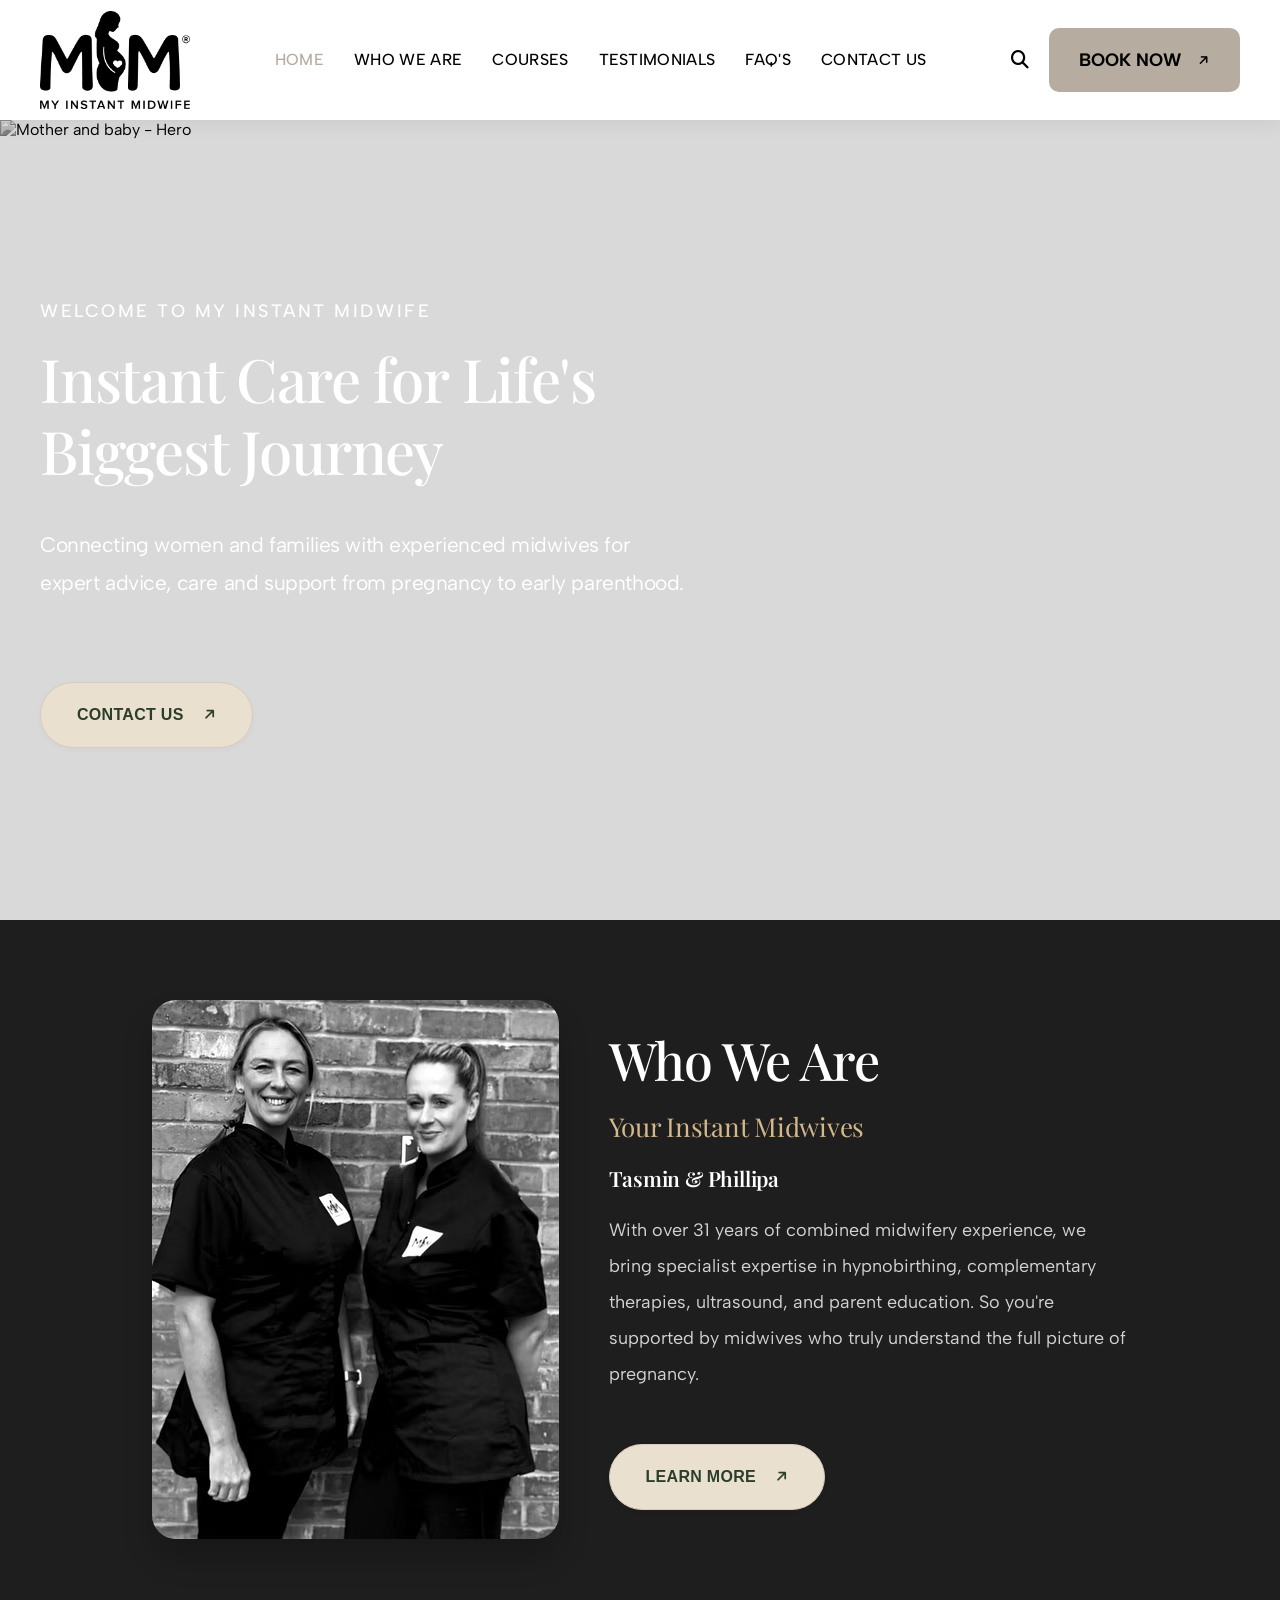
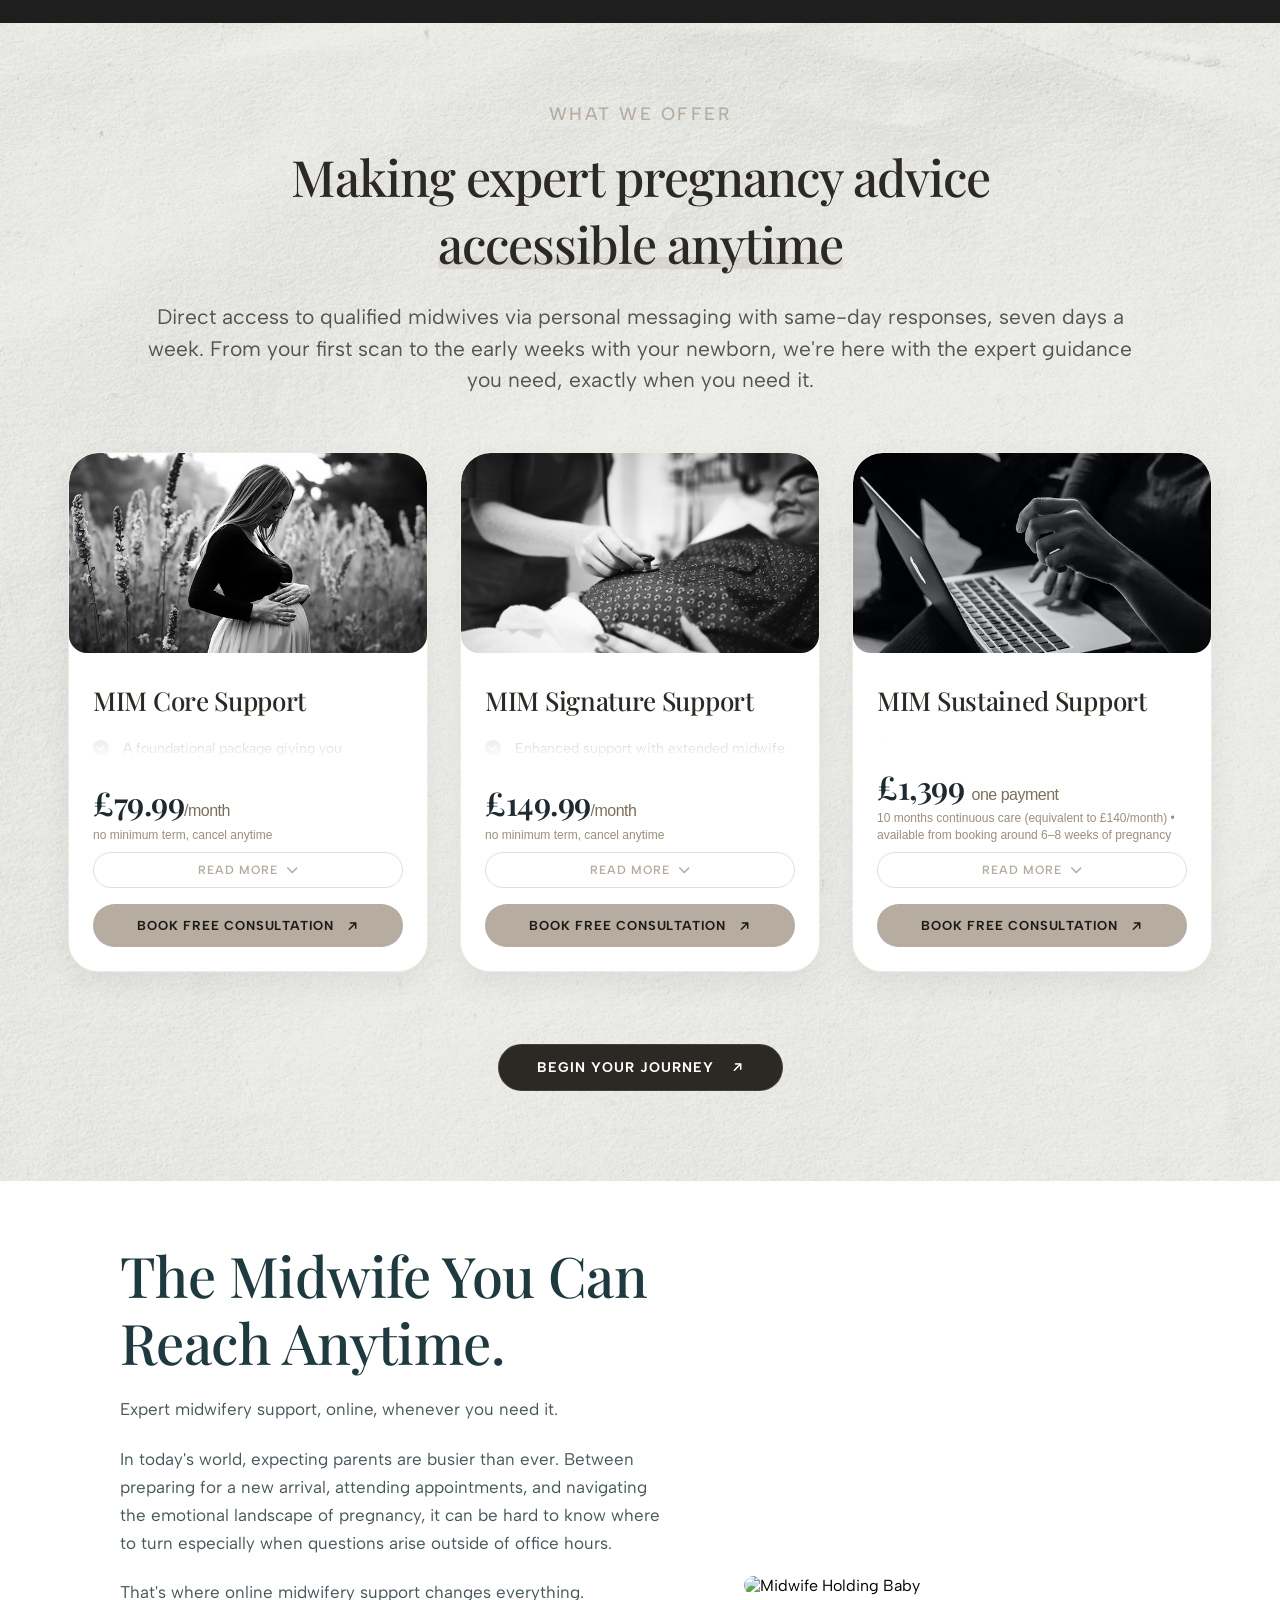
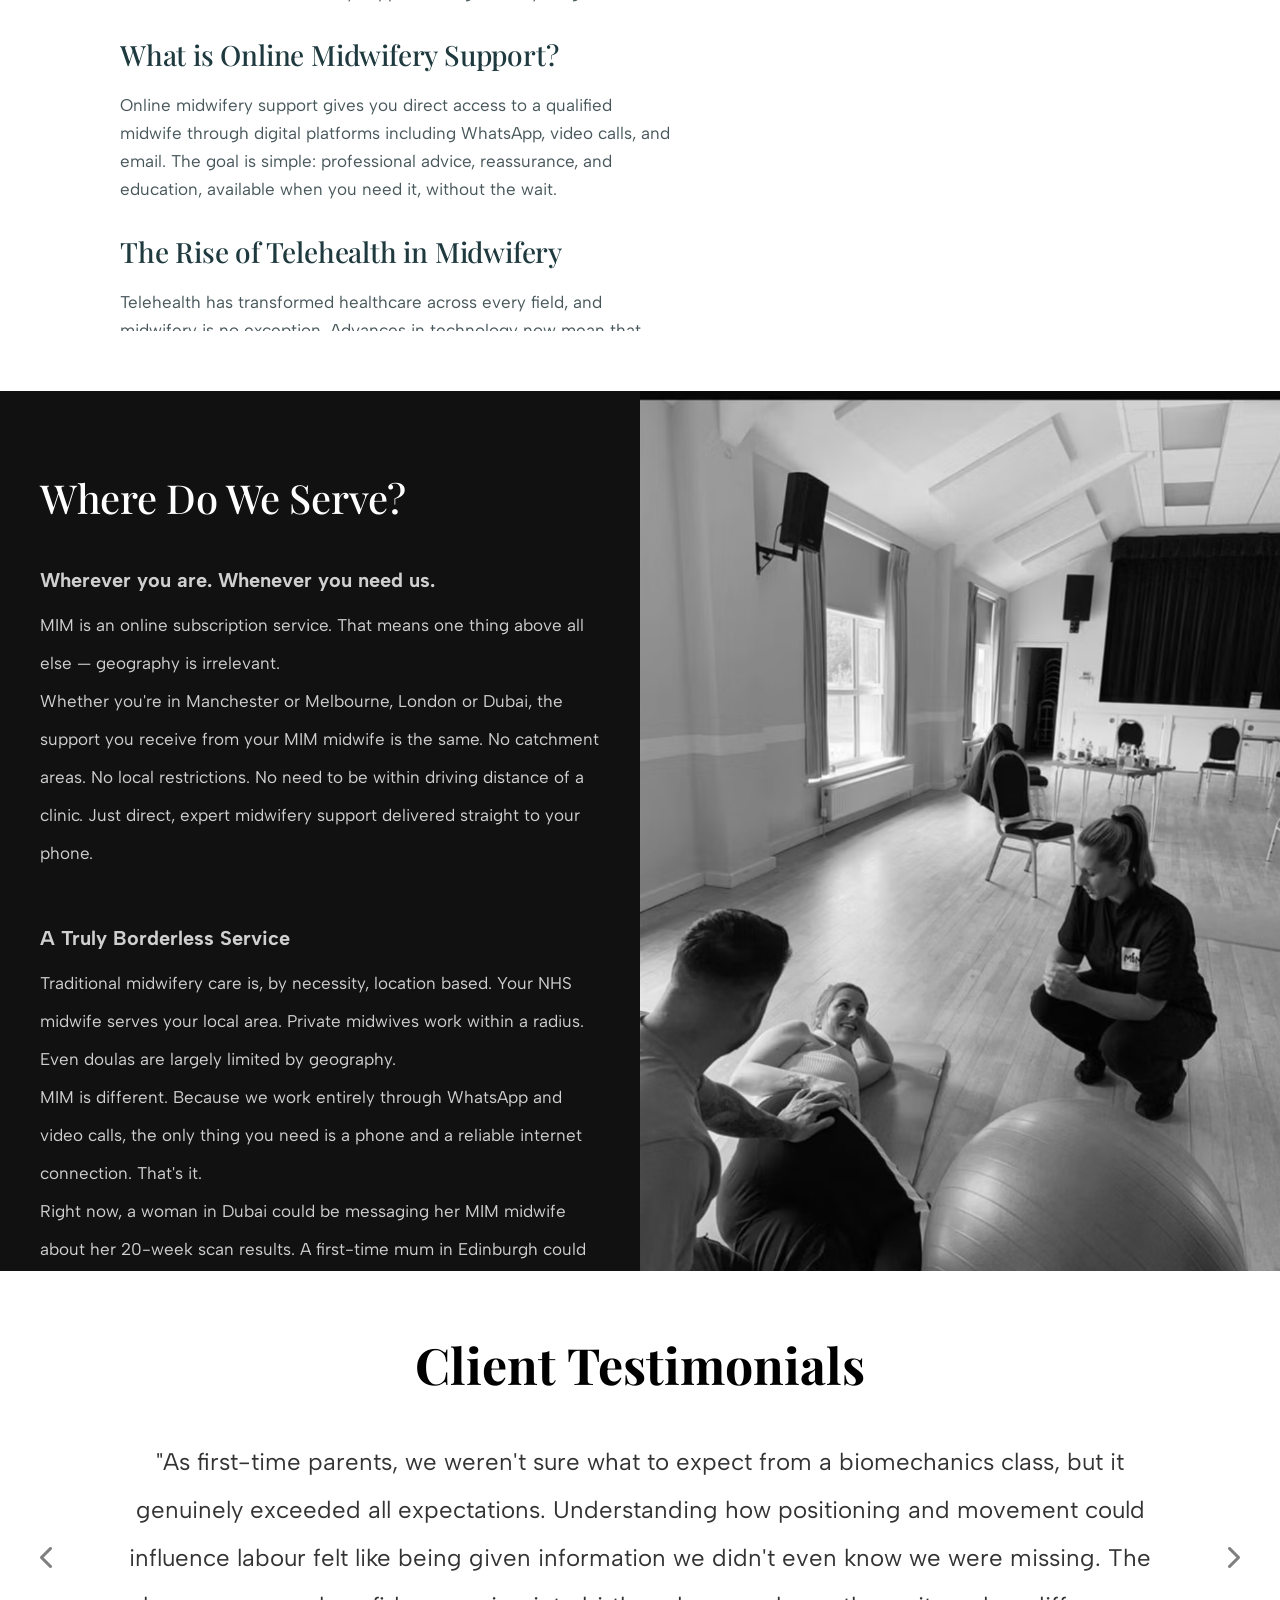
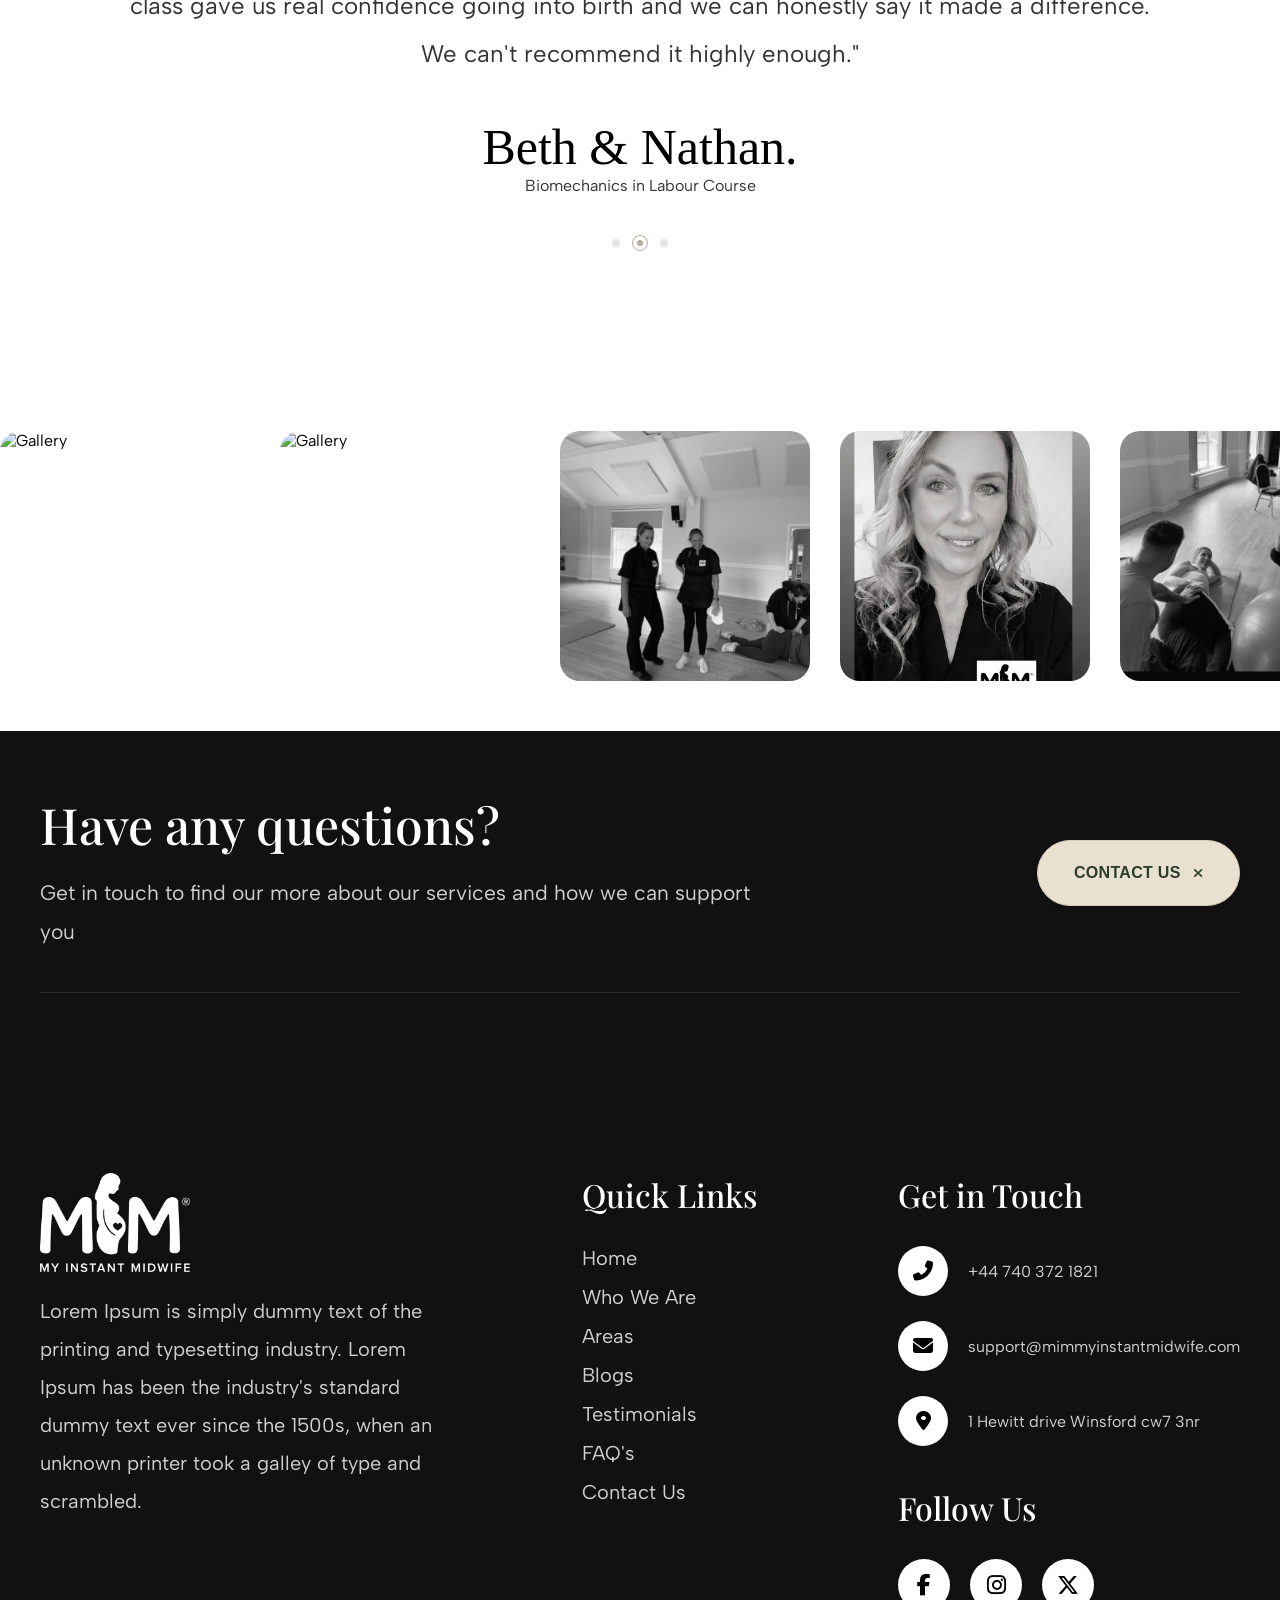
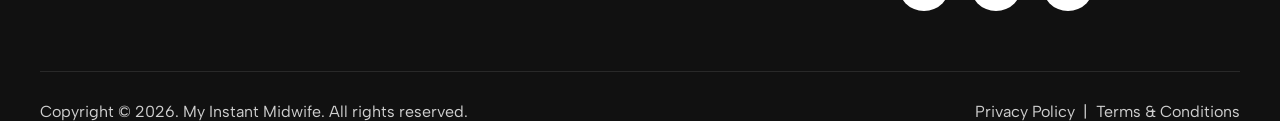
==== commit 775a7efc: "Merge pull request #3 from zubbicodes/main Chal Bhai daikh ab ma kya krta hu" ====
--- a/index.html
+++ b/index.html
@@ -36,7 +36,7 @@
                     and support from pregnancy to early parenthood.</div>
             </div>
             <div class="subscription-btn">
-                <a href="pages/contact.html" class="btn-beige">SUBSCRIPTION <i
+                <a href="pages/contact.html" class="btn-beige">CONTACT US <i
                         class="fas fa-arrow-right diag-icon"></i></a>
             </div>
         </section>
@@ -118,7 +118,7 @@
         </div>
 
         <div class="begin-journey">
-            <a href="pages/courses.html" class="btn-dark">BEGIN YOUR JOURNEY <i class="fas fa-arrow-right diag-icon"></i></a>
+            <a href="pages/contact.html" class="btn-dark">BEGIN YOUR JOURNEY <i class="fas fa-arrow-right diag-icon"></i></a>
         </div>
     </section>
         <!-- ====== The Midwife You Can Reach Anytime ======
@@ -178,7 +178,7 @@
                 <p>Ready to get started? Explore our subscription packages and find the right level of support for your journey.</p>
             </div>
             <!-- CTA exactly as requested -->
-            <a href="pages/courses.html" class="btn-beige">FIND MY PACKAGE <i class="fas fa-arrow-right diag-icon"></i></a>
+            <a href="pages/courses.html" class="btn-beige">FIND MY Courses <i class="fas fa-arrow-right diag-icon"></i></a>
         </div>
 
         <!-- RIGHT COLUMN: image remains visible, no scroll needed -->
@@ -219,8 +219,8 @@
     MIM is available to anyone with a UK bank account and a smartphone. Subscriptions are monthly with no minimum term or choose Sustained Support for complete continuity across your full pregnancy journey.</p>
     
     <!-- Call to Action button -->
-    <a href="pages/contact.html" class="btn-beige">
-      FIND MY PACKAGE <i class="fas fa-arrow-right diag-icon"></i>
+    <a href="pages/courses.html" class="btn-beige">
+      FIND MY Courses <i class="fas fa-arrow-right diag-icon"></i>
     </a>
   </div>
   
